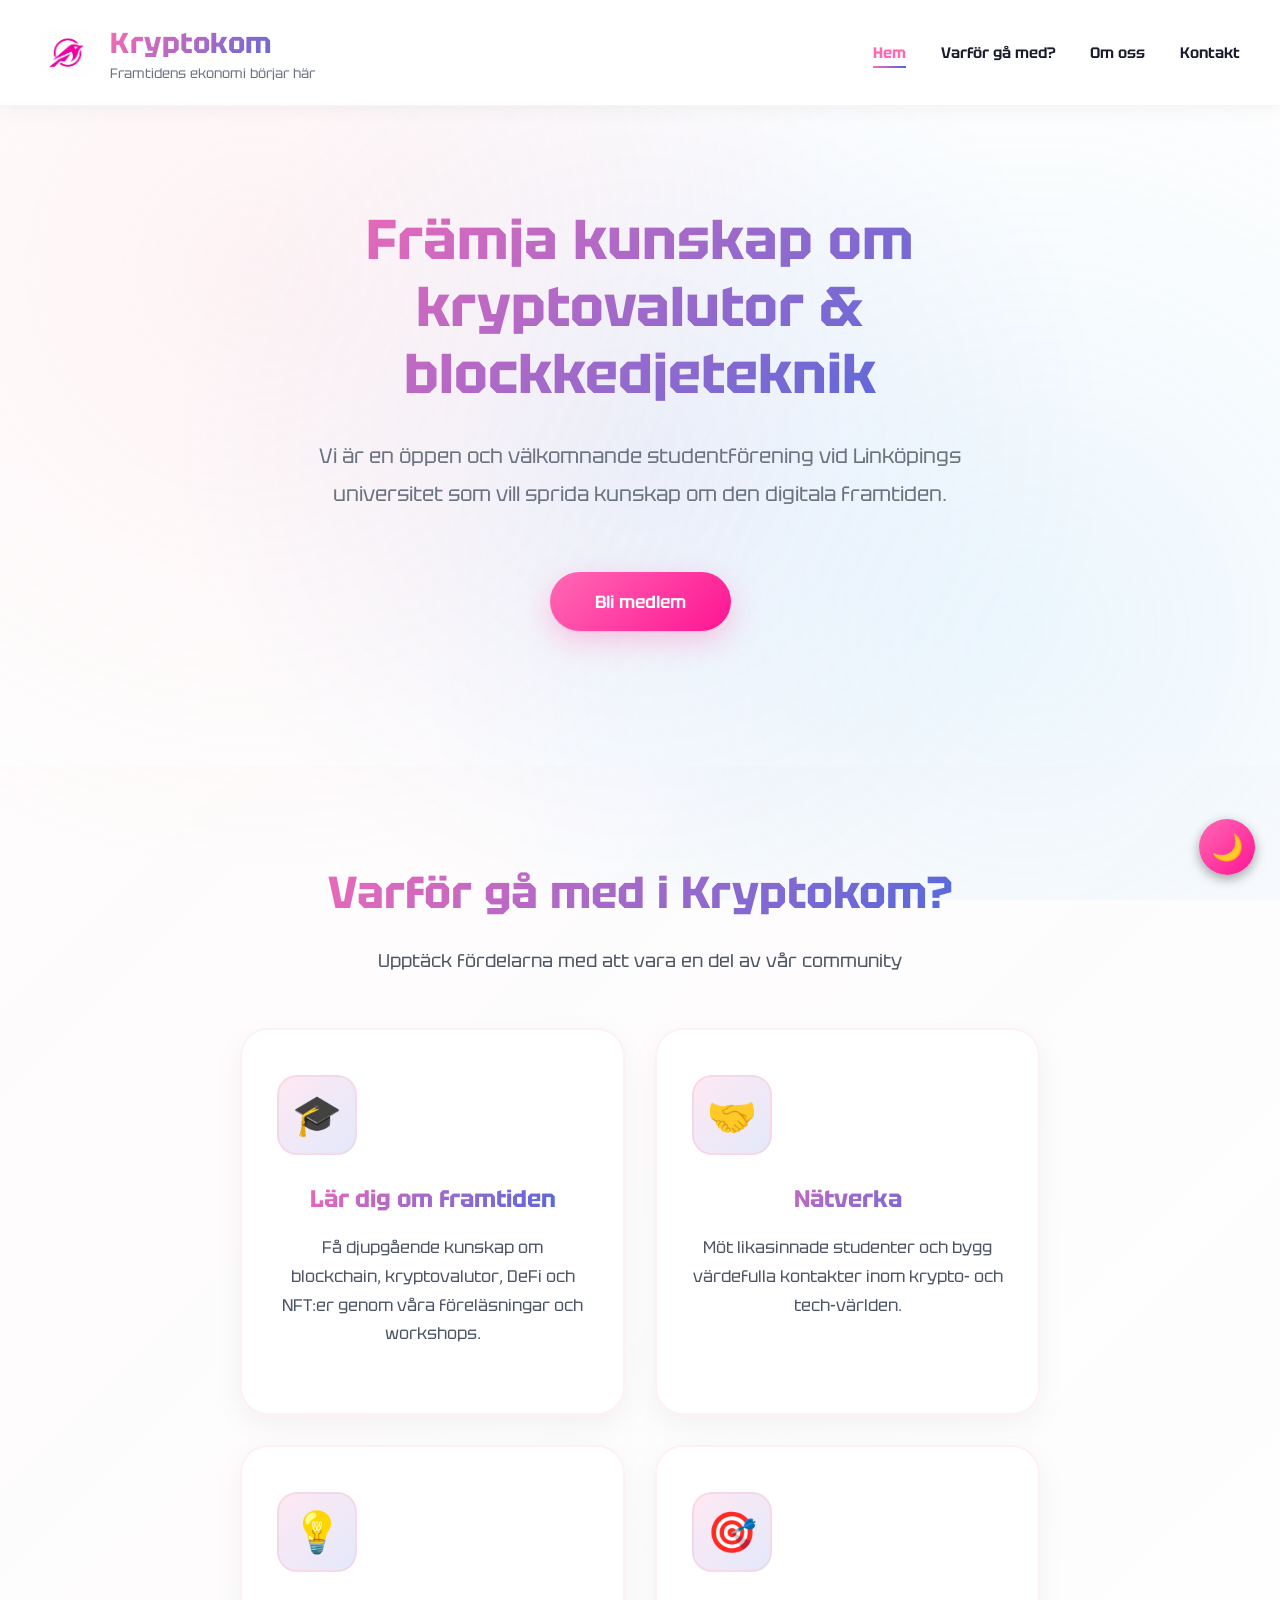
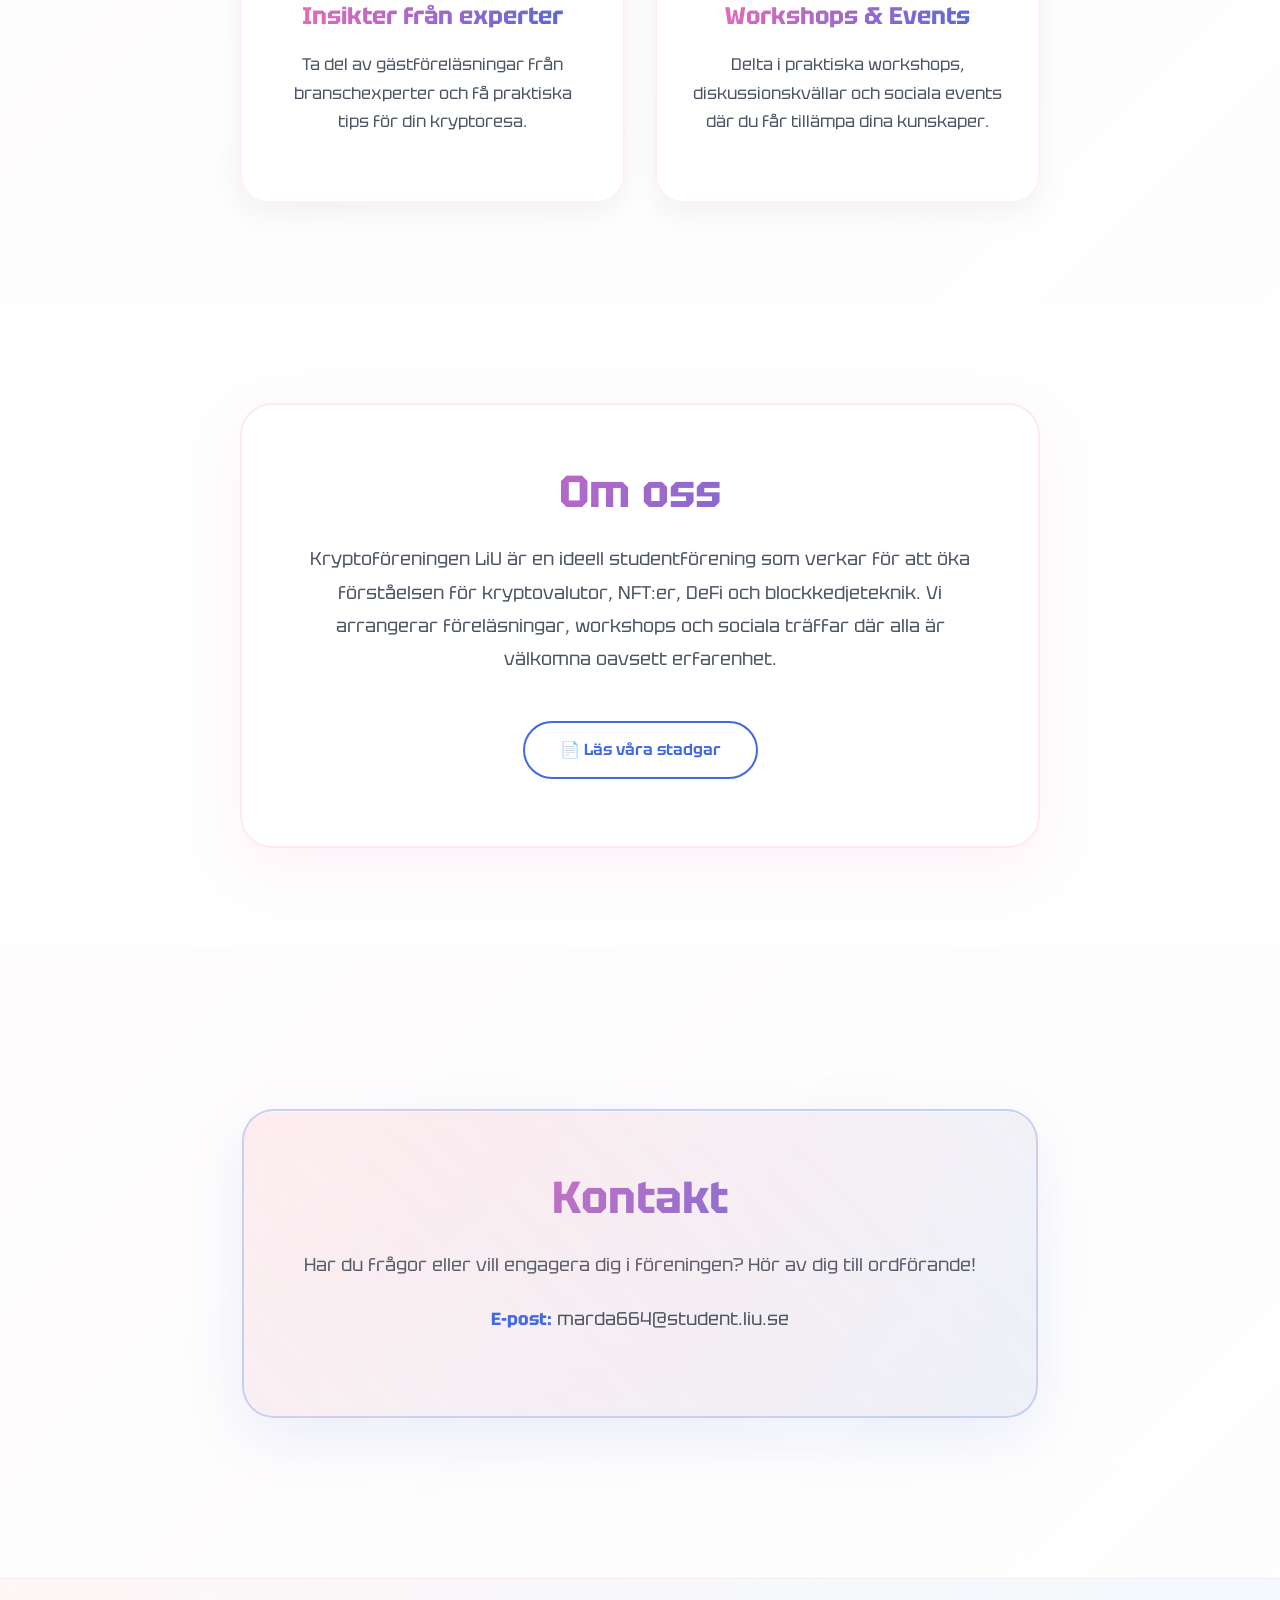
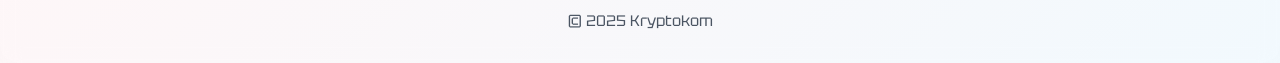
==== index.html @ 04659744 "ändrat text" ====
<!DOCTYPE html>
<html lang="sv">
<head>
    <meta charset="UTF-8">
    <meta name="viewport" content="width=device-width, initial-scale=1.0">
    <title>Kryptokom - Framtidens ekonomi börjar här</title>
    <link rel="icon" type="image/png" href="images/favicon.png">
    <link rel="stylesheet" href="style.css">
    <link rel="preconnect" href="https://fonts.googleapis.com">
    <link rel="preconnect" href="https://fonts.gstatic.com" crossorigin>
    <link href="https://fonts.googleapis.com/css2?family=Tektur:wght@400..900&display=swap" rel="stylesheet">
</head>
<body>
    <div id="scroll-progress"></div>

    <header class="site-header">
        <div class="logo-container">
            <img src="images/logotype.png" alt="Kryptokom logotyp" class="logo">
            <div class="logo-text">
                <h1>Kryptokom</h1>
                <p>Framtidens ekonomi börjar här</p>
            </div>
        </div>
        <nav id="nav-menu">
            <ul>
                <li><a href="#home">Hem</a></li>
                <li><a href="#features">Varför gå med?</a></li>
                <li><a href="#about">Om oss</a></li>
                <li><a href="#contact">Kontakt</a></li>
            </ul>
        </nav>
        <div id="menu-toggle" class="menu-icon">☰</div>
    </header>

    <section id="home" class="section">
        <div class="content">
            <h2>Främja kunskap om kryptovalutor & blockkedjeteknik</h2>
            <p>Vi är en öppen och välkomnande studentförening vid Linköpings universitet som vill sprida kunskap om den digitala framtiden.</p>
            <a href="https://forms.gle/2U91qRzJwNPku2dQ6" target="_blank">
                <button id="joinBtn">Bli medlem</button>
            </a>
            <p id="joinMsg"></p>
        </div>
    </section>

    <section id="features" class="section features-section">
        <div class="content">
            <h2>Varför gå med i Kryptokom?</h2>
            <p class="section-subtitle">Upptäck fördelarna med att vara en del av vår community</p>
            
            <div class="feature-cards">
                <div class="feature-card">
                    <div class="feature-icon">🎓</div>
                    <h3>Lär dig om framtiden</h3>
                    <p>Få djupgående kunskap om blockchain, kryptovalutor, DeFi och NFT:er genom våra föreläsningar och workshops.</p>
                </div>

                <div class="feature-card">
                    <div class="feature-icon">🤝</div>
                    <h3>Nätverka</h3>
                    <p>Möt likasinnade studenter och bygg värdefulla kontakter inom krypto- och tech-världen.</p>
                </div>

                <div class="feature-card">
                    <div class="feature-icon">💡</div>
                    <h3>Insikter från experter</h3>
                    <p>Ta del av gästföreläsningar från branschexperter och få praktiska tips för din kryptoresa.</p>
                </div>

                <div class="feature-card">
                    <div class="feature-icon">🎯</div>
                    <h3>Workshops & Events</h3>
                    <p>Delta i praktiska workshops, diskussionskvällar och sociala events där du får tillämpa dina kunskaper.</p>
                </div>
            </div>
        </div>
    </section>

    <section id="about" class="section">
        <div class="content">
            <h2>Om oss</h2>
            <p>Kryptoföreningen LiU är en ideell studentförening som verkar för att öka förståelsen för kryptovalutor, NFT:er, DeFi och blockkedjeteknik. 
            Vi arrangerar föreläsningar, workshops och sociala träffar där alla är välkomna oavsett erfarenhet.</p>
            <a href="documents/stadgar.pdf" target="_blank" class="secondary-button">
                📄 Läs våra stadgar
            </a>
        </div>
    </section>

    <section id="contact" class="section">
        <div class="content">
            <h2>Kontakt</h2>
            <p>Har du frågor eller vill engagera dig i föreningen? Hör av dig till ordförande!</p>
            <p><strong>E-post:</strong> marda664@student.liu.se</p>
        </div>
    </section>

    <footer>
        <p>© 2025 Kryptokom</p>
    </footer>

    <script src="script.js"></script>
</body>
</html>
---- style.css ----
/* ==========================
  GRUNDSTIL
========================== */
* {
margin: 0;
padding: 0;
box-sizing: border-box;
}

/* Scroll Progress Bar */
#scroll-progress {
position: fixed;
top: 0;
left: 0;
height: 3px;
background: linear-gradient(90deg, #FF69B4, #4169E1);
width: 0%;
z-index: 9999;
transition: width 0.1s ease;
box-shadow: 0 2px 10px rgba(255, 105, 180, 0.5);
}

body {
margin: 0;
font-family: 'Tektur', sans-serif;
background-color: #fefefe;
color: #1a1a2e;
line-height: 1.6;
}

/* Animated background gradients */
body::before {
content: '';
position: fixed;
top: 0;
left: 0;
width: 100%;
height: 100%;
background: 
radial-gradient(circle at 20% 30%, rgba(255, 182, 193, 0.15) 0%, transparent 50%),
radial-gradient(circle at 80% 70%, rgba(135, 206, 250, 0.15) 0%, transparent 50%),
radial-gradient(circle at 50% 50%, rgba(65, 105, 225, 0.08) 0%, transparent 60%);
z-index: -1;
animation: gradientShift 15s ease infinite;
}

@keyframes gradientShift {
0%, 100% { opacity: 1; }
50% { opacity: 0.8; }
}

/* ==========================
  HEADER & NAVIGATION
========================== */
header {
background: rgba(255, 255, 255, 0.95);
backdrop-filter: blur(20px);
color: #1a1a2e;
display: flex;
justify-content: space-between;
align-items: center;
padding: 20px 40px;
position: sticky;
top: 0;
z-index: 1000;
box-shadow: 0 2px 20px rgba(0, 0, 0, 0.05);
flex-wrap: wrap;
border-bottom: 1px solid rgba(255, 182, 193, 0.2);
transition: all 0.3s ease;
}

header:hover {
box-shadow: 0 4px 30px rgba(255, 182, 193, 0.15);
}

/* --- Logotyp och text --- */
.logo-container {
display: flex;
align-items: center;
gap: 15px;
}

.logo {
width: 55px;
height: auto;
border-radius: 12px;
transition: transform 0.3s ease;
}

.logo:hover {
transform: scale(1.05);
}

.logo-text h1 {
margin: 0;
font-size: 1.8rem;
letter-spacing: 0.5px;
background: linear-gradient(135deg, #FF69B4, #4169E1);
-webkit-background-clip: text;
-webkit-text-fill-color: transparent;
background-clip: text;
font-weight: 700;
}

.logo-text p {
margin: 0;
margin-top: -3px;
font-size: 0.85rem;
color: #6b7280;
font-weight: 400;
}

/* Navigation list */
nav ul {
list-style: none;
display: flex;
gap: 35px;
margin: 0;
padding: 0;
}

nav a {
color: #1a1a2e;
text-decoration: none;
font-weight: 600;
font-size: 0.95rem;
transition: all 0.3s ease;
position: relative;
padding: 5px 0;
}

nav a::after {
content: '';
position: absolute;
bottom: 0;
left: 0;
width: 0;
height: 2px;
background: linear-gradient(90deg, #FF69B4, #4169E1);
transition: width 0.3s ease;
}

nav a:hover {
color: #FF69B4;
}

nav a:hover::after {
width: 100%;
}

/* Focus states för tillgänglighet */
nav a:focus {
outline: 2px solid #FF69B4;
outline-offset: 4px;
border-radius: 4px;
}

nav a:focus:not(:focus-visible) {
outline: none;
}

nav a:focus-visible {
outline: 2px solid #FF69B4;
outline-offset: 4px;
border-radius: 4px;
}

nav a.active {
color: #FF69B4;
font-weight: 700;
}

nav a.active::after {
width: 100%;
}

/* Hamburgermeny */
.menu-icon {
display: none;
font-size: 28px;
cursor: pointer;
user-select: none;
color: #1a1a2e;
transition: color 0.3s ease;
}

.menu-icon:hover {
color: #FF69B4;
}

/* ==========================
  SEKTIONER
========================== */
.section {
padding: 100px 30px;
text-align: center;
min-height: 70vh;
display: flex;
align-items: center;
justify-content: center;
position: relative;
}

.section:nth-child(even) {
background: linear-gradient(135deg, rgba(255, 182, 193, 0.03) 0%, rgba(255, 255, 255, 0.05) 100%);
}

.content {
max-width: 800px;
margin: 0 auto;
animation: fadeInUp 0.8s ease;
}

@keyframes fadeInUp {
from {
opacity: 0;
transform: translateY(30px);
}
to {
opacity: 1;
transform: translateY(0);
}
}

/* Scroll animations */
.fade-in-element {
opacity: 0;
transform: translateY(40px);
transition: opacity 0.8s ease, transform 0.8s ease;
}

.fade-in-element.fade-in-visible {
opacity: 1;
transform: translateY(0);
}

/* Stagger animation för feature cards */
.feature-card.fade-in-element {
transition-delay: calc(var(--card-index, 0) * 0.1s);
}

.feature-card:nth-child(1) { --card-index: 0; }
.feature-card:nth-child(2) { --card-index: 1; }
.feature-card:nth-child(3) { --card-index: 2; }
.feature-card:nth-child(4) { --card-index: 3; }

h2 {
background: linear-gradient(135deg, #FF69B4 0%, #4169E1 100%);
-webkit-background-clip: text;
-webkit-text-fill-color: transparent;
background-clip: text;
margin-bottom: 25px;
font-size: 2.8rem;
font-weight: 700;
line-height: 1.2;
}

.section p {
color: #4b5563;
font-size: 1.15rem;
line-height: 1.8;
margin-bottom: 20px;
}

#home h2 {
font-size: 3.5rem;
margin-bottom: 30px;
}

#home p {
font-size: 1.3rem;
color: #6b7280;
max-width: 700px;
margin: 0 auto 35px;
}

/* ==========================
  KNAPP
========================== */
button {
background: linear-gradient(135deg, #FF69B4, #FF1493);
color: white;
border: none;
padding: 18px 45px;
font-size: 1.1rem;
border-radius: 50px;
cursor: pointer;
font-weight: 600;
transition: all 0.3s cubic-bezier(0.4, 0, 0.2, 1);
margin-top: 25px;
box-shadow: 
0 10px 30px rgba(255, 105, 180, 0.35),
0 1px 2px rgba(0, 0, 0, 0.1);
font-family: 'Tektur', sans-serif;
position: relative;
overflow: hidden;
}

button::before {
content: '';
position: absolute;
top: 50%;
left: 50%;
width: 0;
height: 0;
border-radius: 50%;
background: rgba(255, 255, 255, 0.3);
transform: translate(-50%, -50%);
transition: width 0.6s, height 0.6s;
}

button:hover::before {
width: 300px;
height: 300px;
}

button:hover {
background: linear-gradient(135deg, #FF1493, #FF69B4);
transform: translateY(-4px);
box-shadow: 
0 20px 40px rgba(255, 105, 180, 0.45),
0 2px 4px rgba(0, 0, 0, 0.1);
}

button:active {
transform: translateY(-2px);
}

/* Focus state för knapp */
button:focus {
outline: 3px solid #FF69B4;
outline-offset: 4px;
}

button:focus:not(:focus-visible) {
outline: none;
}

button:focus-visible {
outline: 3px solid #FF69B4;
outline-offset: 4px;
}

/* Sekundär knapp (för stadgar etc) */
.secondary-button {
display: inline-block;
padding: 14px 35px;
background: transparent;
color: #4169E1;
border: 2px solid #4169E1;
border-radius: 50px;
font-weight: 600;
font-size: 1rem;
text-decoration: none;
transition: all 0.3s cubic-bezier(0.4, 0, 0.2, 1);
margin-top: 25px;
font-family: 'Tektur', sans-serif;
position: relative;
overflow: hidden;
}

.secondary-button::before {
content: '';
position: absolute;
top: 0;
left: 0;
width: 0;
height: 100%;
background: linear-gradient(135deg, rgba(255, 105, 180, 0.1), rgba(65, 105, 225, 0.1));
transition: width 0.4s ease;
z-index: -1;
}

.secondary-button:hover::before {
width: 100%;
}

.secondary-button:hover {
border-color: #FF69B4;
color: #FF69B4;
transform: translateY(-2px);
box-shadow: 0 10px 25px rgba(65, 105, 225, 0.2);
}

.secondary-button:active {
transform: translateY(0);
}

.secondary-button:focus {
outline: 2px solid #4169E1;
outline-offset: 4px;
}

.secondary-button:focus:not(:focus-visible) {
outline: none;
}

.secondary-button:focus-visible {
outline: 2px solid #4169E1;
outline-offset: 4px;
}

a {
text-decoration: none;
}

#joinMsg {
margin-top: 20px;
font-size: 1.1rem;
font-weight: 600;
animation: fadeIn 0.5s ease;
background: linear-gradient(135deg, #FF69B4, #4169E1);
-webkit-background-clip: text;
-webkit-text-fill-color: transparent;
background-clip: text;
}

@keyframes fadeIn {
from { 
opacity: 0;
transform: translateY(-10px);
}
to { 
opacity: 1;
transform: translateY(0);
}
}

/* ==========================
  FEATURE CARDS SECTION
========================== */
.features-section {
background: linear-gradient(135deg, rgba(255, 182, 193, 0.05) 0%, rgba(135, 206, 250, 0.05) 100%);
}

.section-subtitle {
color: #6b7280;
font-size: 1.15rem;
margin-bottom: 50px;
font-weight: 400;
}

.feature-cards {
display: grid;
grid-template-columns: repeat(auto-fit, minmax(280px, 1fr));
gap: 30px;
margin-top: 50px;
max-width: 1100px;
margin-left: auto;
margin-right: auto;
}

.feature-card {
background: rgba(255, 255, 255, 0.8);
backdrop-filter: blur(20px);
padding: 45px 35px;
border-radius: 28px;
border: 2px solid rgba(255, 182, 193, 0.2);
transition: all 0.4s cubic-bezier(0.4, 0, 0.2, 1);
cursor: pointer;
position: relative;
overflow: hidden;
box-shadow: 
0 10px 30px rgba(0, 0, 0, 0.05),
inset 0 1px 0 rgba(255, 255, 255, 0.9);
}

.feature-card::before {
content: '';
position: absolute;
top: 0;
left: 0;
right: 0;
height: 4px;
background: linear-gradient(90deg, #FF69B4, #4169E1);
transform: scaleX(0);
transition: transform 0.4s ease;
}

.feature-card:hover::before {
transform: scaleX(1);
}

.feature-card:hover {
transform: translateY(-10px);
border-color: rgba(255, 105, 180, 0.4);
box-shadow: 
0 20px 50px rgba(255, 105, 180, 0.15),
inset 0 1px 0 rgba(255, 255, 255, 0.9);
}

.feature-icon {
width: 80px;
height: 80px;
background: linear-gradient(135deg, rgba(255, 105, 180, 0.15), rgba(65, 105, 225, 0.15));
border-radius: 20px;
display: flex;
align-items: center;
justify-content: center;
font-size: 2.5rem;
margin-bottom: 25px;
transition: all 0.4s ease;
border: 2px solid rgba(255, 182, 193, 0.3);
}

.feature-card:hover .feature-icon {
transform: scale(1.1) rotate(5deg);
background: linear-gradient(135deg, rgba(255, 105, 180, 0.25), rgba(65, 105, 225, 0.25));
border-color: rgba(255, 105, 180, 0.5);
}

.feature-card h3 {
font-size: 1.5rem;
margin-bottom: 15px;
color: #1a1a2e;
font-weight: 700;
background: linear-gradient(135deg, #FF69B4, #4169E1);
-webkit-background-clip: text;
-webkit-text-fill-color: transparent;
background-clip: text;
}

.feature-card p {
color: #4b5563;
line-height: 1.7;
font-size: 1.05rem;
}

/* ==========================
  ABOUT & CONTACT SECTIONS
========================== */
#about .content {
background: rgba(255, 255, 255, 0.8);
backdrop-filter: blur(20px);
padding: 60px;
border-radius: 32px;
border: 2px solid rgba(255, 182, 193, 0.3);
box-shadow: 
0 20px 60px rgba(255, 105, 180, 0.08),
inset 0 1px 0 rgba(255, 255, 255, 0.9);
transition: all 0.4s ease;
}

#about .content:hover {
transform: translateY(-5px);
box-shadow: 
0 30px 80px rgba(255, 105, 180, 0.12),
inset 0 1px 0 rgba(255, 255, 255, 0.9);
border-color: rgba(255, 105, 180, 0.4);
}

#contact .content {
background: linear-gradient(135deg, rgba(255, 182, 193, 0.15) 0%, rgba(135, 206, 250, 0.15) 100%);
backdrop-filter: blur(20px);
padding: 60px;
border-radius: 32px;
border: 2px solid rgba(65, 105, 225, 0.25);
box-shadow: 
0 20px 60px rgba(65, 105, 225, 0.1),
inset 0 1px 0 rgba(255, 255, 255, 0.6);
transition: all 0.4s ease;
position: relative;
overflow: hidden;
}

#contact .content::before {
content: '';
position: absolute;
top: -50%;
left: -50%;
width: 200%;
height: 200%;
background: linear-gradient(45deg, transparent, rgba(255, 182, 193, 0.1), transparent);
animation: shimmer 3s infinite;
}

@keyframes shimmer {
0% { transform: translateX(-100%) translateY(-100%) rotate(45deg); }
100% { transform: translateX(100%) translateY(100%) rotate(45deg); }
}

#contact .content:hover {
transform: translateY(-5px);
box-shadow: 
0 30px 80px rgba(65, 105, 225, 0.15),
inset 0 1px 0 rgba(255, 255, 255, 0.6);
border-color: rgba(65, 105, 225, 0.4);
}

/* Focus states för kort */
.feature-card:focus {
outline: 2px solid #FF69B4;
outline-offset: 4px;
}

.feature-card:focus:not(:focus-visible) {
outline: none;
}

#contact strong {
color: #4169E1;
font-size: 1.1rem;
}

#contact p:last-of-type {
position: relative;
z-index: 1;
}

/* ==========================
  FOOTER
========================== */
footer {
background: linear-gradient(135deg, rgba(255, 182, 193, 0.1) 0%, rgba(135, 206, 250, 0.1) 100%);
color: #4b5563;
text-align: center;
padding: 30px 20px;
font-size: 0.95rem;
border-top: 1px solid rgba(255, 182, 193, 0.2);
backdrop-filter: blur(10px);
}

/* ==========================
  RESPONSIV DESIGN
========================== */
@media (max-width: 768px) {
header {
padding: 15px 20px;
}

.logo-container {
width: auto;
justify-content: flex-start;
flex: 1;
}

.logo {
width: 45px;
}

.logo-text h1 {
font-size: 1.3rem;
}

.logo-text p {
font-size: 0.75rem;
}

nav ul {
display: none;
flex-direction: column;
position: absolute;
top: 75px;
left: 0;
right: 0;
background: rgba(255, 255, 255, 0.98);
backdrop-filter: blur(20px);
width: 100%;
text-align: center;
padding: 20px 0;
border-top: 1px solid rgba(255, 182, 193, 0.3);
box-shadow: 0 10px 30px rgba(0, 0, 0, 0.1);
gap: 0;
}

nav ul.show {
display: flex;
}

.menu-icon {
display: block;
position: relative;
right: 0;
}

nav a {
display: block;
padding: 15px 20px;
}

nav a::after {
display: none;
}

/* Hero section mobil - CENTRERAD */
#home {
padding: 100px 25px 60px;
}

#home .content {
text-align: center;
max-width: 100%;
padding: 0 10px;
}

h2 {
font-size: 1.8rem;
text-align: center;
padding: 0 10px;
}

#home h2 {
font-size: 2rem;
line-height: 1.3;
}

#home p {
font-size: 1.05rem;
text-align: center;
padding: 0 5px;
}

.section {
padding: 60px 15px;
min-height: auto;
}

.section .content {
max-width: 100%;
padding: 0 10px;
}

.section p {
text-align: center;
padding: 0 5px;
}

/* FEATURE CARDS - BÄTTRE CENTRERING */
.features-section {
padding: 60px 0;
}

.features-section .content {
padding: 0;
}

.section-subtitle {
padding: 0 25px;
text-align: center;
}

.feature-cards {
display: flex;
overflow-x: auto;
scroll-snap-type: x mandatory;
gap: 15px;
padding: 20px 0;
margin: 30px 0;
padding-left: max(20px, calc((100vw - 280px) / 2));
padding-right: max(20px, calc((100vw - 280px) / 2));
-webkit-overflow-scrolling: touch;
scrollbar-width: none;
}

.feature-cards::-webkit-scrollbar {
display: none;
}

.feature-card {
flex: 0 0 280px;
width: 280px;
scroll-snap-align: center;
margin: 0;
padding: 30px 25px;
}

/* Scroll indicator dots - CENTRERAD */
.features-section::after {
content: '';
display: block;
width: 100%;
height: 8px;
background: linear-gradient(90deg, 
rgba(255, 105, 180, 0.3) 0%, 
rgba(255, 105, 180, 0.3) 25%, 
rgba(65, 105, 225, 0.3) 25%, 
rgba(65, 105, 225, 0.3) 50%,
rgba(255, 105, 180, 0.3) 50%,
rgba(255, 105, 180, 0.3) 75%,
rgba(65, 105, 225, 0.3) 75%);
border-radius: 10px;
margin: 20px auto 0;
max-width: 120px;
}

#about .content,
#contact .content {
padding: 40px 25px;
text-align: center;
margin: 0 10px;
}

#about .content p,
#contact .content p {
text-align: center;
}

button {
padding: 16px 40px;
font-size: 1.05rem;
width: auto;
min-width: 250px;
max-width: 90%;
margin: 20px auto;
display: block;
}

.secondary-button {
padding: 14px 35px;
font-size: 1rem;
width: auto;
min-width: 220px;
max-width: 90%;
margin: 25px auto 0;
display: block;
text-align: center;
}

.feature-icon {
width: 60px;
height: 60px;
font-size: 2rem;
margin-left: auto;
margin-right: auto;
margin-bottom: 20px;
}

.feature-card h3 {
font-size: 1.25rem;
text-align: center;
margin-bottom: 12px;
}

.feature-card p {
font-size: 0.95rem;
text-align: center;
line-height: 1.6;
}

/* NEWS SECTION - MOBILE */
.news-section {
padding: 60px 0;
}

.news-section .content {
padding: 0;
}

.news-cards {
display: flex;
overflow-x: auto;
scroll-snap-type: x mandatory;
gap: 15px;
padding: 20px 0;
margin: 30px 0;
padding-left: max(20px, calc((100vw - 300px) / 2));
padding-right: max(20px, calc((100vw - 300px) / 2));
-webkit-overflow-scrolling: touch;
scrollbar-width: none;
}

.news-cards::-webkit-scrollbar {
display: none;
}

.news-card {
flex: 0 0 300px;
width: 300px;
scroll-snap-align: center;
margin: 0;
}

.news-loading {
flex: 0 0 300px;
width: 300px;
}

.news-attribution {
padding: 0 25px;
}

/* Footer centrerad */
footer {
text-align: center;
padding: 25px 20px;
}
}

/* Extra small devices - iPhone SE, etc */
@media (max-width: 380px) {
.logo-text h1 {
font-size: 1.1rem;
}

.logo-text p {
font-size: 0.7rem;
}

.logo {
width: 40px;
}

#home h2 {
font-size: 1.75rem;
}

#home p {
font-size: 1rem;
}

.feature-card {
flex: 0 0 260px;
width: 260px;
padding: 25px 20px;
}

.feature-cards {
padding-left: max(15px, calc((100vw - 260px) / 2));
padding-right: max(15px, calc((100vw - 260px) / 2));
gap: 12px;
}

.feature-icon {
width: 55px;
height: 55px;
font-size: 1.8rem;
}

.feature-card h3 {
font-size: 1.15rem;
}

.feature-card p {
font-size: 0.9rem;
}

.news-card {
flex: 0 0 280px;
width: 280px;
padding: 25px 20px;
}

.news-cards {
padding-left: max(15px, calc((100vw - 280px) / 2));
padding-right: max(15px, calc((100vw - 280px) / 2));
}

.news-loading {
flex: 0 0 280px;
width: 280px;
}

button {
min-width: 220px;
padding: 14px 30px;
}

.secondary-button {
min-width: 200px;
padding: 12px 28px;
font-size: 0.95rem;
}
}

/* iPhone 14 Pro Max och liknande (428px) */
@media (min-width: 390px) and (max-width: 430px) {
.feature-card {
flex: 0 0 300px;
width: 300px;
}

.feature-cards {
padding-left: max(20px, calc((100vw - 300px) / 2));
padding-right: max(20px, calc((100vw - 300px) / 2));
}
}
/* ========== 🌙 Dark Mode-knapp — Grundstil ========== */
#themeToggle {
  position: fixed;
  bottom: 25px;
  right: 25px;
  width: 56px;
  height: 56px;
  padding: 0;
  margin: 0;
  min-width: 56px;
  line-height: 1;
  background: linear-gradient(135deg, #FF69B4, #FF1493);
  color: #fff;
  font-size: 26px;
  display: flex;
  align-items: center;
  justify-content: center;
  box-sizing: border-box;
  border: none;
  border-radius: 50%;
  cursor: pointer;
  box-shadow: 0 4px 12px rgba(0, 0, 0, 0.35);
  transition: transform 0.25s ease, background 0.3s ease, box-shadow 0.3s ease;
  z-index: 1000;
}

#themeToggle::before {
  display: none;
}

/* 💫 Hover-effekt (desktop) */
#themeToggle:hover {
  transform: scale(1.15) rotate(10deg);
  background: linear-gradient(135deg, #FF1493, #FF69B4);
  box-shadow: 0 8px 20px rgba(0, 0, 0, 0.4);
}

/* 📱 Mobilanpassning (max 768px) */
@media (max-width: 768px) {
  #themeToggle {
    width: 44px !important;
    height: 44px !important;
    min-width: 44px !important;
    font-size: 20px !important;
    padding: 0 !important;
    margin: 0 !important;
    line-height: 1 !important;
    bottom: 20px;
    right: 20px;
    box-shadow: 0 3px 10px rgba(0, 0, 0, 0.3);
  }

  #themeToggle:hover {
    transform: scale(1.08);
  }

  #themeToggle::before {
    display: none !important;
  }
}

/* 📱 Extra liten mobil (max 430px) */
@media (max-width: 430px) {
  #themeToggle {
    width: 40px !important;
    height: 40px !important;
    min-width: 40px !important;
    font-size: 18px !important;
    padding: 0 !important;
    margin: 0 !important;
    bottom: 15px;
    right: 15px;
    box-shadow: 0 2px 8px rgba(0, 0, 0, 0.25);
  }

  #themeToggle:hover {
    transform: scale(1.05);
  }
}
/* 🌑 Dark Mode aktiv */
body.dark-mode {
  background-color: #121212;
  color: #f1f1f1;
}

body.dark-mode header,
body.dark-mode .section,
body.dark-mode footer,
body.dark-mode .feature-card,
body.dark-mode #about .content,
body.dark-mode #contact .content {
  background: rgba(30, 30, 30, 0.9);
  color: #f1f1f1;
  border-color: rgba(255, 105, 180, 0.3);
}

body.dark-mode a {
  color: #FF69B4;
}

body.dark-mode button,
body.dark-mode .secondary-button {
  color: #fff;
}
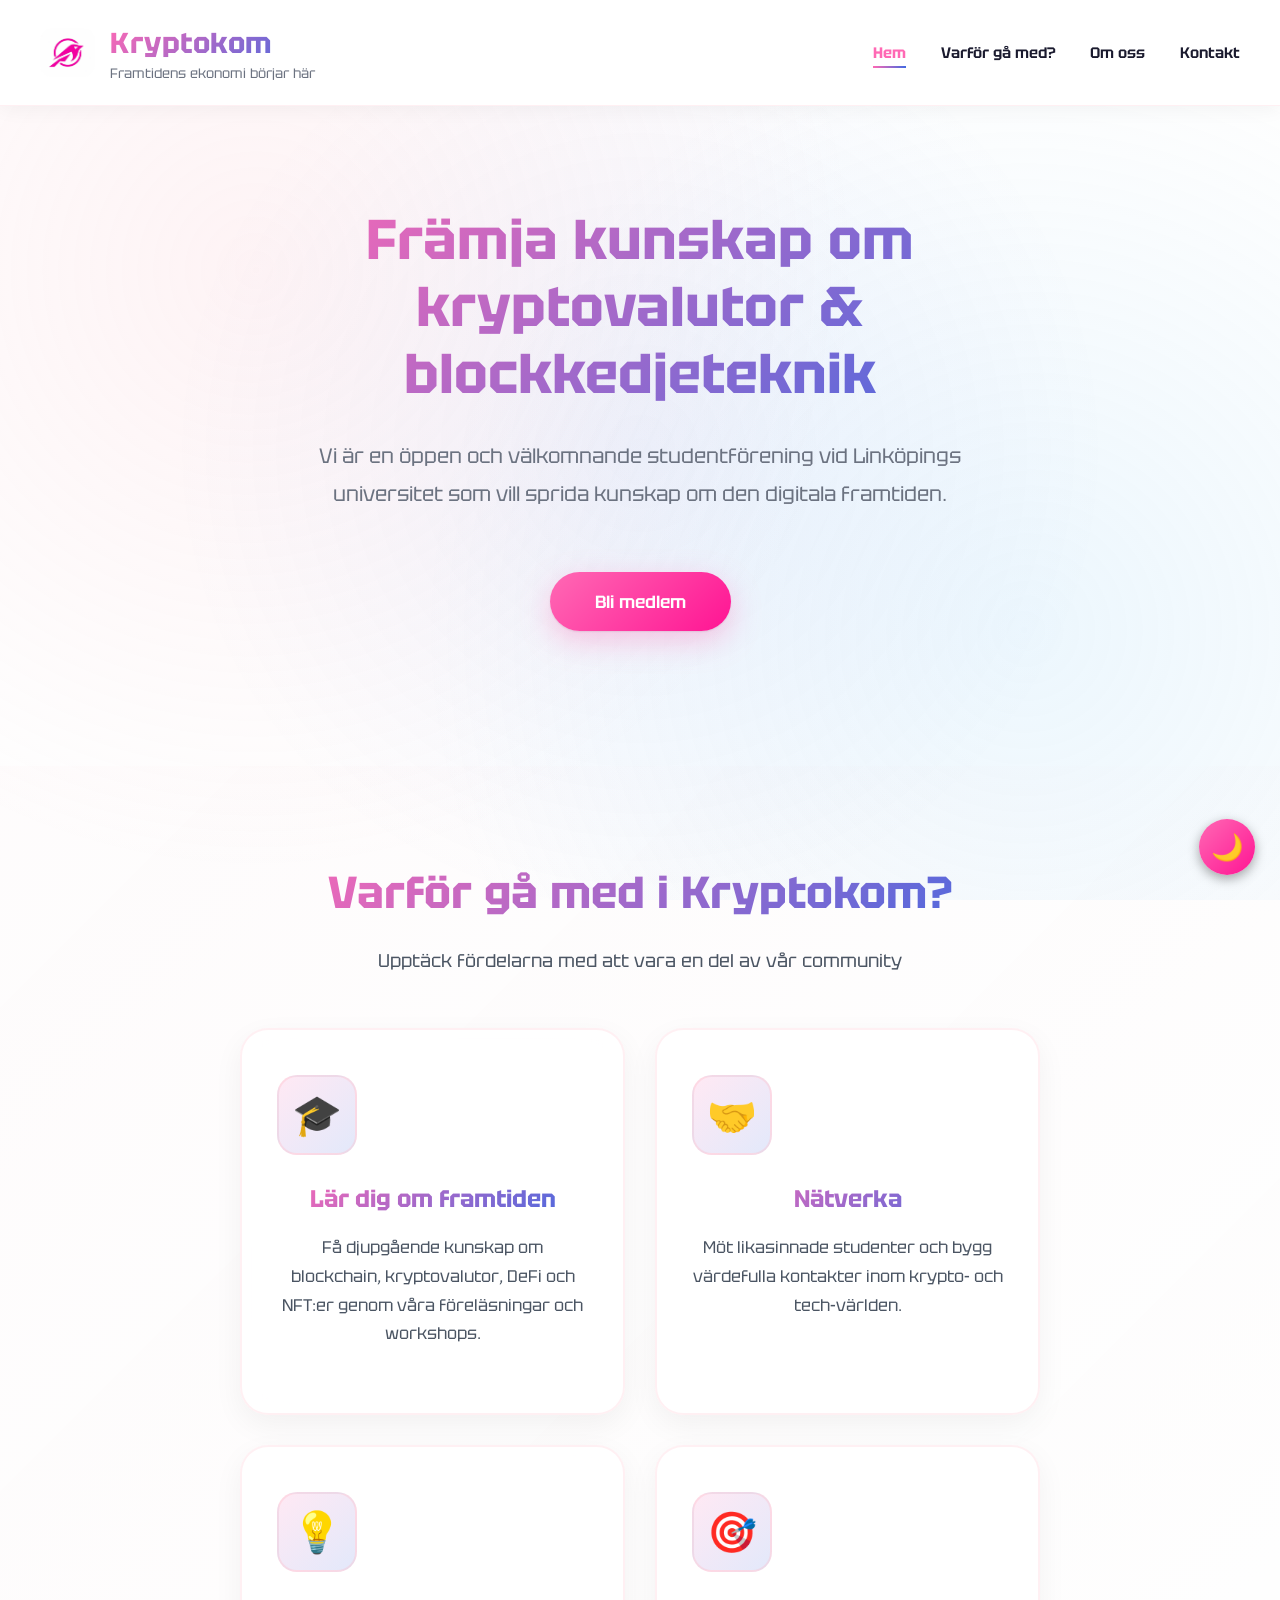
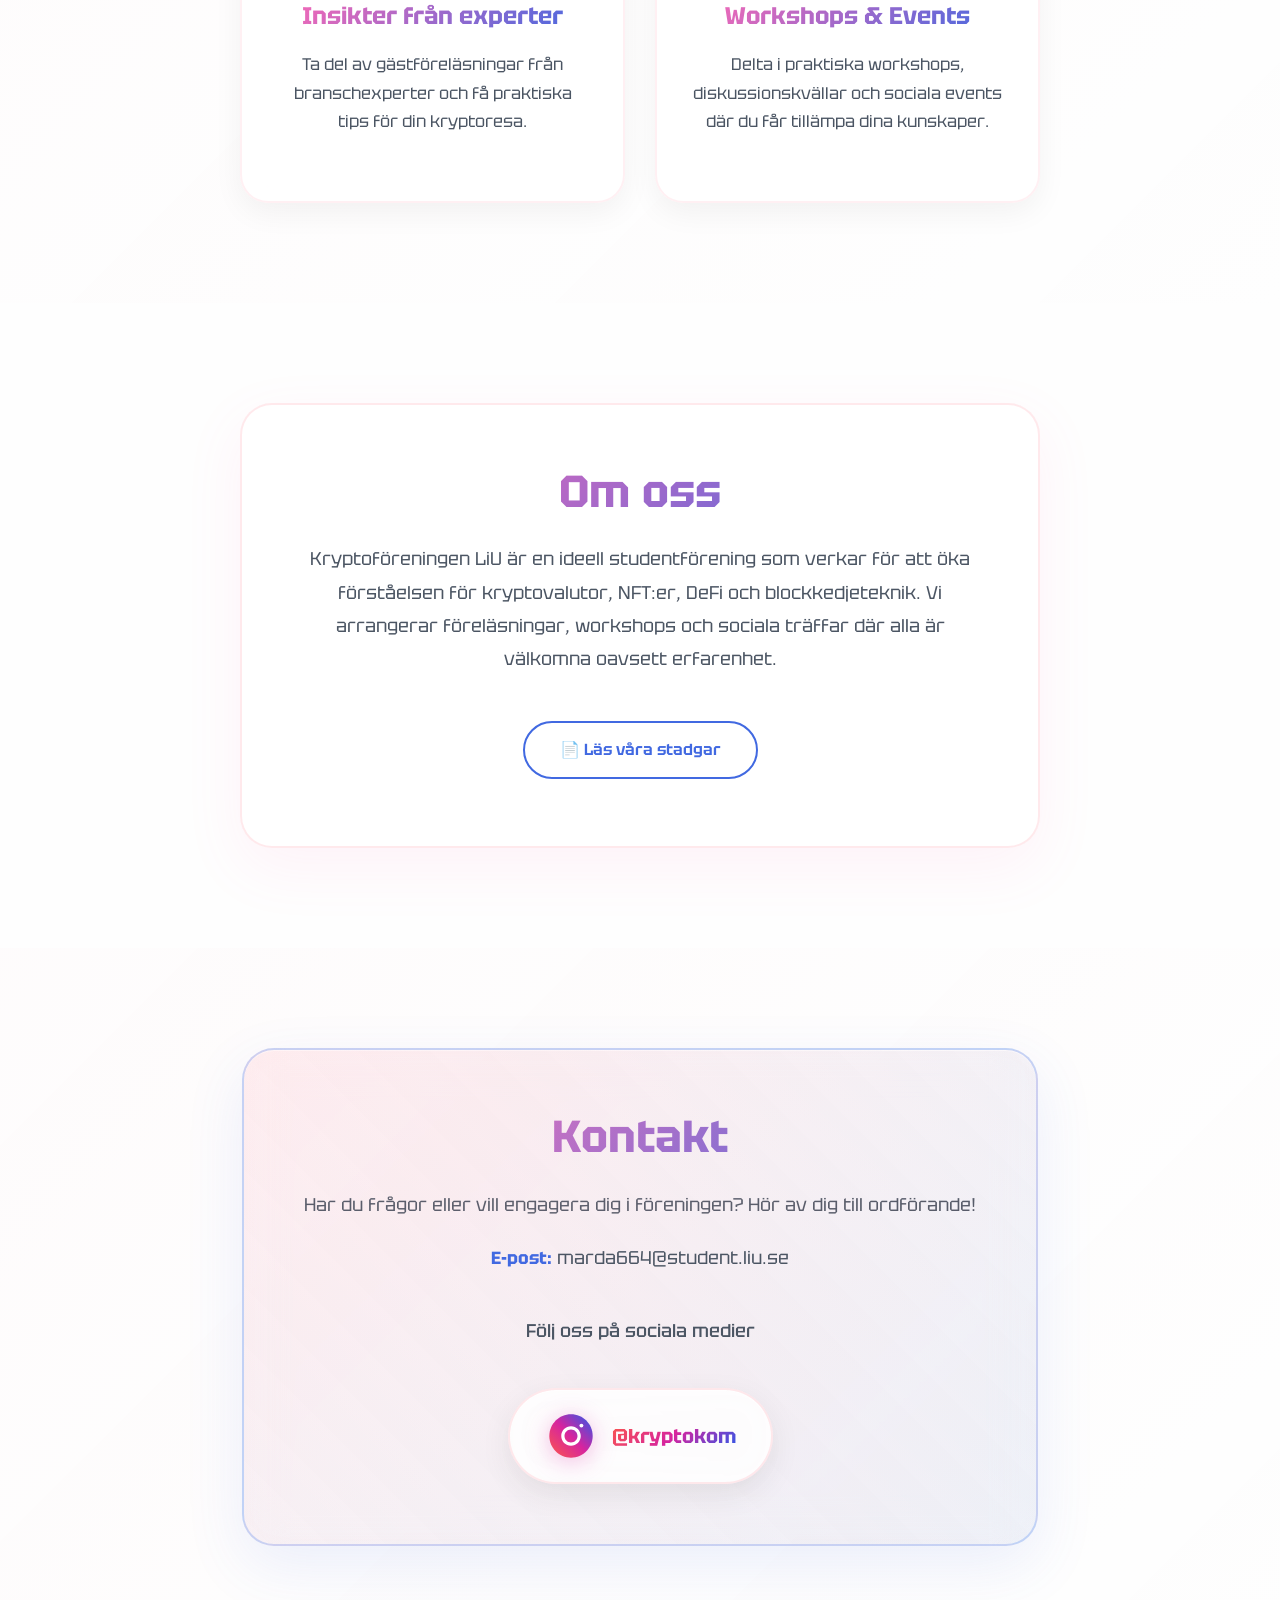
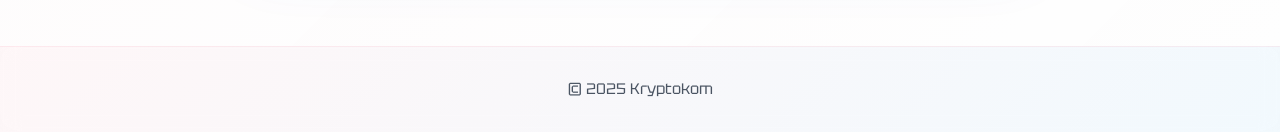
==== commit 3d92119d: "lagt till instagram" ====
--- a/index.html
+++ b/index.html
@@ -87,13 +87,37 @@
         </div>
     </section>
 
-    <section id="contact" class="section">
-        <div class="content">
-            <h2>Kontakt</h2>
-            <p>Har du frågor eller vill engagera dig i föreningen? Hör av dig till ordförande!</p>
-            <p><strong>E-post:</strong> marda664@student.liu.se</p>
+    <!-- Uppdatera din #contact sektion till detta: -->
+
+<section id="contact" class="section">
+    <div class="content">
+        <h2>Kontakt</h2>
+        <p>Har du frågor eller vill engagera dig i föreningen? Hör av dig till ordförande!</p>
+        <p><strong>E-post:</strong> marda664@student.liu.se</p>
+        
+        <!-- Instagram sektion -->
+        <div class="social-media">
+            <p class="social-text">Följ oss på sociala medier</p>
+            <a href="https://www.instagram.com/kryptokom/" target="_blank" rel="noopener noreferrer" class="instagram-link" aria-label="Följ oss på Instagram">
+                <div class="instagram-icon">
+                    <svg viewBox="0 0 24 24" fill="none" xmlns="http://www.w3.org/2000/svg">
+                        <path d="M12 2C6.477 2 2 6.477 2 12C2 17.523 6.477 22 12 22C17.523 22 22 17.523 22 12C22 6.477 17.523 2 12 2Z" fill="url(#instagram-gradient)"/>
+                        <path d="M12 7.5C9.51 7.5 7.5 9.51 7.5 12C7.5 14.49 9.51 16.5 12 16.5C14.49 16.5 16.5 14.49 16.5 12C16.5 9.51 14.49 7.5 12 7.5ZM12 15C10.343 15 9 13.657 9 12C9 10.343 10.343 9 12 9C13.657 9 15 10.343 15 12C15 13.657 13.657 15 12 15Z" fill="white"/>
+                        <circle cx="16.8" cy="7.2" r="0.9" fill="white"/>
+                        <defs>
+                            <linearGradient id="instagram-gradient" x1="2" y1="22" x2="22" y2="2" gradientUnits="userSpaceOnUse">
+                                <stop offset="0%" stop-color="#FD5949"/>
+                                <stop offset="50%" stop-color="#D6249F"/>
+                                <stop offset="100%" stop-color="#285AEB"/>
+                            </linearGradient>
+                        </defs>
+                    </svg>
+                </div>
+                <span class="instagram-text">@kryptokom</span>
+            </a>
         </div>
-    </section>
+    </div>
+</section>
 
     <footer>
         <p>© 2025 Kryptokom</p>
--- a/style.css
+++ b/style.css
@@ -973,6 +973,185 @@
 padding-left: max(20px, calc((100vw - 300px) / 2));
 padding-right: max(20px, calc((100vw - 300px) / 2));
 }
+}
+/* ========== 🌙 Dark Mode-knapp — Grundstil ========== */
+#themeToggle {
+  position: fixed;
+  bottom: 25px;
+  right: 25px;
+}
+/* ==========================
+  SOCIAL MEDIA / INSTAGRAM
+========================== */
+.social-media {
+    margin-top: 40px;
+    display: flex;
+    flex-direction: column;
+    align-items: center;
+    gap: 20px;
+    position: relative;
+    z-index: 1;
+}
+
+.social-text {
+    font-size: 1.1rem;
+    color: #6b7280;
+    font-weight: 500;
+    margin-bottom: 5px;
+}
+
+.instagram-link {
+    display: flex;
+    align-items: center;
+    gap: 15px;
+    text-decoration: none;
+    padding: 20px 35px;
+    background: rgba(255, 255, 255, 0.9);
+    backdrop-filter: blur(20px);
+    border-radius: 60px;
+    border: 2px solid rgba(255, 182, 193, 0.3);
+    transition: all 0.4s cubic-bezier(0.4, 0, 0.2, 1);
+    box-shadow: 
+        0 10px 30px rgba(0, 0, 0, 0.08),
+        inset 0 1px 0 rgba(255, 255, 255, 0.9);
+    position: relative;
+    overflow: hidden;
+}
+
+.instagram-link::before {
+    content: '';
+    position: absolute;
+    top: 0;
+    left: -100%;
+    width: 100%;
+    height: 100%;
+    background: linear-gradient(90deg, 
+        transparent, 
+        rgba(253, 89, 73, 0.1), 
+        rgba(214, 36, 159, 0.1),
+        rgba(40, 90, 235, 0.1),
+        transparent
+    );
+    transition: left 0.6s ease;
+}
+
+.instagram-link:hover::before {
+    left: 100%;
+}
+
+.instagram-link:hover {
+    transform: translateY(-5px);
+    border-color: rgba(214, 36, 159, 0.5);
+    box-shadow: 
+        0 20px 50px rgba(214, 36, 159, 0.25),
+        inset 0 1px 0 rgba(255, 255, 255, 0.9);
+}
+
+.instagram-icon {
+    width: 52px;
+    height: 52px;
+    display: flex;
+    align-items: center;
+    justify-content: center;
+    transition: all 0.4s cubic-bezier(0.4, 0, 0.2, 1);
+    filter: drop-shadow(0 4px 12px rgba(214, 36, 159, 0.3));
+}
+
+.instagram-link:hover .instagram-icon {
+    transform: scale(1.15) rotate(-8deg);
+    filter: drop-shadow(0 8px 20px rgba(214, 36, 159, 0.5));
+}
+
+.instagram-icon svg {
+    width: 100%;
+    height: 100%;
+}
+
+.instagram-text {
+    font-size: 1.25rem;
+    font-weight: 700;
+    background: linear-gradient(135deg, #FD5949 0%, #D6249F 50%, #285AEB 100%);
+    -webkit-background-clip: text;
+    -webkit-text-fill-color: transparent;
+    background-clip: text;
+    transition: all 0.3s ease;
+}
+
+.instagram-link:hover .instagram-text {
+    transform: translateX(3px);
+}
+
+/* Focus state för tillgänglighet */
+.instagram-link:focus {
+    outline: 3px solid #D6249F;
+    outline-offset: 4px;
+}
+
+.instagram-link:focus:not(:focus-visible) {
+    outline: none;
+}
+
+.instagram-link:focus-visible {
+    outline: 3px solid #D6249F;
+    outline-offset: 4px;
+}
+
+/* Dark mode support */
+body.dark-mode .instagram-link {
+    background: rgba(40, 40, 40, 0.95);
+    border-color: rgba(214, 36, 159, 0.4);
+}
+
+body.dark-mode .instagram-link:hover {
+    border-color: rgba(214, 36, 159, 0.6);
+}
+
+body.dark-mode .social-text {
+    color: #9ca3af;
+}
+
+/* ==========================
+  RESPONSIV DESIGN - INSTAGRAM
+========================== */
+@media (max-width: 768px) {
+    .social-media {
+        margin-top: 35px;
+        gap: 15px;
+    }
+
+    .social-text {
+        font-size: 1rem;
+    }
+
+    .instagram-link {
+        padding: 16px 28px;
+        gap: 12px;
+    }
+
+    .instagram-icon {
+        width: 44px;
+        height: 44px;
+    }
+
+    .instagram-text {
+        font-size: 1.1rem;
+    }
+}
+
+@media (max-width: 430px) {
+    .instagram-link {
+        padding: 14px 24px;
+        gap: 10px;
+    }
+
+    .instagram-icon {
+        width: 40px;
+        height: 40px;
+    }
+
+    .instagram-text {
+        font-size: 1rem;
+    }
 }
 /* ========== 🌙 Dark Mode-knapp — Grundstil ========== */
 #themeToggle {
@@ -1078,3 +1257,6 @@
 body.dark-mode .secondary-button {
   color: #fff;
 }
+
+
+
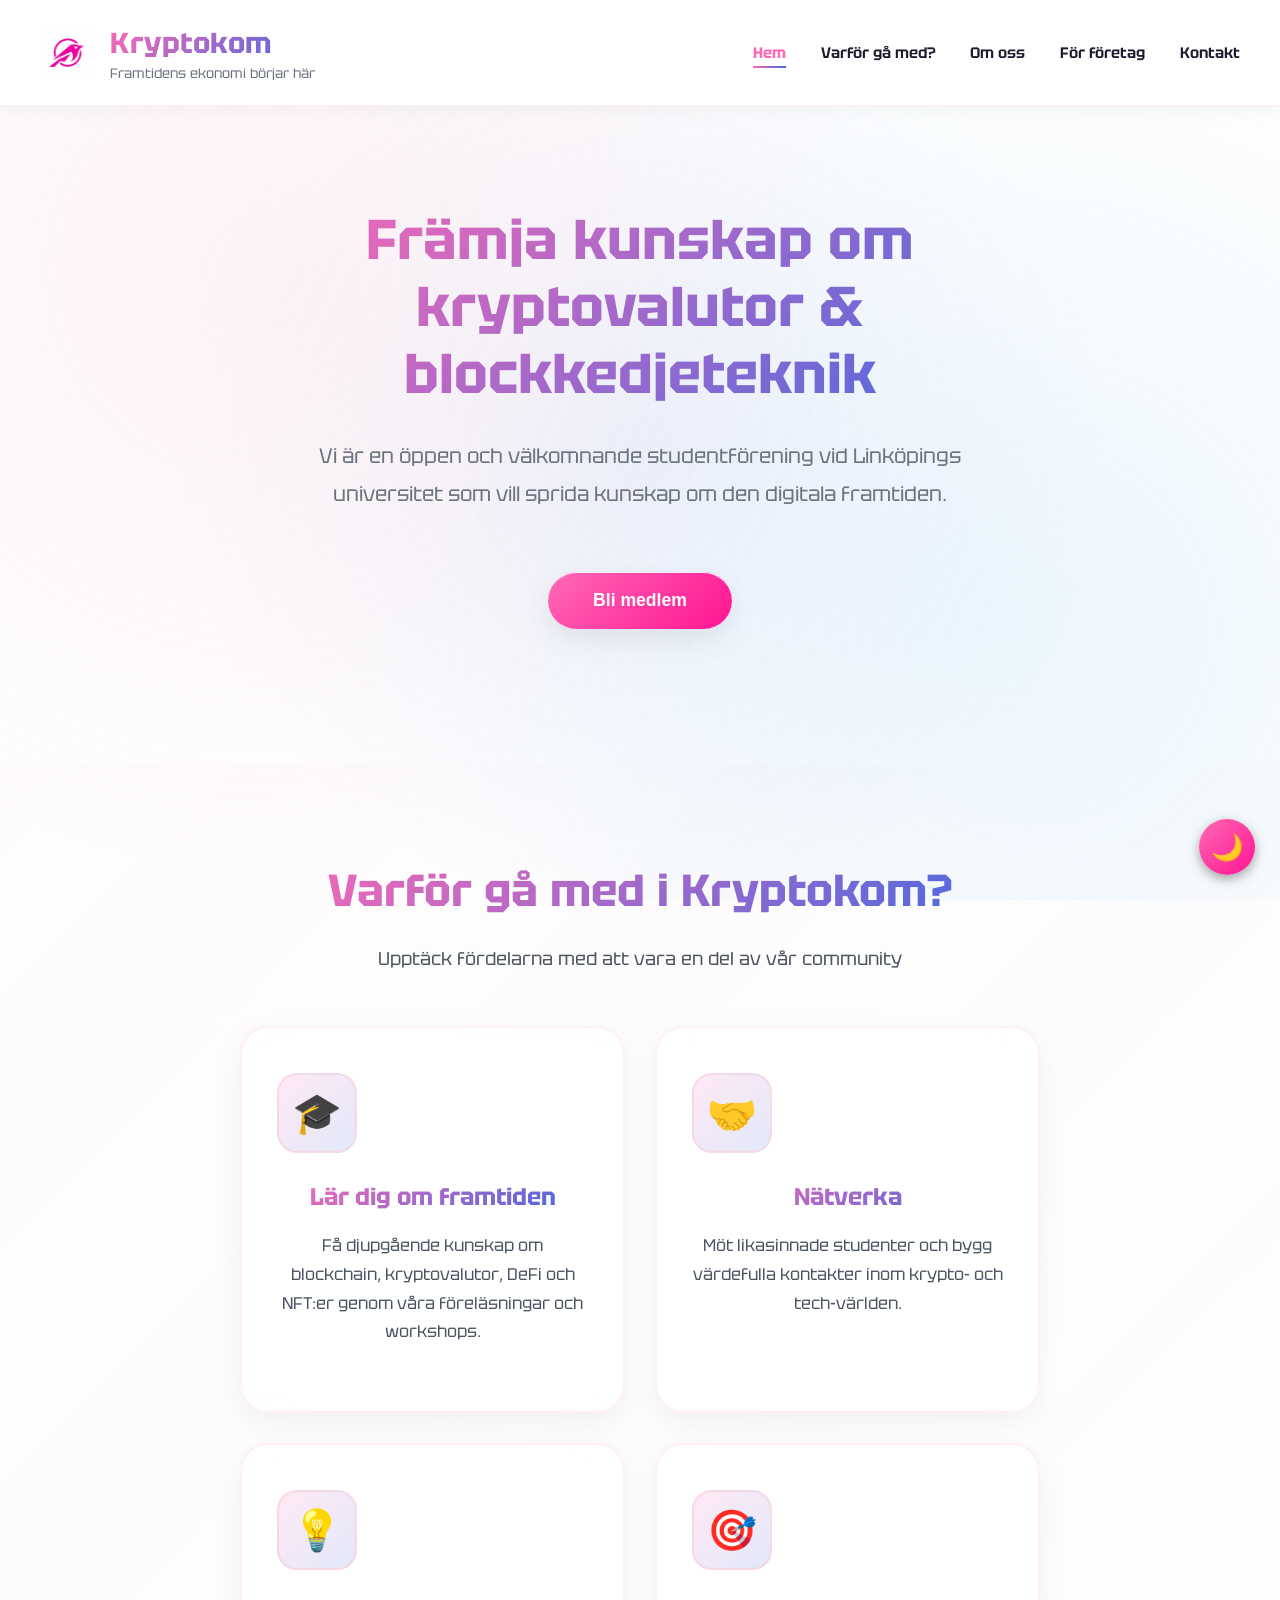
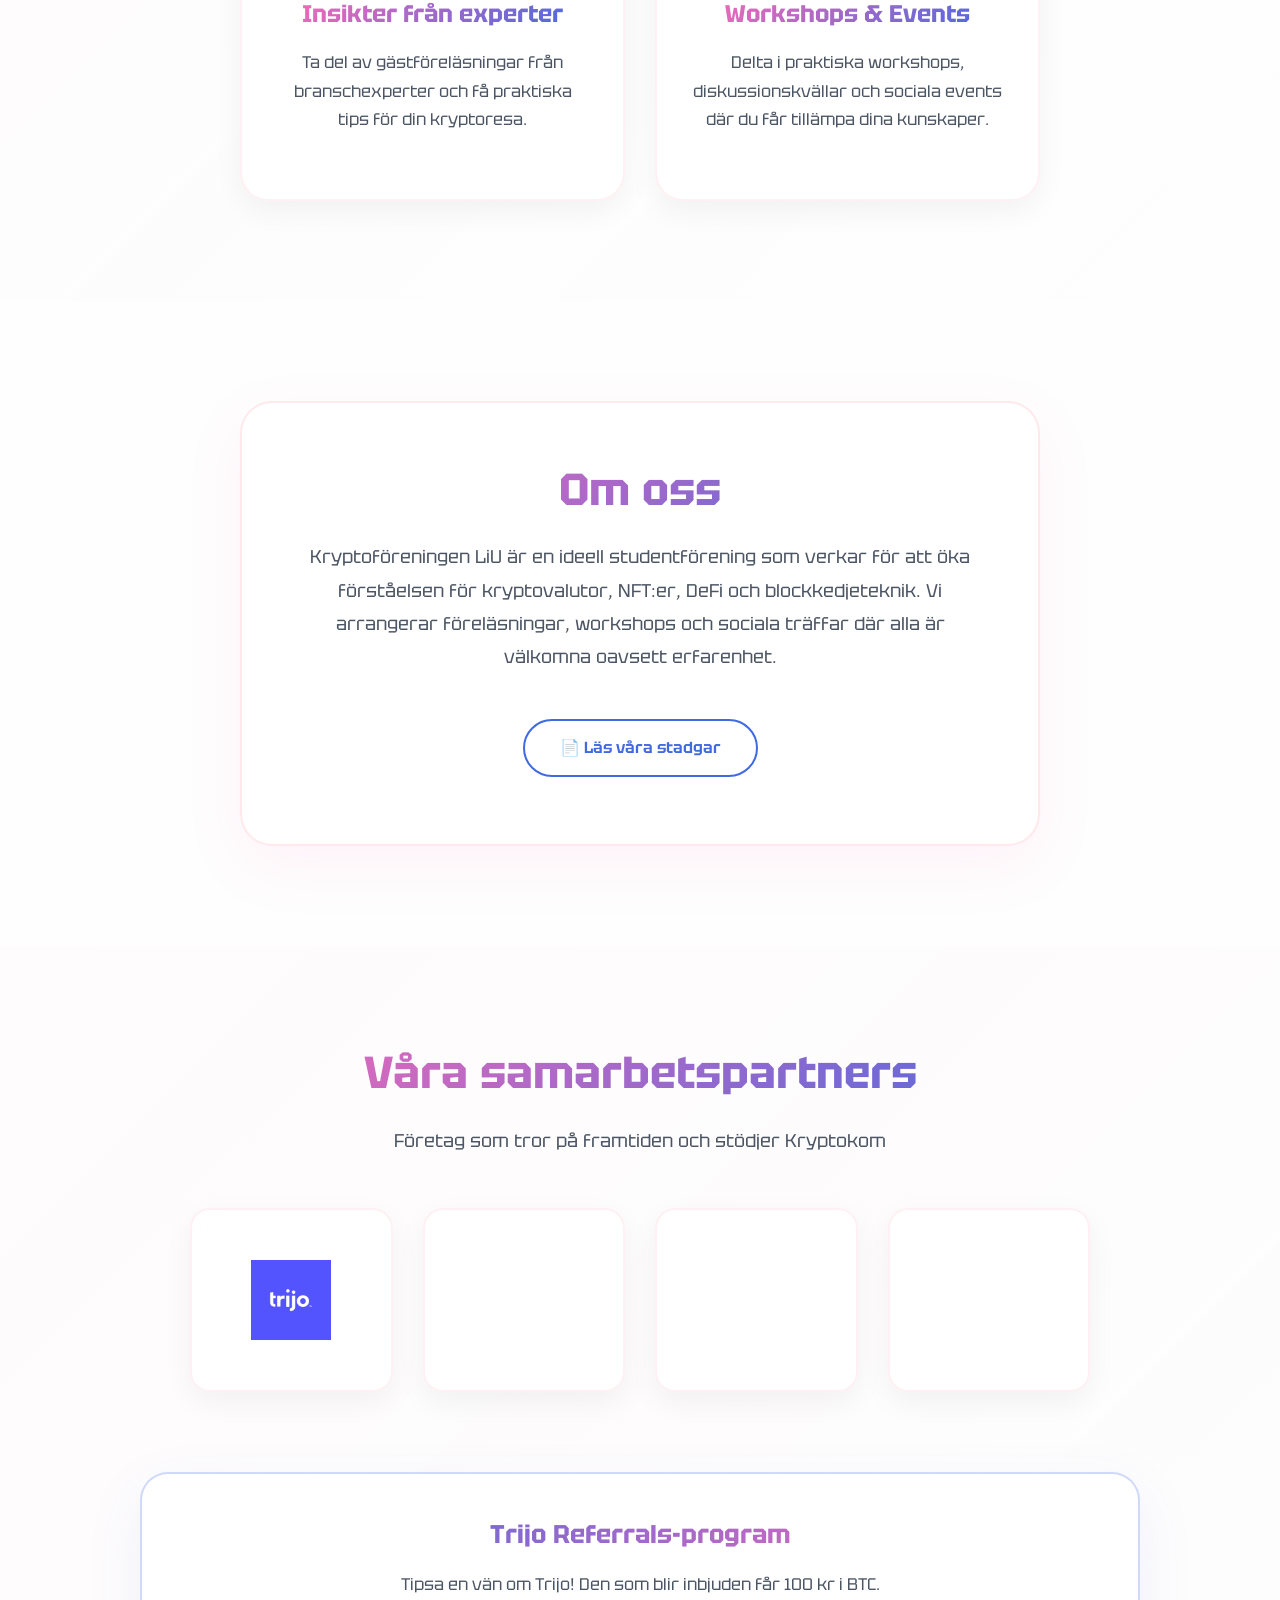
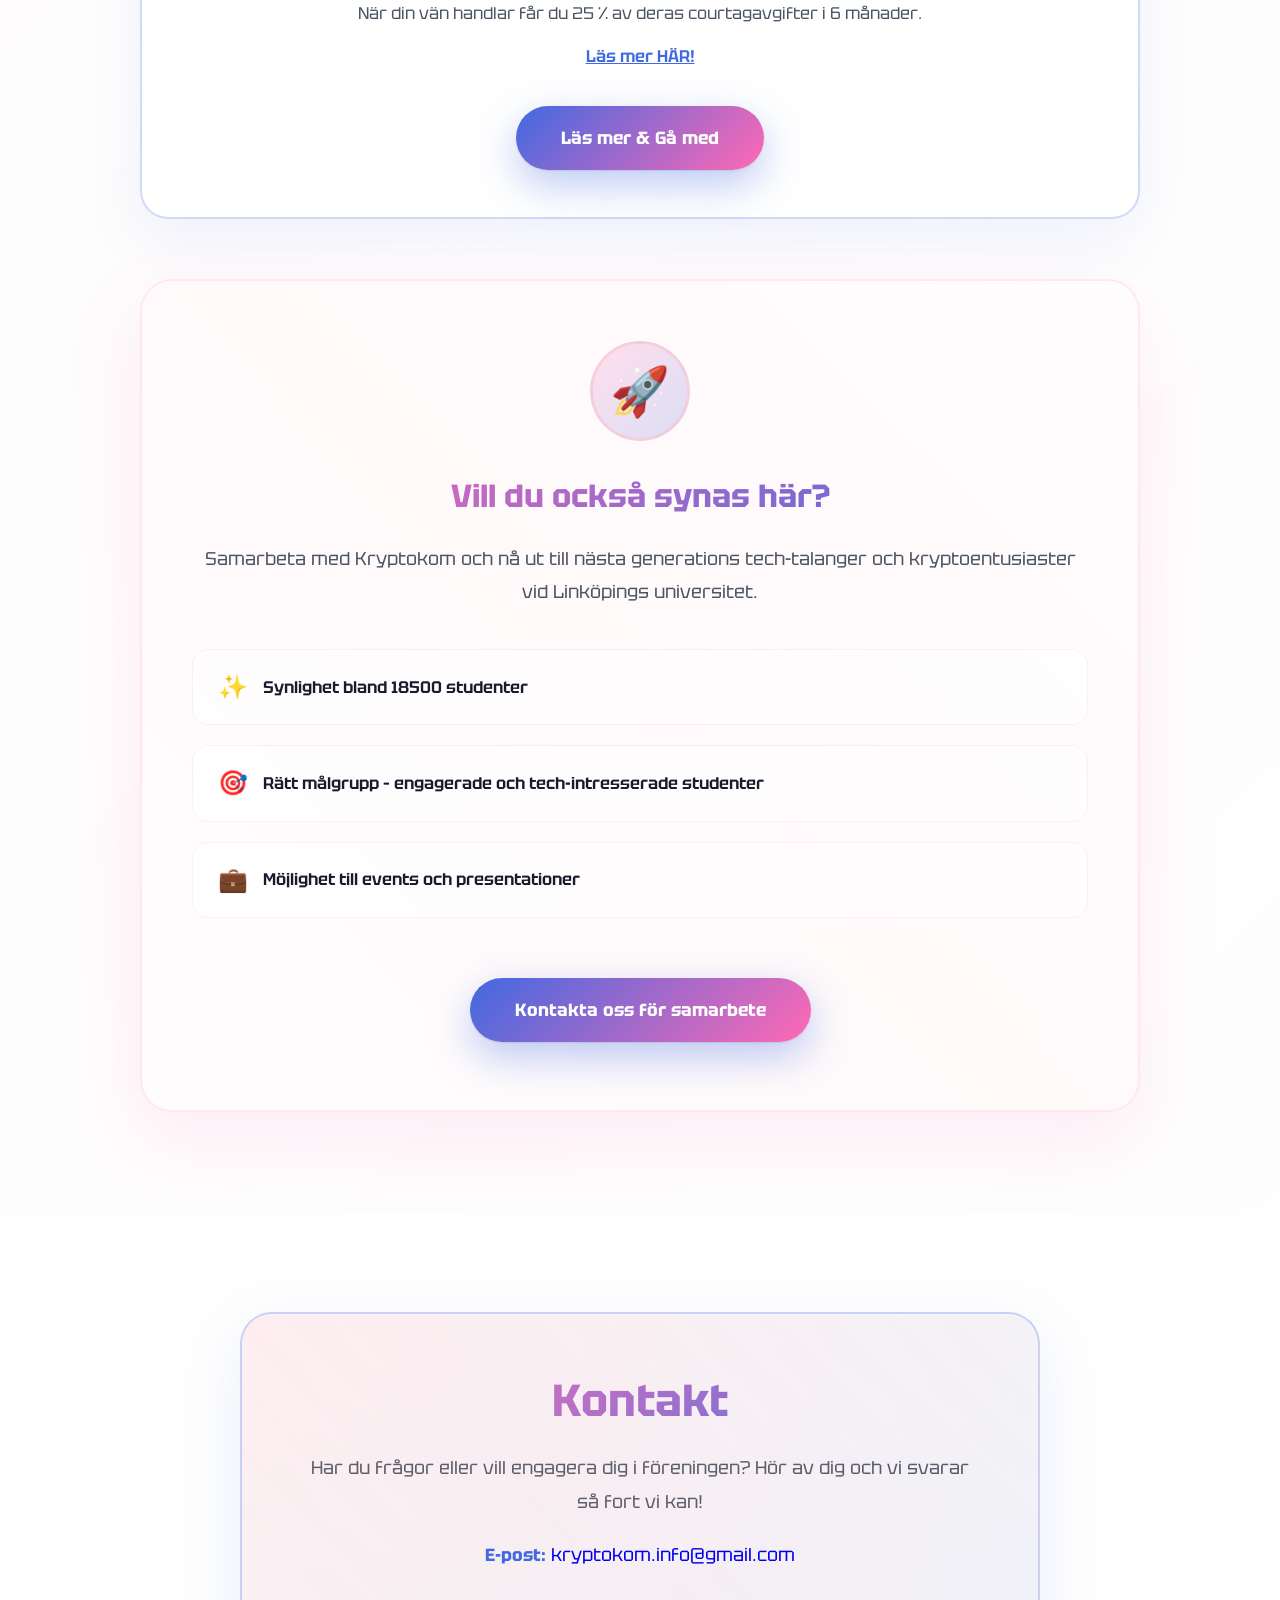
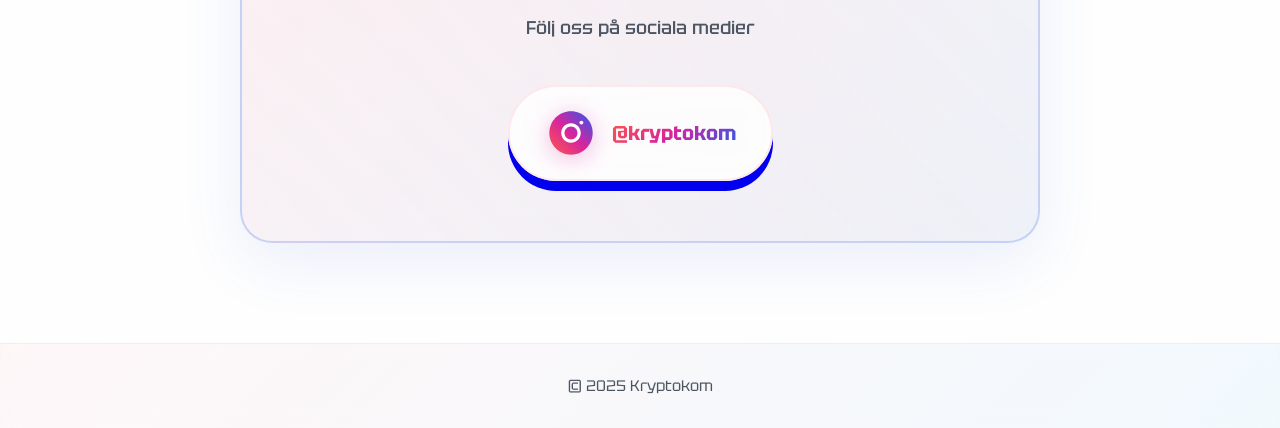
==== commit b7a83fda: "för företag tillagt" ====
--- a/index.html
+++ b/index.html
@@ -1,6 +1,7 @@
 <!DOCTYPE html>
 <html lang="sv">
 <head>
+    
     <meta charset="UTF-8">
     <meta name="viewport" content="width=device-width, initial-scale=1.0">
     <title>Kryptokom - Framtidens ekonomi börjar här</title>
@@ -9,6 +10,7 @@
     <link rel="preconnect" href="https://fonts.googleapis.com">
     <link rel="preconnect" href="https://fonts.gstatic.com" crossorigin>
     <link href="https://fonts.googleapis.com/css2?family=Tektur:wght@400..900&display=swap" rel="stylesheet">
+    <script></script>
 </head>
 <body>
     <div id="scroll-progress"></div>
@@ -26,6 +28,7 @@
                 <li><a href="#home">Hem</a></li>
                 <li><a href="#features">Varför gå med?</a></li>
                 <li><a href="#about">Om oss</a></li>
+                <li><a href="#partners">För företag</a></li>
                 <li><a href="#contact">Kontakt</a></li>
             </ul>
         </nav>
@@ -81,43 +84,107 @@
             <h2>Om oss</h2>
             <p>Kryptoföreningen LiU är en ideell studentförening som verkar för att öka förståelsen för kryptovalutor, NFT:er, DeFi och blockkedjeteknik. 
             Vi arrangerar föreläsningar, workshops och sociala träffar där alla är välkomna oavsett erfarenhet.</p>
-            <a href="documents/stadgar.pdf" target="_blank" class="secondary-button">
+            <a href="documents/reviderade_stadgar.pdf" target="_blank" class="secondary-button">
                 📄 Läs våra stadgar
             </a>
         </div>
     </section>
 
-    <!-- Uppdatera din #contact sektion till detta: -->
+    <section id="partners" class="section partners-section">
+        <div class="content">
+            <h2>Våra samarbetspartners</h2>
+            <p class="section-subtitle">Företag som tror på framtiden och stödjer Kryptokom</p>
+            
+            <!-- Logotyper från samarbetspartners -->
+            <div class="partner-logos">
+                <div class="partner-logo-placeholder">
+                    <a href="https://trijo.co" target="_blank" rel="noopener noreferrer">
+                    <img src="images/trijo_loga.png" alt="Trijo logotyp" class="partner-logo">
+                    <span> </span>
+                    </a>
+                </div>
+                <div class="partner-logo-placeholder">
+                    <span> </span>
+                </div>
+                <div class="partner-logo-placeholder">
+                    <span> </span>
+                </div>
+                <div class="partner-logo-placeholder">
+                    <span> </span>
+                </div>
+            </div>
 
-<section id="contact" class="section">
-    <div class="content">
-        <h2>Kontakt</h2>
-        <p>Har du frågor eller vill engagera dig i föreningen? Hör av dig till ordförande!</p>
-        <p><strong>E-post:</strong> marda664@student.liu.se</p>
-        
-        <!-- Instagram sektion -->
-        <div class="social-media">
-            <p class="social-text">Följ oss på sociala medier</p>
-            <a href="https://www.instagram.com/kryptokom/" target="_blank" rel="noopener noreferrer" class="instagram-link" aria-label="Följ oss på Instagram">
-                <div class="instagram-icon">
-                    <svg viewBox="0 0 24 24" fill="none" xmlns="http://www.w3.org/2000/svg">
-                        <path d="M12 2C6.477 2 2 6.477 2 12C2 17.523 6.477 22 12 22C17.523 22 22 17.523 22 12C22 6.477 17.523 2 12 2Z" fill="url(#instagram-gradient)"/>
-                        <path d="M12 7.5C9.51 7.5 7.5 9.51 7.5 12C7.5 14.49 9.51 16.5 12 16.5C14.49 16.5 16.5 14.49 16.5 12C16.5 9.51 14.49 7.5 12 7.5ZM12 15C10.343 15 9 13.657 9 12C9 10.343 10.343 9 12 9C13.657 9 15 10.343 15 12C15 13.657 13.657 15 12 15Z" fill="white"/>
-                        <circle cx="16.8" cy="7.2" r="0.9" fill="white"/>
-                        <defs>
-                            <linearGradient id="instagram-gradient" x1="2" y1="22" x2="22" y2="2" gradientUnits="userSpaceOnUse">
-                                <stop offset="0%" stop-color="#FD5949"/>
-                                <stop offset="50%" stop-color="#D6249F"/>
-                                <stop offset="100%" stop-color="#285AEB"/>
-                            </linearGradient>
-                        </defs>
-                    </svg>
+
+            <!-- Referrals info -->
+            <div class="partner-referral-info">
+                <h4>Trijo Referrals-program</h4>
+                <p>Tipsa en vän om Trijo! Den som blir inbjuden får 100 kr i BTC.
+                <br>När din vän handlar får du 25 % av deras courtagavgifter i 6 månader.
+                </p>
+                <p>
+                <a href="https://trijo.co/referrals/" target="_blank" rel="noopener noreferrer">Läs mer HÄR!</a>
+                </p>
+                <a href="https://trijo.co" target="_blank" rel="noopener noreferrer" class="partner-cta-button">Läs mer & Gå med</a>
+            </div>
+
+
+            <!-- CTA för företag -->
+            <div class="partner-cta">
+                <div class="partner-cta-icon">🚀</div>
+                <h3>Vill du också synas här?</h3>
+                <p>Samarbeta med Kryptokom och nå ut till nästa generations tech-talanger och kryptoentusiaster vid Linköpings universitet.</p>
+                
+                <div class="partner-benefits">
+                    <div class="partner-benefit">
+                        <span class="benefit-icon">✨</span>
+                        <span>Synlighet bland 18500 studenter</span>
+                    </div>
+                    <div class="partner-benefit">
+                        <span class="benefit-icon">🎯</span>
+                        <span>Rätt målgrupp – engagerade och tech-intresserade studenter</span>
+                    </div>
+                    <div class="partner-benefit">
+                        <span class="benefit-icon">💼</span>
+                        <span>Möjlighet till events och presentationer</span>
+                    </div>
                 </div>
-                <span class="instagram-text">@kryptokom</span>
-            </a>
+
+                <a href="mailto:kryptokom.event@gmail.com?subject=Samarbete%20med%20Kryptokom" class="partner-cta-button">
+                    Kontakta oss för samarbete
+                </a>
+            </div>
         </div>
-    </div>
-</section>
+    </section>
+
+    <section id="contact" class="section">
+        <div class="content">
+            <h2>Kontakt</h2>
+            <p>Har du frågor eller vill engagera dig i föreningen? Hör av dig och vi svarar så fort vi kan!</p>
+            <p><strong>E-post:</strong> <a href="mailto:kryptokom.info@gmail.com">kryptokom.info@gmail.com</a> </p>
+            
+            <!-- Instagram sektion -->
+            <div class="social-media">
+                <p class="social-text">Följ oss på sociala medier</p>
+                <a href="https://www.instagram.com/kryptokom/" target="_blank" rel="noopener noreferrer" class="instagram-link" aria-label="Följ oss på Instagram">
+                    <div class="instagram-icon">
+                        <svg viewBox="0 0 24 24" fill="none" xmlns="http://www.w3.org/2000/svg">
+                            <path d="M12 2C6.477 2 2 6.477 2 12C2 17.523 6.477 22 12 22C17.523 22 22 17.523 22 12C22 6.477 17.523 2 12 2Z" fill="url(#instagram-gradient)"/>
+                            <path d="M12 7.5C9.51 7.5 7.5 9.51 7.5 12C7.5 14.49 9.51 16.5 12 16.5C14.49 16.5 16.5 14.49 16.5 12C16.5 9.51 14.49 7.5 12 7.5ZM12 15C10.343 15 9 13.657 9 12C9 10.343 10.343 9 12 9C13.657 9 15 10.343 15 12C15 13.657 13.657 15 12 15Z" fill="white"/>
+                            <circle cx="16.8" cy="7.2" r="0.9" fill="white"/>
+                            <defs>
+                                <linearGradient id="instagram-gradient" x1="2" y1="22" x2="22" y2="2" gradientUnits="userSpaceOnUse">
+                                    <stop offset="0%" stop-color="#FD5949"/>
+                                    <stop offset="50%" stop-color="#D6249F"/>
+                                    <stop offset="100%" stop-color="#285AEB"/>
+                                </linearGradient>
+                            </defs>
+                        </svg>
+                    </div>
+                    <span class="instagram-text">@kryptokom</span>
+                </a>
+            </div>
+        </div>
+    </section>
 
     <footer>
         <p>© 2025 Kryptokom</p>
@@ -125,4 +192,4 @@
 
     <script src="script.js"></script>
 </body>
-</html>
+</html>
--- a/style.css
+++ b/style.css
@@ -2,1158 +2,385 @@
   GRUNDSTIL
 ========================== */
 * {
-margin: 0;
-padding: 0;
-box-sizing: border-box;
-}
-
-/* Scroll Progress Bar */
-#scroll-progress {
-position: fixed;
-top: 0;
-left: 0;
-height: 3px;
-background: linear-gradient(90deg, #FF69B4, #4169E1);
-width: 0%;
-z-index: 9999;
-transition: width 0.1s ease;
-box-shadow: 0 2px 10px rgba(255, 105, 180, 0.5);
+  margin: 0;
+  padding: 0;
+  box-sizing: border-box;
 }
 
 body {
-margin: 0;
-font-family: 'Tektur', sans-serif;
-background-color: #fefefe;
-color: #1a1a2e;
-line-height: 1.6;
+  margin: 0;
+  font-family: 'Tektur', sans-serif;
+  background-color: #fefefe;
+  color: #1a1a2e;
+  line-height: 1.6;
 }
 
 /* Animated background gradients */
 body::before {
-content: '';
-position: fixed;
-top: 0;
-left: 0;
-width: 100%;
-height: 100%;
-background: 
-radial-gradient(circle at 20% 30%, rgba(255, 182, 193, 0.15) 0%, transparent 50%),
-radial-gradient(circle at 80% 70%, rgba(135, 206, 250, 0.15) 0%, transparent 50%),
-radial-gradient(circle at 50% 50%, rgba(65, 105, 225, 0.08) 0%, transparent 60%);
-z-index: -1;
-animation: gradientShift 15s ease infinite;
+  content: '';
+  position: fixed;
+  top: 0;
+  left: 0;
+  width: 100%;
+  height: 100%;
+  background: 
+    radial-gradient(circle at 20% 30%, rgba(255, 182, 193, 0.15) 0%, transparent 50%),
+    radial-gradient(circle at 80% 70%, rgba(135, 206, 250, 0.15) 0%, transparent 50%),
+    radial-gradient(circle at 50% 50%, rgba(65, 105, 225, 0.08) 0%, transparent 60%);
+  z-index: -1;
+  animation: gradientShift 15s ease infinite;
 }
 
 @keyframes gradientShift {
-0%, 100% { opacity: 1; }
-50% { opacity: 0.8; }
+  0%, 100% { opacity: 1; }
+  50% { opacity: 0.8; }
+}
+
+@keyframes fadeInUp {
+  from {
+    opacity: 0;
+    transform: translateY(30px);
+  }
+  to {
+    opacity: 1;
+    transform: translateY(0);
+  }
+}
+
+@keyframes fadeIn {
+  from { 
+    opacity: 0;
+    transform: translateY(-10px);
+  }
+  to { 
+    opacity: 1;
+    transform: translateY(0);
+  }
+}
+
+@keyframes shimmer {
+  0% { transform: translateX(-100%) translateY(-100%) rotate(45deg); }
+  100% { transform: translateX(100%) translateY(100%) rotate(45deg); }
+}
+
+a {
+  text-decoration: none;
+}
+
+/* ==========================
+  SCROLL PROGRESS BAR
+========================== */
+#scroll-progress {
+  position: fixed;
+  top: 0;
+  left: 0;
+  height: 3px;
+  background: linear-gradient(90deg, #FF69B4, #4169E1);
+  width: 0%;
+  z-index: 9999;
+  transition: width 0.1s ease;
+  box-shadow: 0 2px 10px rgba(255, 105, 180, 0.5);
 }
 
 /* ==========================
   HEADER & NAVIGATION
 ========================== */
 header {
-background: rgba(255, 255, 255, 0.95);
-backdrop-filter: blur(20px);
-color: #1a1a2e;
-display: flex;
-justify-content: space-between;
-align-items: center;
-padding: 20px 40px;
-position: sticky;
-top: 0;
-z-index: 1000;
-box-shadow: 0 2px 20px rgba(0, 0, 0, 0.05);
-flex-wrap: wrap;
-border-bottom: 1px solid rgba(255, 182, 193, 0.2);
-transition: all 0.3s ease;
+  background: rgba(255, 255, 255, 0.95);
+  backdrop-filter: blur(20px);
+  color: #1a1a2e;
+  display: flex;
+  justify-content: space-between;
+  align-items: center;
+  padding: 20px 40px;
+  position: sticky;
+  top: 0;
+  z-index: 1000;
+  box-shadow: 0 2px 20px rgba(0, 0, 0, 0.05);
+  flex-wrap: wrap;
+  border-bottom: 1px solid rgba(255, 182, 193, 0.2);
+  transition: all 0.3s ease;
 }
 
 header:hover {
-box-shadow: 0 4px 30px rgba(255, 182, 193, 0.15);
-}
-
-/* --- Logotyp och text --- */
+  box-shadow: 0 4px 30px rgba(255, 182, 193, 0.15);
+}
+
 .logo-container {
-display: flex;
-align-items: center;
-gap: 15px;
+  display: flex;
+  align-items: center;
+  gap: 15px;
 }
 
 .logo {
-width: 55px;
-height: auto;
-border-radius: 12px;
-transition: transform 0.3s ease;
+  width: 55px;
+  height: auto;
+  border-radius: 12px;
+  transition: transform 0.3s ease;
 }
 
 .logo:hover {
-transform: scale(1.05);
+  transform: scale(1.05);
 }
 
 .logo-text h1 {
-margin: 0;
-font-size: 1.8rem;
-letter-spacing: 0.5px;
-background: linear-gradient(135deg, #FF69B4, #4169E1);
--webkit-background-clip: text;
--webkit-text-fill-color: transparent;
-background-clip: text;
-font-weight: 700;
+  margin: 0;
+  font-size: 1.8rem;
+  letter-spacing: 0.5px;
+  background: linear-gradient(135deg, #FF69B4, #4169E1);
+  -webkit-background-clip: text;
+  -webkit-text-fill-color: transparent;
+  background-clip: text;
+  font-weight: 700;
 }
 
 .logo-text p {
-margin: 0;
-margin-top: -3px;
-font-size: 0.85rem;
-color: #6b7280;
-font-weight: 400;
-}
-
-/* Navigation list */
+  margin: 0;
+  margin-top: -3px;
+  font-size: 0.85rem;
+  color: #6b7280;
+  font-weight: 400;
+}
+
 nav ul {
-list-style: none;
-display: flex;
-gap: 35px;
-margin: 0;
-padding: 0;
+  list-style: none;
+  display: flex;
+  gap: 35px;
+  margin: 0;
+  padding: 0;
 }
 
 nav a {
-color: #1a1a2e;
-text-decoration: none;
-font-weight: 600;
-font-size: 0.95rem;
-transition: all 0.3s ease;
-position: relative;
-padding: 5px 0;
+  color: #1a1a2e;
+  text-decoration: none;
+  font-weight: 600;
+  font-size: 0.95rem;
+  transition: all 0.3s ease;
+  position: relative;
+  padding: 5px 0;
 }
 
 nav a::after {
-content: '';
-position: absolute;
-bottom: 0;
-left: 0;
-width: 0;
-height: 2px;
-background: linear-gradient(90deg, #FF69B4, #4169E1);
-transition: width 0.3s ease;
+  content: '';
+  position: absolute;
+  bottom: 0;
+  left: 0;
+  width: 0;
+  height: 2px;
+  background: linear-gradient(90deg, #FF69B4, #4169E1);
+  transition: width 0.3s ease;
 }
 
 nav a:hover {
-color: #FF69B4;
+  color: #FF69B4;
 }
 
 nav a:hover::after {
-width: 100%;
-}
-
-/* Focus states för tillgänglighet */
-nav a:focus {
-outline: 2px solid #FF69B4;
-outline-offset: 4px;
-border-radius: 4px;
-}
-
-nav a:focus:not(:focus-visible) {
-outline: none;
+  width: 100%;
 }
 
 nav a:focus-visible {
-outline: 2px solid #FF69B4;
-outline-offset: 4px;
-border-radius: 4px;
+  outline: 2px solid #FF69B4;
+  outline-offset: 4px;
+  border-radius: 4px;
 }
 
 nav a.active {
-color: #FF69B4;
-font-weight: 700;
+  color: #FF69B4;
+  font-weight: 700;
 }
 
 nav a.active::after {
-width: 100%;
-}
-
-/* Hamburgermeny */
+  width: 100%;
+}
+
 .menu-icon {
-display: none;
-font-size: 28px;
-cursor: pointer;
-user-select: none;
-color: #1a1a2e;
-transition: color 0.3s ease;
+  display: none;
+  font-size: 28px;
+  cursor: pointer;
+  user-select: none;
+  color: #1a1a2e;
+  transition: color 0.3s ease;
 }
 
 .menu-icon:hover {
-color: #FF69B4;
+  color: #FF69B4;
 }
 
 /* ==========================
-  SEKTIONER
+  SECTIONS (GENERAL)
 ========================== */
 .section {
-padding: 100px 30px;
-text-align: center;
-min-height: 70vh;
-display: flex;
-align-items: center;
-justify-content: center;
-position: relative;
+  padding: 100px 30px;
+  text-align: center;
+  min-height: 70vh;
+  display: flex;
+  align-items: center;
+  justify-content: center;
+  position: relative;
 }
 
 .section:nth-child(even) {
-background: linear-gradient(135deg, rgba(255, 182, 193, 0.03) 0%, rgba(255, 255, 255, 0.05) 100%);
+  background: linear-gradient(135deg, rgba(255, 182, 193, 0.03) 0%, rgba(255, 255, 255, 0.05) 100%);
 }
 
 .content {
-max-width: 800px;
-margin: 0 auto;
-animation: fadeInUp 0.8s ease;
-}
-
-@keyframes fadeInUp {
-from {
-opacity: 0;
-transform: translateY(30px);
-}
-to {
-opacity: 1;
-transform: translateY(0);
-}
+  max-width: 800px;
+  margin: 0 auto;
+  animation: fadeInUp 0.8s ease;
+}
+
+h2 {
+  background: linear-gradient(135deg, #FF69B4 0%, #4169E1 100%);
+  -webkit-background-clip: text;
+  -webkit-text-fill-color: transparent;
+  background-clip: text;
+  margin-bottom: 25px;
+  font-size: 2.8rem;
+  font-weight: 700;
+  line-height: 1.2;
+}
+
+.section p {
+  color: #4b5563;
+  font-size: 1.15rem;
+  line-height: 1.8;
+  margin-bottom: 20px;
+}
+
+.section-subtitle {
+  color: #6b7280;
+  font-size: 1.15rem;
+  margin-bottom: 50px;
+  font-weight: 400;
 }
 
 /* Scroll animations */
 .fade-in-element {
-opacity: 0;
-transform: translateY(40px);
-transition: opacity 0.8s ease, transform 0.8s ease;
+  opacity: 0;
+  transform: translateY(40px);
+  transition: opacity 0.8s ease, transform 0.8s ease;
 }
 
 .fade-in-element.fade-in-visible {
-opacity: 1;
-transform: translateY(0);
-}
-
-/* Stagger animation för feature cards */
-.feature-card.fade-in-element {
-transition-delay: calc(var(--card-index, 0) * 0.1s);
-}
-
-.feature-card:nth-child(1) { --card-index: 0; }
-.feature-card:nth-child(2) { --card-index: 1; }
-.feature-card:nth-child(3) { --card-index: 2; }
-.feature-card:nth-child(4) { --card-index: 3; }
-
-h2 {
-background: linear-gradient(135deg, #FF69B4 0%, #4169E1 100%);
--webkit-background-clip: text;
--webkit-text-fill-color: transparent;
-background-clip: text;
-margin-bottom: 25px;
-font-size: 2.8rem;
-font-weight: 700;
-line-height: 1.2;
-}
-
-.section p {
-color: #4b5563;
-font-size: 1.15rem;
-line-height: 1.8;
-margin-bottom: 20px;
-}
-
+  opacity: 1;
+  transform: translateY(0);
+}
+
+/* ==========================
+  HOME SECTION
+========================== */
 #home h2 {
-font-size: 3.5rem;
-margin-bottom: 30px;
+  font-size: 3.5rem;
+  margin-bottom: 30px;
 }
 
 #home p {
-font-size: 1.3rem;
-color: #6b7280;
-max-width: 700px;
-margin: 0 auto 35px;
+  font-size: 1.3rem;
+  color: #6b7280;
+  max-width: 700px;
+  margin: 0 auto 35px;
+}
+
+#joinMsg {
+  margin-top: 20px;
+  font-size: 1.1rem;
+  font-weight: 600;
+  animation: fadeIn 0.5s ease;
+  background: linear-gradient(135deg, #FF69B4, #4169E1);
+  -webkit-background-clip: text;
+  -webkit-text-fill-color: transparent;
+  background-clip: text;
 }
 
 /* ==========================
-  KNAPP
+  BUTTONS
 ========================== */
 button {
-background: linear-gradient(135deg, #FF69B4, #FF1493);
-color: white;
-border: none;
-padding: 18px 45px;
-font-size: 1.1rem;
-border-radius: 50px;
-cursor: pointer;
-font-weight: 600;
-transition: all 0.3s cubic-bezier(0.4, 0, 0.2, 1);
-margin-top: 25px;
-box-shadow: 
-0 10px 30px rgba(255, 105, 180, 0.35),
-0 1px 2px rgba(0, 0, 0, 0.1);
-font-family: 'Tektur', sans-serif;
-position: relative;
-overflow: hidden;
-}
-
-button::before {
-content: '';
-position: absolute;
-top: 50%;
-left: 50%;
-width: 0;
-height: 0;
-border-radius: 50%;
-background: rgba(255, 255, 255, 0.3);
-transform: translate(-50%, -50%);
-transition: width 0.6s, height 0.6s;
-}
-
-button:hover::before {
-width: 300px;
-height: 300px;
-}
-
-button:hover {
-background: linear-gradient(135deg, #FF1493, #FF69B4);
-transform: translateY(-4px);
-box-shadow: 
-0 20px 40px rgba(255, 105, 180, 0.45),
-0 2px 4px rgba(0, 0, 0, 0.1);
-}
-
-button:active {
-transform: translateY(-2px);
-}
-
-/* Focus state för knapp */
-button:focus {
-outline: 3px solid #FF69B4;
-outline-offset: 4px;
-}
-
-button:focus:not(:focus-visible) {
-outline: none;
-}
-
-button:focus-visible {
-outline: 3px solid #FF69B4;
-outline-offset: 4px;
-}
-
-/* Sekundär knapp (för stadgar etc) */
-.secondary-button {
-display: inline-block;
-padding: 14px 35px;
-background: transparent;
-color: #4169E1;
-border: 2px solid #4169E1;
-border-radius: 50px;
-font-weight: 600;
-font-size: 1rem;
-text-decoration: none;
-transition: all 0.3s cubic-bezier(0.4, 0, 0.2, 1);
-margin-top: 25px;
-font-family: 'Tektur', sans-serif;
-position: relative;
-overflow: hidden;
-}
-
-.secondary-button::before {
-content: '';
-position: absolute;
-top: 0;
-left: 0;
-width: 0;
-height: 100%;
-background: linear-gradient(135deg, rgba(255, 105, 180, 0.1), rgba(65, 105, 225, 0.1));
-transition: width 0.4s ease;
-z-index: -1;
-}
-
-.secondary-button:hover::before {
-width: 100%;
-}
-
-.secondary-button:hover {
-border-color: #FF69B4;
-color: #FF69B4;
-transform: translateY(-2px);
-box-shadow: 0 10px 25px rgba(65, 105, 225, 0.2);
-}
-
-.secondary-button:active {
-transform: translateY(0);
-}
-
-.secondary-button:focus {
-outline: 2px solid #4169E1;
-outline-offset: 4px;
-}
-
-.secondary-button:focus:not(:focus-visible) {
-outline: none;
-}
-
-.secondary-button:focus-visible {
-outline: 2px solid #4169E1;
-outline-offset: 4px;
-}
-
-a {
-text-decoration: none;
-}
-
-#joinMsg {
-margin-top: 20px;
-font-size: 1.1rem;
-font-weight: 600;
-animation: fadeIn 0.5s ease;
-background: linear-gradient(135deg, #FF69B4, #4169E1);
--webkit-background-clip: text;
--webkit-text-fill-color: transparent;
-background-clip: text;
-}
-
-@keyframes fadeIn {
-from { 
-opacity: 0;
-transform: translateY(-10px);
-}
-to { 
-opacity: 1;
-transform: translateY(0);
-}
-}
-
-/* ==========================
-  FEATURE CARDS SECTION
-========================== */
-.features-section {
-background: linear-gradient(135deg, rgba(255, 182, 193, 0.05) 0%, rgba(135, 206, 250, 0.05) 100%);
-}
-
-.section-subtitle {
-color: #6b7280;
-font-size: 1.15rem;
-margin-bottom: 50px;
-font-weight: 400;
-}
-
-.feature-cards {
-display: grid;
-grid-template-columns: repeat(auto-fit, minmax(280px, 1fr));
-gap: 30px;
-margin-top: 50px;
-max-width: 1100px;
-margin-left: auto;
-margin-right: auto;
-}
-
-.feature-card {
-background: rgba(255, 255, 255, 0.8);
-backdrop-filter: blur(20px);
-padding: 45px 35px;
-border-radius: 28px;
-border: 2px solid rgba(255, 182, 193, 0.2);
-transition: all 0.4s cubic-bezier(0.4, 0, 0.2, 1);
-cursor: pointer;
-position: relative;
-overflow: hidden;
-box-shadow: 
-0 10px 30px rgba(0, 0, 0, 0.05),
-inset 0 1px 0 rgba(255, 255, 255, 0.9);
-}
-
-.feature-card::before {
-content: '';
-position: absolute;
-top: 0;
-left: 0;
-right: 0;
-height: 4px;
-background: linear-gradient(90deg, #FF69B4, #4169E1);
-transform: scaleX(0);
-transition: transform 0.4s ease;
-}
-
-.feature-card:hover::before {
-transform: scaleX(1);
-}
-
-.feature-card:hover {
-transform: translateY(-10px);
-border-color: rgba(255, 105, 180, 0.4);
-box-shadow: 
-0 20px 50px rgba(255, 105, 180, 0.15),
-inset 0 1px 0 rgba(255, 255, 255, 0.9);
-}
-
-.feature-icon {
-width: 80px;
-height: 80px;
-background: linear-gradient(135deg, rgba(255, 105, 180, 0.15), rgba(65, 105, 225, 0.15));
-border-radius: 20px;
-display: flex;
-align-items: center;
-justify-content: center;
-font-size: 2.5rem;
-margin-bottom: 25px;
-transition: all 0.4s ease;
-border: 2px solid rgba(255, 182, 193, 0.3);
-}
-
-.feature-card:hover .feature-icon {
-transform: scale(1.1) rotate(5deg);
-background: linear-gradient(135deg, rgba(255, 105, 180, 0.25), rgba(65, 105, 225, 0.25));
-border-color: rgba(255, 105, 180, 0.5);
-}
-
-.feature-card h3 {
-font-size: 1.5rem;
-margin-bottom: 15px;
-color: #1a1a2e;
-font-weight: 700;
-background: linear-gradient(135deg, #FF69B4, #4169E1);
--webkit-background-clip: text;
--webkit-text-fill-color: transparent;
-background-clip: text;
-}
-
-.feature-card p {
-color: #4b5563;
-line-height: 1.7;
-font-size: 1.05rem;
-}
-
-/* ==========================
-  ABOUT & CONTACT SECTIONS
-========================== */
-#about .content {
-background: rgba(255, 255, 255, 0.8);
-backdrop-filter: blur(20px);
-padding: 60px;
-border-radius: 32px;
-border: 2px solid rgba(255, 182, 193, 0.3);
-box-shadow: 
-0 20px 60px rgba(255, 105, 180, 0.08),
-inset 0 1px 0 rgba(255, 255, 255, 0.9);
-transition: all 0.4s ease;
-}
-
-#about .content:hover {
-transform: translateY(-5px);
-box-shadow: 
-0 30px 80px rgba(255, 105, 180, 0.12),
-inset 0 1px 0 rgba(255, 255, 255, 0.9);
-border-color: rgba(255, 105, 180, 0.4);
-}
-
-#contact .content {
-background: linear-gradient(135deg, rgba(255, 182, 193, 0.15) 0%, rgba(135, 206, 250, 0.15) 100%);
-backdrop-filter: blur(20px);
-padding: 60px;
-border-radius: 32px;
-border: 2px solid rgba(65, 105, 225, 0.25);
-box-shadow: 
-0 20px 60px rgba(65, 105, 225, 0.1),
-inset 0 1px 0 rgba(255, 255, 255, 0.6);
-transition: all 0.4s ease;
-position: relative;
-overflow: hidden;
-}
-
-#contact .content::before {
-content: '';
-position: absolute;
-top: -50%;
-left: -50%;
-width: 200%;
-height: 200%;
-background: linear-gradient(45deg, transparent, rgba(255, 182, 193, 0.1), transparent);
-animation: shimmer 3s infinite;
-}
-
-@keyframes shimmer {
-0% { transform: translateX(-100%) translateY(-100%) rotate(45deg); }
-100% { transform: translateX(100%) translateY(100%) rotate(45deg); }
-}
-
-#contact .content:hover {
-transform: translateY(-5px);
-box-shadow: 
-0 30px 80px rgba(65, 105, 225, 0.15),
-inset 0 1px 0 rgba(255, 255, 255, 0.6);
-border-color: rgba(65, 105, 225, 0.4);
-}
-
-/* Focus states för kort */
-.feature-card:focus {
-outline: 2px solid #FF69B4;
-outline-offset: 4px;
-}
-
-.feature-card:focus:not(:focus-visible) {
-outline: none;
-}
-
-#contact strong {
-color: #4169E1;
-font-size: 1.1rem;
-}
-
-#contact p:last-of-type {
-position: relative;
-z-index: 1;
+  background: linear-gradient(135deg, #FF69B4, #FF1493);
+  color: white;
+  border: none;
+  padding: 18px 45px;
+  font-size: 1.1rem;
+  border-radius: 50px;
+  cursor: pointer;
+  font-weight: 600;
+  transition: all 0.3s cubic-bezier(0.4, 0, 0.2, 1);
+  margin-top: 25px;
+  box-shadow: 
+    0 10px 30px rgba(0, 0, 0, 0.08),
+    inset 0 1px 0 rgba(255, 255, 255, 0.9);
+  position: relative;
+  overflow: hidden;
+}
+
+.instagram-link:hover::before {
+  left: 100%;
+}
+
+.instagram-link:hover {
+  transform: translateY(-5px);
+  border-color: rgba(214, 36, 159, 0.5);
+  box-shadow: 
+    0 20px 50px rgba(214, 36, 159, 0.25),
+    inset 0 1px 0 rgba(255, 255, 255, 0.9);
+}
+
+.instagram-icon {
+  width: 52px;
+  height: 52px;
+  display: flex;
+  align-items: center;
+  justify-content: center;
+  transition: all 0.4s cubic-bezier(0.4, 0, 0.2, 1);
+  filter: drop-shadow(0 4px 12px rgba(214, 36, 159, 0.3));
+}
+
+.instagram-link:hover .instagram-icon {
+  transform: scale(1.15) rotate(-8deg);
+  filter: drop-shadow(0 8px 20px rgba(214, 36, 159, 0.5));
+}
+
+.instagram-icon svg {
+  width: 100%;
+  height: 100%;
+}
+
+.instagram-text {
+  font-size: 1.25rem;
+  font-weight: 700;
+  background: linear-gradient(135deg, #FD5949 0%, #D6249F 50%, #285AEB 100%);
+  -webkit-background-clip: text;
+  -webkit-text-fill-color: transparent;
+  background-clip: text;
+  transition: all 0.3s ease;
+}
+
+.instagram-link:hover .instagram-text {
+  transform: translateX(3px);
+}
+
+.instagram-link:focus-visible {
+  outline: 3px solid #D6249F;
+  outline-offset: 4px;
 }
 
 /* ==========================
   FOOTER
 ========================== */
 footer {
-background: linear-gradient(135deg, rgba(255, 182, 193, 0.1) 0%, rgba(135, 206, 250, 0.1) 100%);
-color: #4b5563;
-text-align: center;
-padding: 30px 20px;
-font-size: 0.95rem;
-border-top: 1px solid rgba(255, 182, 193, 0.2);
-backdrop-filter: blur(10px);
+  background: linear-gradient(135deg, rgba(255, 182, 193, 0.1) 0%, rgba(135, 206, 250, 0.1) 100%);
+  color: #4b5563;
+  text-align: center;
+  padding: 30px 20px;
+  font-size: 0.95rem;
+  border-top: 1px solid rgba(255, 182, 193, 0.2);
+  backdrop-filter: blur(10px);
 }
 
 /* ==========================
-  RESPONSIV DESIGN
+  THEME TOGGLE BUTTON
 ========================== */
-@media (max-width: 768px) {
-header {
-padding: 15px 20px;
-}
-
-.logo-container {
-width: auto;
-justify-content: flex-start;
-flex: 1;
-}
-
-.logo {
-width: 45px;
-}
-
-.logo-text h1 {
-font-size: 1.3rem;
-}
-
-.logo-text p {
-font-size: 0.75rem;
-}
-
-nav ul {
-display: none;
-flex-direction: column;
-position: absolute;
-top: 75px;
-left: 0;
-right: 0;
-background: rgba(255, 255, 255, 0.98);
-backdrop-filter: blur(20px);
-width: 100%;
-text-align: center;
-padding: 20px 0;
-border-top: 1px solid rgba(255, 182, 193, 0.3);
-box-shadow: 0 10px 30px rgba(0, 0, 0, 0.1);
-gap: 0;
-}
-
-nav ul.show {
-display: flex;
-}
-
-.menu-icon {
-display: block;
-position: relative;
-right: 0;
-}
-
-nav a {
-display: block;
-padding: 15px 20px;
-}
-
-nav a::after {
-display: none;
-}
-
-/* Hero section mobil - CENTRERAD */
-#home {
-padding: 100px 25px 60px;
-}
-
-#home .content {
-text-align: center;
-max-width: 100%;
-padding: 0 10px;
-}
-
-h2 {
-font-size: 1.8rem;
-text-align: center;
-padding: 0 10px;
-}
-
-#home h2 {
-font-size: 2rem;
-line-height: 1.3;
-}
-
-#home p {
-font-size: 1.05rem;
-text-align: center;
-padding: 0 5px;
-}
-
-.section {
-padding: 60px 15px;
-min-height: auto;
-}
-
-.section .content {
-max-width: 100%;
-padding: 0 10px;
-}
-
-.section p {
-text-align: center;
-padding: 0 5px;
-}
-
-/* FEATURE CARDS - BÄTTRE CENTRERING */
-.features-section {
-padding: 60px 0;
-}
-
-.features-section .content {
-padding: 0;
-}
-
-.section-subtitle {
-padding: 0 25px;
-text-align: center;
-}
-
-.feature-cards {
-display: flex;
-overflow-x: auto;
-scroll-snap-type: x mandatory;
-gap: 15px;
-padding: 20px 0;
-margin: 30px 0;
-padding-left: max(20px, calc((100vw - 280px) / 2));
-padding-right: max(20px, calc((100vw - 280px) / 2));
--webkit-overflow-scrolling: touch;
-scrollbar-width: none;
-}
-
-.feature-cards::-webkit-scrollbar {
-display: none;
-}
-
-.feature-card {
-flex: 0 0 280px;
-width: 280px;
-scroll-snap-align: center;
-margin: 0;
-padding: 30px 25px;
-}
-
-/* Scroll indicator dots - CENTRERAD */
-.features-section::after {
-content: '';
-display: block;
-width: 100%;
-height: 8px;
-background: linear-gradient(90deg, 
-rgba(255, 105, 180, 0.3) 0%, 
-rgba(255, 105, 180, 0.3) 25%, 
-rgba(65, 105, 225, 0.3) 25%, 
-rgba(65, 105, 225, 0.3) 50%,
-rgba(255, 105, 180, 0.3) 50%,
-rgba(255, 105, 180, 0.3) 75%,
-rgba(65, 105, 225, 0.3) 75%);
-border-radius: 10px;
-margin: 20px auto 0;
-max-width: 120px;
-}
-
-#about .content,
-#contact .content {
-padding: 40px 25px;
-text-align: center;
-margin: 0 10px;
-}
-
-#about .content p,
-#contact .content p {
-text-align: center;
-}
-
-button {
-padding: 16px 40px;
-font-size: 1.05rem;
-width: auto;
-min-width: 250px;
-max-width: 90%;
-margin: 20px auto;
-display: block;
-}
-
-.secondary-button {
-padding: 14px 35px;
-font-size: 1rem;
-width: auto;
-min-width: 220px;
-max-width: 90%;
-margin: 25px auto 0;
-display: block;
-text-align: center;
-}
-
-.feature-icon {
-width: 60px;
-height: 60px;
-font-size: 2rem;
-margin-left: auto;
-margin-right: auto;
-margin-bottom: 20px;
-}
-
-.feature-card h3 {
-font-size: 1.25rem;
-text-align: center;
-margin-bottom: 12px;
-}
-
-.feature-card p {
-font-size: 0.95rem;
-text-align: center;
-line-height: 1.6;
-}
-
-/* NEWS SECTION - MOBILE */
-.news-section {
-padding: 60px 0;
-}
-
-.news-section .content {
-padding: 0;
-}
-
-.news-cards {
-display: flex;
-overflow-x: auto;
-scroll-snap-type: x mandatory;
-gap: 15px;
-padding: 20px 0;
-margin: 30px 0;
-padding-left: max(20px, calc((100vw - 300px) / 2));
-padding-right: max(20px, calc((100vw - 300px) / 2));
--webkit-overflow-scrolling: touch;
-scrollbar-width: none;
-}
-
-.news-cards::-webkit-scrollbar {
-display: none;
-}
-
-.news-card {
-flex: 0 0 300px;
-width: 300px;
-scroll-snap-align: center;
-margin: 0;
-}
-
-.news-loading {
-flex: 0 0 300px;
-width: 300px;
-}
-
-.news-attribution {
-padding: 0 25px;
-}
-
-/* Footer centrerad */
-footer {
-text-align: center;
-padding: 25px 20px;
-}
-}
-
-/* Extra small devices - iPhone SE, etc */
-@media (max-width: 380px) {
-.logo-text h1 {
-font-size: 1.1rem;
-}
-
-.logo-text p {
-font-size: 0.7rem;
-}
-
-.logo {
-width: 40px;
-}
-
-#home h2 {
-font-size: 1.75rem;
-}
-
-#home p {
-font-size: 1rem;
-}
-
-.feature-card {
-flex: 0 0 260px;
-width: 260px;
-padding: 25px 20px;
-}
-
-.feature-cards {
-padding-left: max(15px, calc((100vw - 260px) / 2));
-padding-right: max(15px, calc((100vw - 260px) / 2));
-gap: 12px;
-}
-
-.feature-icon {
-width: 55px;
-height: 55px;
-font-size: 1.8rem;
-}
-
-.feature-card h3 {
-font-size: 1.15rem;
-}
-
-.feature-card p {
-font-size: 0.9rem;
-}
-
-.news-card {
-flex: 0 0 280px;
-width: 280px;
-padding: 25px 20px;
-}
-
-.news-cards {
-padding-left: max(15px, calc((100vw - 280px) / 2));
-padding-right: max(15px, calc((100vw - 280px) / 2));
-}
-
-.news-loading {
-flex: 0 0 280px;
-width: 280px;
-}
-
-button {
-min-width: 220px;
-padding: 14px 30px;
-}
-
-.secondary-button {
-min-width: 200px;
-padding: 12px 28px;
-font-size: 0.95rem;
-}
-}
-
-/* iPhone 14 Pro Max och liknande (428px) */
-@media (min-width: 390px) and (max-width: 430px) {
-.feature-card {
-flex: 0 0 300px;
-width: 300px;
-}
-
-.feature-cards {
-padding-left: max(20px, calc((100vw - 300px) / 2));
-padding-right: max(20px, calc((100vw - 300px) / 2));
-}
-}
-/* ========== 🌙 Dark Mode-knapp — Grundstil ========== */
-#themeToggle {
-  position: fixed;
-  bottom: 25px;
-  right: 25px;
-}
-/* ==========================
-  SOCIAL MEDIA / INSTAGRAM
-========================== */
-.social-media {
-    margin-top: 40px;
-    display: flex;
-    flex-direction: column;
-    align-items: center;
-    gap: 20px;
-    position: relative;
-    z-index: 1;
-}
-
-.social-text {
-    font-size: 1.1rem;
-    color: #6b7280;
-    font-weight: 500;
-    margin-bottom: 5px;
-}
-
-.instagram-link {
-    display: flex;
-    align-items: center;
-    gap: 15px;
-    text-decoration: none;
-    padding: 20px 35px;
-    background: rgba(255, 255, 255, 0.9);
-    backdrop-filter: blur(20px);
-    border-radius: 60px;
-    border: 2px solid rgba(255, 182, 193, 0.3);
-    transition: all 0.4s cubic-bezier(0.4, 0, 0.2, 1);
-    box-shadow: 
-        0 10px 30px rgba(0, 0, 0, 0.08),
-        inset 0 1px 0 rgba(255, 255, 255, 0.9);
-    position: relative;
-    overflow: hidden;
-}
-
-.instagram-link::before {
-    content: '';
-    position: absolute;
-    top: 0;
-    left: -100%;
-    width: 100%;
-    height: 100%;
-    background: linear-gradient(90deg, 
-        transparent, 
-        rgba(253, 89, 73, 0.1), 
-        rgba(214, 36, 159, 0.1),
-        rgba(40, 90, 235, 0.1),
-        transparent
-    );
-    transition: left 0.6s ease;
-}
-
-.instagram-link:hover::before {
-    left: 100%;
-}
-
-.instagram-link:hover {
-    transform: translateY(-5px);
-    border-color: rgba(214, 36, 159, 0.5);
-    box-shadow: 
-        0 20px 50px rgba(214, 36, 159, 0.25),
-        inset 0 1px 0 rgba(255, 255, 255, 0.9);
-}
-
-.instagram-icon {
-    width: 52px;
-    height: 52px;
-    display: flex;
-    align-items: center;
-    justify-content: center;
-    transition: all 0.4s cubic-bezier(0.4, 0, 0.2, 1);
-    filter: drop-shadow(0 4px 12px rgba(214, 36, 159, 0.3));
-}
-
-.instagram-link:hover .instagram-icon {
-    transform: scale(1.15) rotate(-8deg);
-    filter: drop-shadow(0 8px 20px rgba(214, 36, 159, 0.5));
-}
-
-.instagram-icon svg {
-    width: 100%;
-    height: 100%;
-}
-
-.instagram-text {
-    font-size: 1.25rem;
-    font-weight: 700;
-    background: linear-gradient(135deg, #FD5949 0%, #D6249F 50%, #285AEB 100%);
-    -webkit-background-clip: text;
-    -webkit-text-fill-color: transparent;
-    background-clip: text;
-    transition: all 0.3s ease;
-}
-
-.instagram-link:hover .instagram-text {
-    transform: translateX(3px);
-}
-
-/* Focus state för tillgänglighet */
-.instagram-link:focus {
-    outline: 3px solid #D6249F;
-    outline-offset: 4px;
-}
-
-.instagram-link:focus:not(:focus-visible) {
-    outline: none;
-}
-
-.instagram-link:focus-visible {
-    outline: 3px solid #D6249F;
-    outline-offset: 4px;
-}
-
-/* Dark mode support */
-body.dark-mode .instagram-link {
-    background: rgba(40, 40, 40, 0.95);
-    border-color: rgba(214, 36, 159, 0.4);
-}
-
-body.dark-mode .instagram-link:hover {
-    border-color: rgba(214, 36, 159, 0.6);
-}
-
-body.dark-mode .social-text {
-    color: #9ca3af;
-}
-
-/* ==========================
-  RESPONSIV DESIGN - INSTAGRAM
-========================== */
-@media (max-width: 768px) {
-    .social-media {
-        margin-top: 35px;
-        gap: 15px;
-    }
-
-    .social-text {
-        font-size: 1rem;
-    }
-
-    .instagram-link {
-        padding: 16px 28px;
-        gap: 12px;
-    }
-
-    .instagram-icon {
-        width: 44px;
-        height: 44px;
-    }
-
-    .instagram-text {
-        font-size: 1.1rem;
-    }
-}
-
-@media (max-width: 430px) {
-    .instagram-link {
-        padding: 14px 24px;
-        gap: 10px;
-    }
-
-    .instagram-icon {
-        width: 40px;
-        height: 40px;
-    }
-
-    .instagram-text {
-        font-size: 1rem;
-    }
-}
-/* ========== 🌙 Dark Mode-knapp — Grundstil ========== */
 #themeToggle {
   position: fixed;
   bottom: 25px;
@@ -1183,15 +410,445 @@
   display: none;
 }
 
-/* 💫 Hover-effekt (desktop) */
 #themeToggle:hover {
   transform: scale(1.15) rotate(10deg);
   background: linear-gradient(135deg, #FF1493, #FF69B4);
   box-shadow: 0 8px 20px rgba(0, 0, 0, 0.4);
 }
 
-/* 📱 Mobilanpassning (max 768px) */
+/* ==========================
+  DARK MODE
+========================== */
+body.dark-mode {
+  background-color: #121212;
+  color: #f1f1f1;
+}
+
+body.dark-mode header,
+body.dark-mode .section,
+body.dark-mode footer,
+body.dark-mode .feature-card,
+body.dark-mode #about .content,
+body.dark-mode #contact .content {
+  background: rgba(30, 30, 30, 0.9);
+  color: #f1f1f1;
+  border-color: rgba(255, 105, 180, 0.3);
+}
+
+body.dark-mode a {
+  color: #FF69B4;
+}
+
+body.dark-mode button,
+body.dark-mode .secondary-button {
+  color: #fff;
+}
+
+body.dark-mode .instagram-link {
+  background: rgba(40, 40, 40, 0.95);
+  border-color: rgba(214, 36, 159, 0.4);
+}
+
+body.dark-mode .instagram-link:hover {
+  border-color: rgba(214, 36, 159, 0.6);
+}
+
+body.dark-mode .social-text {
+  color: #9ca3af;
+}
+
+body.dark-mode .partners-section {
+  background: linear-gradient(135deg, rgba(30, 30, 50, 0.9) 0%, rgba(50, 20, 60, 0.9) 100%);
+}
+
+body.dark-mode .partner-logo-placeholder {
+  background: rgba(255, 255, 255, 0.05);
+  border-color: rgba(255, 182, 193, 0.1);
+  box-shadow: 0 10px 25px rgba(0, 0, 0, 0.4);
+}
+
+body.dark-mode .partner-logo-placeholder:hover {
+  border-color: rgba(255, 105, 180, 0.3);
+  box-shadow: 0 20px 40px rgba(255, 105, 180, 0.15);
+  background: rgba(255, 255, 255, 0.08);
+}
+
+body.dark-mode .partner-logo-placeholder span {
+  color: #d1d5db;
+}
+
+body.dark-mode .partner-referral-info {
+  background: linear-gradient(135deg, rgba(40, 40, 60, 0.9), rgba(60, 40, 80, 0.85));
+  border-color: rgba(255, 182, 193, 0.15);
+}
+
+body.dark-mode .partner-referral-info h4 {
+  background: linear-gradient(135deg, #ff80bf, #7aa2ff);
+  -webkit-background-clip: text;
+  -webkit-text-fill-color: transparent;
+}
+
+body.dark-mode .partner-referral-info p {
+  color: #e5e7eb;
+}
+
+body.dark-mode .partner-cta {
+  background: linear-gradient(135deg, rgba(40, 40, 60, 0.9), rgba(60, 40, 80, 0.85));
+  border-color: rgba(255, 182, 193, 0.15);
+  box-shadow:
+    0 30px 80px rgba(255, 105, 180, 0.08),
+    inset 0 1px 0 rgba(255, 255, 255, 0.05);
+}
+
+body.dark-mode .partner-cta h3 {
+  background: linear-gradient(135deg, #ff80bf, #7aa2ff);
+  -webkit-background-clip: text;
+  -webkit-text-fill-color: transparent;
+}
+
+body.dark-mode .partner-cta > p,
+body.dark-mode .partner-benefit span:last-child {
+  color: #e5e7eb;
+}
+
+body.dark-mode .partner-benefit {
+  background: rgba(255, 255, 255, 0.05);
+  border-color: rgba(255, 182, 193, 0.1);
+}
+
+body.dark-mode .partner-benefit:hover {
+  background: rgba(255, 255, 255, 0.1);
+  border-color: rgba(255, 105, 180, 0.3);
+}
+
+/* ==========================
+  RESPONSIVE DESIGN
+========================== */
 @media (max-width: 768px) {
+  header {
+    padding: 15px 20px;
+  }
+
+  .logo-container {
+    width: auto;
+    justify-content: flex-start;
+    flex: 1;
+  }
+
+  .logo {
+    width: 45px;
+  }
+
+  .logo-text h1 {
+    font-size: 1.3rem;
+  }
+
+  .logo-text p {
+    font-size: 0.75rem;
+  }
+
+  nav ul {
+    display: none;
+    flex-direction: column;
+    position: absolute;
+    top: 75px;
+    left: 0;
+    right: 0;
+    background: rgba(255, 255, 255, 0.98);
+    backdrop-filter: blur(20px);
+    width: 100%;
+    text-align: center;
+    padding: 20px 0;
+    border-top: 1px solid rgba(255, 182, 193, 0.3);
+    box-shadow: 0 10px 30px rgba(0, 0, 0, 0.1);
+    gap: 0;
+  }
+
+  nav ul.show {
+    display: flex;
+  }
+
+  .menu-icon {
+    display: block;
+    position: relative;
+    right: 0;
+  }
+
+  nav a {
+    display: block;
+    padding: 15px 20px;
+  }
+
+  nav a::after {
+    display: none;
+  }
+
+  #home {
+    padding: 100px 25px 60px;
+  }
+
+  #home .content {
+    text-align: center;
+    max-width: 100%;
+    padding: 0 10px;
+  }
+
+  h2 {
+    font-size: 1.8rem;
+    text-align: center;
+    padding: 0 10px;
+  }
+
+  #home h2 {
+    font-size: 2rem;
+    line-height: 1.3;
+  }
+
+  #home p {
+    font-size: 1.05rem;
+    text-align: center;
+    padding: 0 5px;
+  }
+
+  .section {
+    padding: 60px 15px;
+    min-height: auto;
+  }
+
+  .section .content {
+    max-width: 100%;
+    padding: 0 10px;
+  }
+
+  .section p {
+    text-align: center;
+    padding: 0 5px;
+  }
+
+  .features-section {
+    padding: 60px 0;
+  }
+
+  .features-section .content {
+    padding: 0;
+  }
+
+  .section-subtitle {
+    padding: 0 25px;
+    text-align: center;
+  }
+
+  .feature-cards {
+    display: flex;
+    overflow-x: auto;
+    scroll-snap-type: x mandatory;
+    gap: 15px;
+    padding: 20px 0;
+    margin: 30px 0;
+    padding-left: max(20px, calc((100vw - 280px) / 2));
+    padding-right: max(20px, calc((100vw - 280px) / 2));
+    -webkit-overflow-scrolling: touch;
+    scrollbar-width: none;
+  }
+
+  .feature-cards::-webkit-scrollbar {
+    display: none;
+  }
+
+  .feature-card {
+    flex: 0 0 280px;
+    width: 280px;
+    scroll-snap-align: center;
+    margin: 0;
+    padding: 30px 25px;
+  }
+
+  .features-section::after {
+    content: '';
+    display: block;
+    width: 100%;
+    height: 8px;
+    background: linear-gradient(90deg, 
+      rgba(255, 105, 180, 0.3) 0%, 
+      rgba(255, 105, 180, 0.3) 25%, 
+      rgba(65, 105, 225, 0.3) 25%, 
+      rgba(65, 105, 225, 0.3) 50%,
+      rgba(255, 105, 180, 0.3) 50%,
+      rgba(255, 105, 180, 0.3) 75%,
+      rgba(65, 105, 225, 0.3) 75%);
+    border-radius: 10px;
+    margin: 20px auto 0;
+    max-width: 120px;
+  }
+
+  .partners-section {
+    padding: 60px 0;
+  }
+
+  .partners-section .content {
+    padding: 0 10px;
+  }
+
+  .partner-logos {
+    display: flex;
+    flex-direction: column;
+  }
+
+  .partner-logos::-webkit-scrollbar {
+    display: none;
+  }
+
+  .partner-logo-placeholder {
+    flex: 0 0 250px;
+    width: 250px;
+    scroll-snap-align: center;
+    min-height: 120px;
+    padding: 35px 20px;
+  }
+
+  .partner-referral-info {
+    padding: 35px 25px;
+    margin: 0 10px 50px;
+  }
+
+  .partner-referral-info h4 {
+    font-size: 1.4rem;
+  }
+
+  .partner-referral-info p {
+    font-size: 1rem;
+  }
+
+  .partner-cta {
+    padding: 40px 25px;
+    margin: 0 10px;
+  }
+
+  .partner-cta-icon {
+    width: 80px;
+    height: 80px;
+    font-size: 2.5rem;
+    margin-bottom: 25px;
+  }
+
+  .partner-cta h3 {
+    font-size: 1.6rem;
+    margin-bottom: 18px;
+  }
+
+  .partner-cta > p {
+    font-size: 1.05rem;
+    margin-bottom: 30px;
+  }
+
+  .partner-benefits {
+    gap: 15px;
+    margin: 30px 0;
+  }
+
+  .partner-benefit {
+    padding: 15px 20px;
+    gap: 12px;
+  }
+
+  .benefit-icon {
+    font-size: 1.3rem;
+    min-width: 25px;
+  }
+
+  .partner-benefit span:last-child {
+    font-size: 0.95rem;
+  }
+
+  .partner-cta-button {
+    padding: 16px 35px;
+    font-size: 1.05rem;
+    width: 100%;
+    max-width: 100%;
+  }
+
+  #about .content,
+  #contact .content {
+    padding: 40px 25px;
+    text-align: center;
+    margin: 0 10px;
+  }
+
+  #about .content p,
+  #contact .content p {
+    text-align: center;
+  }
+
+  button {
+    padding: 16px 40px;
+    font-size: 1.05rem;
+    width: auto;
+    min-width: 250px;
+    max-width: 90%;
+    margin: 20px auto;
+    display: block;
+  }
+
+  .secondary-button {
+    padding: 14px 35px;
+    font-size: 1rem;
+    width: auto;
+    min-width: 220px;
+    max-width: 90%;
+    margin: 25px auto 0;
+    display: block;
+    text-align: center;
+  }
+
+  .feature-icon {
+    width: 60px;
+    height: 60px;
+    font-size: 2rem;
+    margin-left: auto;
+    margin-right: auto;
+    margin-bottom: 20px;
+  }
+
+  .feature-card h3 {
+    font-size: 1.25rem;
+    text-align: center;
+    margin-bottom: 12px;
+  }
+
+  .feature-card p {
+    font-size: 0.95rem;
+    text-align: center;
+    line-height: 1.6;
+  }
+
+  .social-media {
+    margin-top: 35px;
+    gap: 15px;
+  }
+
+  .social-text {
+    font-size: 1rem;
+  }
+
+  .instagram-link {
+    padding: 16px 28px;
+    gap: 12px;
+  }
+
+  .instagram-icon {
+    width: 44px;
+    height: 44px;
+  }
+
+  .instagram-text {
+    font-size: 1.1rem;
+  }
+
+  footer {
+    text-align: center;
+    padding: 25px 20px;
+  }
+
   #themeToggle {
     width: 44px !important;
     height: 44px !important;
@@ -1214,8 +871,21 @@
   }
 }
 
-/* 📱 Extra liten mobil (max 430px) */
 @media (max-width: 430px) {
+  .instagram-link {
+    padding: 14px 24px;
+    gap: 10px;
+  }
+
+  .instagram-icon {
+    width: 40px;
+    height: 40px;
+  }
+
+  .instagram-text {
+    font-size: 1rem;
+  }
+
   #themeToggle {
     width: 40px !important;
     height: 40px !important;
@@ -1232,31 +902,710 @@
     transform: scale(1.05);
   }
 }
-/* 🌑 Dark Mode aktiv */
-body.dark-mode {
-  background-color: #121212;
-  color: #f1f1f1;
-}
-
-body.dark-mode header,
-body.dark-mode .section,
-body.dark-mode footer,
-body.dark-mode .feature-card,
-body.dark-mode #about .content,
-body.dark-mode #contact .content {
-  background: rgba(30, 30, 30, 0.9);
-  color: #f1f1f1;
-  border-color: rgba(255, 105, 180, 0.3);
-}
-
-body.dark-mode a {
+
+@media (max-width: 380px) {
+  .logo-text h1 {
+    font-size: 1.1rem;
+  }
+
+  .logo-text p {
+    font-size: 0.7rem;
+  }
+
+  .logo {
+    width: 40px;
+  }
+
+  #home h2 {
+    font-size: 1.75rem;
+  }
+
+  #home p {
+    font-size: 1rem;
+  }
+
+  .feature-card {
+    flex: 0 0 260px;
+    width: 260px;
+    padding: 25px 20px;
+  }
+
+  .feature-cards {
+    padding-left: max(15px, calc((100vw - 260px) / 2));
+    padding-right: max(15px, calc((100vw - 260px) / 2));
+    gap: 12px;
+  }
+
+  .feature-icon {
+    width: 55px;
+    height: 55px;
+    font-size: 1.8rem;
+  }
+
+  .feature-card h3 {
+    font-size: 1.15rem;
+  }
+
+  .feature-card p {
+    font-size: 0.9rem;
+  }
+
+  .partner-logo-placeholder {
+    flex: 0 0 230px;
+    width: 230px;
+    min-height: 110px;
+    padding: 30px 18px;
+  }
+
+  .partner-logos {
+    padding-left: max(15px, calc((100vw - 230px) / 2));
+    padding-right: max(15px, calc((100vw - 230px) / 2));
+  }
+
+  .partner-referral-info {
+    padding: 30px 20px;
+  }
+
+  .partner-referral-info h4 {
+    font-size: 1.3rem;
+  }
+
+  .partner-referral-info p {
+    font-size: 0.95rem;
+  }
+
+  .partner-cta {
+    padding: 35px 20px;
+  }
+
+  .partner-cta-icon {
+    width: 70px;
+    height: 70px;
+    font-size: 2.2rem;
+  }
+
+  .partner-cta h3 {
+    font-size: 1.4rem;
+  }
+
+  .partner-cta > p {
+    font-size: 1rem;
+  }
+
+  .partner-benefit span:last-child {
+    font-size: 0.9rem;
+  }
+
+  .partner-cta-button {
+    padding: 14px 30px;
+    font-size: 1rem;
+  }
+
+  button {
+    min-width: 220px;
+    padding: 14px 30px;
+  }
+
+  .secondary-button {
+    min-width: 200px;
+    padding: 12px 28px;
+    font-size: 0.95rem;
+  }
+}
+
+@media (min-width: 390px) and (max-width: 430px) {
+  .feature-card {
+    flex: 0 0 300px;
+    width: 300px;
+  }
+
+  .feature-cards {
+    padding-left: max(20px, calc((100vw - 300px) / 2));
+    padding-right: max(20px, calc((100vw - 300px) / 2));
+  }
+
+  .partner-logo-placeholder {
+    flex: 0 0 270px;
+    width: 270px;
+  }
+
+  .partner-logos {
+    padding-left: max(20px, calc((100vw - 270px) / 2));
+    padding-right: max(20px, calc((100vw - 270px) / 2));
+  }
+} 
+
+button::before {
+  content: '';
+  position: absolute;
+  top: 50%;
+  left: 50%;
+  width: 0;
+  height: 0;
+  border-radius: 50%;
+  background: rgba(255, 255, 255, 0.3);
+  transform: translate(-50%, -50%);
+  transition: width 0.6s, height 0.6s;
+}
+
+button:hover::before {
+  width: 300px;
+  height: 300px;
+}
+
+button:hover {
+  background: linear-gradient(135deg, #FF1493, #FF69B4);
+  transform: translateY(-4px);
+  box-shadow: 
+    0 20px 40px rgba(255, 105, 180, 0.45),
+    0 2px 4px rgba(0, 0, 0, 0.1);
+}
+
+button:active {
+  transform: translateY(-2px);
+}
+
+button:focus-visible {
+  outline: 3px solid #FF69B4;
+  outline-offset: 4px;
+}
+
+.secondary-button {
+  display: inline-block;
+  padding: 14px 35px;
+  background: transparent;
+  color: #4169E1;
+  border: 2px solid #4169E1;
+  border-radius: 50px;
+  font-weight: 600;
+  font-size: 1rem;
+  text-decoration: none;
+  transition: all 0.3s cubic-bezier(0.4, 0, 0.2, 1);
+  margin-top: 25px;
+  font-family: 'Tektur', sans-serif;
+  position: relative;
+  overflow: hidden;
+}
+
+.secondary-button::before {
+  content: '';
+  position: absolute;
+  top: 0;
+  left: 0;
+  width: 0;
+  height: 100%;
+  background: linear-gradient(135deg, rgba(255, 105, 180, 0.1), rgba(65, 105, 225, 0.1));
+  transition: width 0.4s ease;
+  z-index: -1;
+}
+
+.secondary-button:hover::before {
+  width: 100%;
+}
+
+.secondary-button:hover {
+  border-color: #FF69B4;
   color: #FF69B4;
-}
-
-body.dark-mode button,
-body.dark-mode .secondary-button {
-  color: #fff;
-}
-
-
-
+  transform: translateY(-2px);
+  box-shadow: 0 10px 25px rgba(65, 105, 225, 0.2);
+}
+
+.secondary-button:active {
+  transform: translateY(0);
+}
+
+.secondary-button:focus-visible {
+  outline: 2px solid #4169E1;
+  outline-offset: 4px;
+}
+
+/* ==========================
+  FEATURE CARDS SECTION
+========================== */
+.features-section {
+  background: linear-gradient(135deg, rgba(255, 182, 193, 0.05) 0%, rgba(135, 206, 250, 0.05) 100%);
+}
+
+.feature-cards {
+  display: grid;
+  grid-template-columns: repeat(auto-fit, minmax(280px, 1fr));
+  gap: 30px;
+  margin-top: 50px;
+  max-width: 1100px;
+  margin-left: auto;
+  margin-right: auto;
+}
+
+.feature-card {
+  background: rgba(255, 255, 255, 0.8);
+  backdrop-filter: blur(20px);
+  padding: 45px 35px;
+  border-radius: 28px;
+  border: 2px solid rgba(255, 182, 193, 0.2);
+  transition: all 0.4s cubic-bezier(0.4, 0, 0.2, 1);
+  cursor: pointer;
+  position: relative;
+  overflow: hidden;
+  box-shadow: 
+    0 10px 30px rgba(0, 0, 0, 0.05),
+    inset 0 1px 0 rgba(255, 255, 255, 0.9);
+}
+
+.feature-card::before {
+  content: '';
+  position: absolute;
+  top: 0;
+  left: 0;
+  right: 0;
+  height: 4px;
+  background: linear-gradient(90deg, #FF69B4, #4169E1);
+  transform: scaleX(0);
+  transition: transform 0.4s ease;
+}
+
+.feature-card:hover::before {
+  transform: scaleX(1);
+}
+
+.feature-card:hover {
+  transform: translateY(-10px);
+  border-color: rgba(255, 105, 180, 0.4);
+  box-shadow: 
+    0 20px 50px rgba(255, 105, 180, 0.15),
+    inset 0 1px 0 rgba(255, 255, 255, 0.9);
+}
+
+.feature-card.fade-in-element {
+  transition-delay: calc(var(--card-index, 0) * 0.1s);
+}
+
+.feature-card:nth-child(1) { --card-index: 0; }
+.feature-card:nth-child(2) { --card-index: 1; }
+.feature-card:nth-child(3) { --card-index: 2; }
+.feature-card:nth-child(4) { --card-index: 3; }
+
+.feature-icon {
+  width: 80px;
+  height: 80px;
+  background: linear-gradient(135deg, rgba(255, 105, 180, 0.15), rgba(65, 105, 225, 0.15));
+  border-radius: 20px;
+  display: flex;
+  align-items: center;
+  justify-content: center;
+  font-size: 2.5rem;
+  margin-bottom: 25px;
+  transition: all 0.4s ease;
+  border: 2px solid rgba(255, 182, 193, 0.3);
+}
+
+.feature-card:hover .feature-icon {
+  transform: scale(1.1) rotate(5deg);
+  background: linear-gradient(135deg, rgba(255, 105, 180, 0.25), rgba(65, 105, 225, 0.25));
+  border-color: rgba(255, 105, 180, 0.5);
+}
+
+.feature-card h3 {
+  font-size: 1.5rem;
+  margin-bottom: 15px;
+  color: #1a1a2e;
+  font-weight: 700;
+  background: linear-gradient(135deg, #FF69B4, #4169E1);
+  -webkit-background-clip: text;
+  -webkit-text-fill-color: transparent;
+  background-clip: text;
+}
+
+.feature-card p {
+  color: #4b5563;
+  line-height: 1.7;
+  font-size: 1.05rem;
+}
+
+.feature-card:focus-visible {
+  outline: 2px solid #FF69B4;
+  outline-offset: 4px;
+}
+
+/* ==========================
+  ABOUT SECTION
+========================== */
+#about .content {
+  background: rgba(255, 255, 255, 0.8);
+  backdrop-filter: blur(20px);
+  padding: 60px;
+  border-radius: 32px;
+  border: 2px solid rgba(255, 182, 193, 0.3);
+  box-shadow: 
+    0 20px 60px rgba(255, 105, 180, 0.08),
+    inset 0 1px 0 rgba(255, 255, 255, 0.9);
+  transition: all 0.4s ease;
+}
+
+#about .content:hover {
+  transform: translateY(-5px);
+  box-shadow: 
+    0 30px 80px rgba(255, 105, 180, 0.12),
+    inset 0 1px 0 rgba(255, 255, 255, 0.9);
+  border-color: rgba(255, 105, 180, 0.4);
+}
+
+/* ==========================
+  PARTNERS SECTION
+========================== */
+.partners-section {
+  background: linear-gradient(135deg, rgba(135, 206, 250, 0.05) 0%, rgba(255, 182, 193, 0.05) 100%);
+  padding: 100px 30px;
+}
+
+.partners-section .content {
+  max-width: 1000px;
+}
+
+.partner-logos {
+  display: grid;
+  grid-template-columns: repeat(auto-fit, minmax(200px, 1fr));
+  gap: 30px;
+  margin: 50px 0 80px;
+  max-width: 900px;
+  margin-left: auto;
+  margin-right: auto;
+}
+
+.partner-logo-placeholder {
+  background: rgba(255, 255, 255, 0.8);
+  backdrop-filter: blur(20px);
+  padding: 50px 30px;
+  border-radius: 20px;
+  border: 2px solid rgba(255, 182, 193, 0.2);
+  display: flex;
+  align-items: center;
+  justify-content: center;
+  transition: all 0.4s cubic-bezier(0.4, 0, 0.2, 1);
+  min-height: 150px;
+  box-shadow: 0 10px 30px rgba(0, 0, 0, 0.05);
+}
+
+.partner-logo-placeholder span {
+  color: #9ca3af;
+  font-weight: 600;
+  font-size: 1.1rem;
+}
+
+.partner-logo-placeholder:hover {
+  transform: translateY(-8px);
+  border-color: rgba(255, 105, 180, 0.4);
+  box-shadow: 0 20px 50px rgba(255, 105, 180, 0.12);
+}
+
+.partner-logo-placeholder img.partner-logo {
+  max-width: 140px;
+  max-height: 80px;
+  width: auto;
+  height: auto;
+  object-fit: contain;
+  display: block;
+  margin: 0 auto;
+  transition: transform 0.3s ease, opacity 0.3s ease;
+}
+
+.partner-logo-placeholder:hover img.partner-logo {
+  transform: scale(1.05);
+  opacity: 0.95;
+}
+
+/* Partner Referral Info Box */
+.partner-referral-info {
+  background: linear-gradient(135deg, rgba(255, 255, 255, 0.9) 0%, rgba(255, 255, 255, 0.8) 100%);
+  backdrop-filter: blur(20px);
+  padding: 40px 45px;
+  border-radius: 28px;
+  border: 2px solid rgba(65, 105, 225, 0.25);
+  box-shadow: 
+    0 20px 60px rgba(65, 105, 225, 0.08),
+    inset 0 1px 0 rgba(255, 255, 255, 0.9);
+  margin-bottom: 60px;
+  transition: all 0.4s ease;
+}
+
+.partner-referral-info:hover {
+  transform: translateY(-5px);
+  box-shadow: 
+    0 30px 80px rgba(65, 105, 225, 0.12),
+    inset 0 1px 0 rgba(255, 255, 255, 0.9);
+  border-color: rgba(65, 105, 225, 0.4);
+}
+
+.partner-referral-info h4 {
+  font-size: 1.6rem;
+  margin-bottom: 15px;
+  background: linear-gradient(135deg, #4169E1, #FF69B4);
+  -webkit-background-clip: text;
+  -webkit-text-fill-color: transparent;
+  background-clip: text;
+  font-weight: 700;
+}
+
+.partner-referral-info p {
+  color: #4b5563;
+  font-size: 1.05rem;
+  line-height: 1.7;
+  margin-bottom: 15px;
+}
+
+.partner-referral-info a:not(.partner-cta-button) {
+  color: #4169E1;
+  font-weight: 600;
+  text-decoration: underline;
+  transition: color 0.3s ease;
+}
+
+.partner-referral-info a:not(.partner-cta-button):hover {
+  color: #FF69B4;
+}
+
+/* Partner CTA Box */
+.partner-cta {
+  background: rgba(255, 255, 255, 0.9);
+  backdrop-filter: blur(30px);
+  padding: 60px 50px;
+  border-radius: 32px;
+  border: 2px solid rgba(255, 182, 193, 0.3);
+  box-shadow: 
+    0 30px 80px rgba(255, 105, 180, 0.12),
+    inset 0 1px 0 rgba(255, 255, 255, 0.9);
+  position: relative;
+  overflow: hidden;
+  transition: all 0.4s ease;
+}
+
+.partner-cta::before {
+  content: '';
+  position: absolute;
+  top: -50%;
+  left: -50%;
+  width: 200%;
+  height: 200%;
+  background: linear-gradient(45deg, transparent, rgba(255, 182, 193, 0.08), transparent);
+  animation: shimmer 4s infinite;
+}
+
+.partner-cta:hover {
+  transform: translateY(-5px);
+  box-shadow: 
+    0 40px 100px rgba(255, 105, 180, 0.18),
+    inset 0 1px 0 rgba(255, 255, 255, 0.9);
+  border-color: rgba(255, 105, 180, 0.5);
+}
+
+.partner-cta-icon {
+  width: 100px;
+  height: 100px;
+  background: linear-gradient(135deg, rgba(255, 105, 180, 0.2), rgba(65, 105, 225, 0.2));
+  border-radius: 50%;
+  display: flex;
+  align-items: center;
+  justify-content: center;
+  font-size: 3rem;
+  margin: 0 auto 30px;
+  border: 3px solid rgba(255, 182, 193, 0.4);
+  transition: all 0.4s ease;
+}
+
+.partner-cta:hover .partner-cta-icon {
+  transform: scale(1.1) rotate(10deg);
+  background: linear-gradient(135deg, rgba(255, 105, 180, 0.3), rgba(65, 105, 225, 0.3));
+  border-color: rgba(255, 105, 180, 0.6);
+}
+
+.partner-cta h3 {
+  font-size: 2rem;
+  margin-bottom: 20px;
+  background: linear-gradient(135deg, #FF69B4, #4169E1);
+  -webkit-background-clip: text;
+  -webkit-text-fill-color: transparent;
+  background-clip: text;
+  font-weight: 700;
+  position: relative;
+  z-index: 1;
+}
+
+.partner-cta > p {
+  color: #4b5563;
+  font-size: 1.15rem;
+  line-height: 1.8;
+  margin-bottom: 35px;
+  position: relative;
+  z-index: 1;
+}
+
+.partner-benefits {
+  display: flex;
+  flex-direction: column;
+  gap: 20px;
+  margin: 40px 0;
+  position: relative;
+  z-index: 1;
+}
+
+.partner-benefit {
+  display: flex;
+  align-items: center;
+  gap: 15px;
+  padding: 18px 25px;
+  background: rgba(255, 255, 255, 0.6);
+  border-radius: 16px;
+  border: 1px solid rgba(255, 182, 193, 0.2);
+  transition: all 0.3s ease;
+}
+
+.partner-benefit:hover {
+  transform: translateX(8px);
+  border-color: rgba(255, 105, 180, 0.4);
+  background: rgba(255, 255, 255, 0.8);
+}
+
+.benefit-icon {
+  font-size: 1.5rem;
+  min-width: 30px;
+  text-align: center;
+}
+
+.partner-benefit span:last-child {
+  color: #1a1a2e;
+  font-weight: 600;
+  font-size: 1.05rem;
+}
+
+.partner-cta-button {
+  display: inline-block;
+  padding: 18px 45px;
+  background: linear-gradient(135deg, #4169E1, #FF69B4);
+  color: white;
+  border-radius: 50px;
+  font-weight: 700;
+  font-size: 1.1rem;
+  text-decoration: none;
+  transition: all 0.3s cubic-bezier(0.4, 0, 0.2, 1);
+  margin-top: 20px;
+  box-shadow: 
+    0 15px 40px rgba(65, 105, 225, 0.35),
+    0 1px 2px rgba(0, 0, 0, 0.1);
+  font-family: 'Tektur', sans-serif;
+  position: relative;
+  z-index: 1;
+  overflow: hidden;
+}
+
+.partner-cta-button::before {
+  content: '';
+  position: absolute;
+  top: 50%;
+  left: 50%;
+  width: 0;
+  height: 0;
+  border-radius: 50%;
+  background: rgba(255, 255, 255, 0.3);
+  transform: translate(-50%, -50%);
+  transition: width 0.6s, height 0.6s;
+}
+
+.partner-cta-button:hover::before {
+  width: 300px;
+  height: 300px;
+}
+
+.partner-cta-button:hover {
+  background: linear-gradient(135deg, #FF69B4, #4169E1);
+  transform: translateY(-4px);
+  box-shadow: 
+    0 25px 50px rgba(65, 105, 225, 0.45),
+    0 2px 4px rgba(0, 0, 0, 0.1);
+}
+
+.partner-cta-button:active {
+  transform: translateY(-2px);
+}
+
+.partner-cta-button:focus-visible {
+  outline: 3px solid #4169E1;
+  outline-offset: 4px;
+}
+
+/* ==========================
+  CONTACT SECTION
+========================== */
+#contact .content {
+  background: linear-gradient(135deg, rgba(255, 182, 193, 0.15) 0%, rgba(135, 206, 250, 0.15) 100%);
+  backdrop-filter: blur(20px);
+  padding: 60px;
+  border-radius: 32px;
+  border: 2px solid rgba(65, 105, 225, 0.25);
+  box-shadow: 
+    0 20px 60px rgba(65, 105, 225, 0.1),
+    inset 0 1px 0 rgba(255, 255, 255, 0.6);
+  transition: all 0.4s ease;
+  position: relative;
+  overflow: hidden;
+}
+
+#contact .content::before {
+  content: '';
+  position: absolute;
+  top: -50%;
+  left: -50%;
+  width: 200%;
+  height: 200%;
+  background: linear-gradient(45deg, transparent, rgba(255, 182, 193, 0.1), transparent);
+  animation: shimmer 3s infinite;
+}
+
+#contact .content:hover {
+  transform: translateY(-5px);
+  box-shadow: 
+    0 30px 80px rgba(65, 105, 225, 0.15),
+    inset 0 1px 0 rgba(255, 255, 255, 0.6);
+  border-color: rgba(65, 105, 225, 0.4);
+}
+
+#contact strong {
+  color: #4169E1;
+  font-size: 1.1rem;
+}
+
+#contact p:last-of-type {
+  position: relative;
+  z-index: 1;
+}
+
+/* Instagram Section */
+.social-media {
+  margin-top: 40px;
+  display: flex;
+  flex-direction: column;
+  align-items: center;
+  gap: 20px;
+  position: relative;
+  z-index: 1;
+}
+
+.social-text {
+  font-size: 1.1rem;
+  color: #6b7280;
+  font-weight: 500;
+  margin-bottom: 5px;
+}
+
+.instagram-link {
+  display: flex;
+  align-items: center;
+  gap: 15px;
+  text-decoration: none;
+  padding: 20px 35px;
+  background: rgba(255, 255, 255, 0.9);
+  backdrop-filter: blur(20px);
+  border-radius: 60px;
+  border: 2px solid rgba(255, 182, 193, 0.3);
+  transition: all 0.4s cubic-bezier(0.4, 0, 0.2, 1);
+  box-shadow: 0px 10px;
+
+}
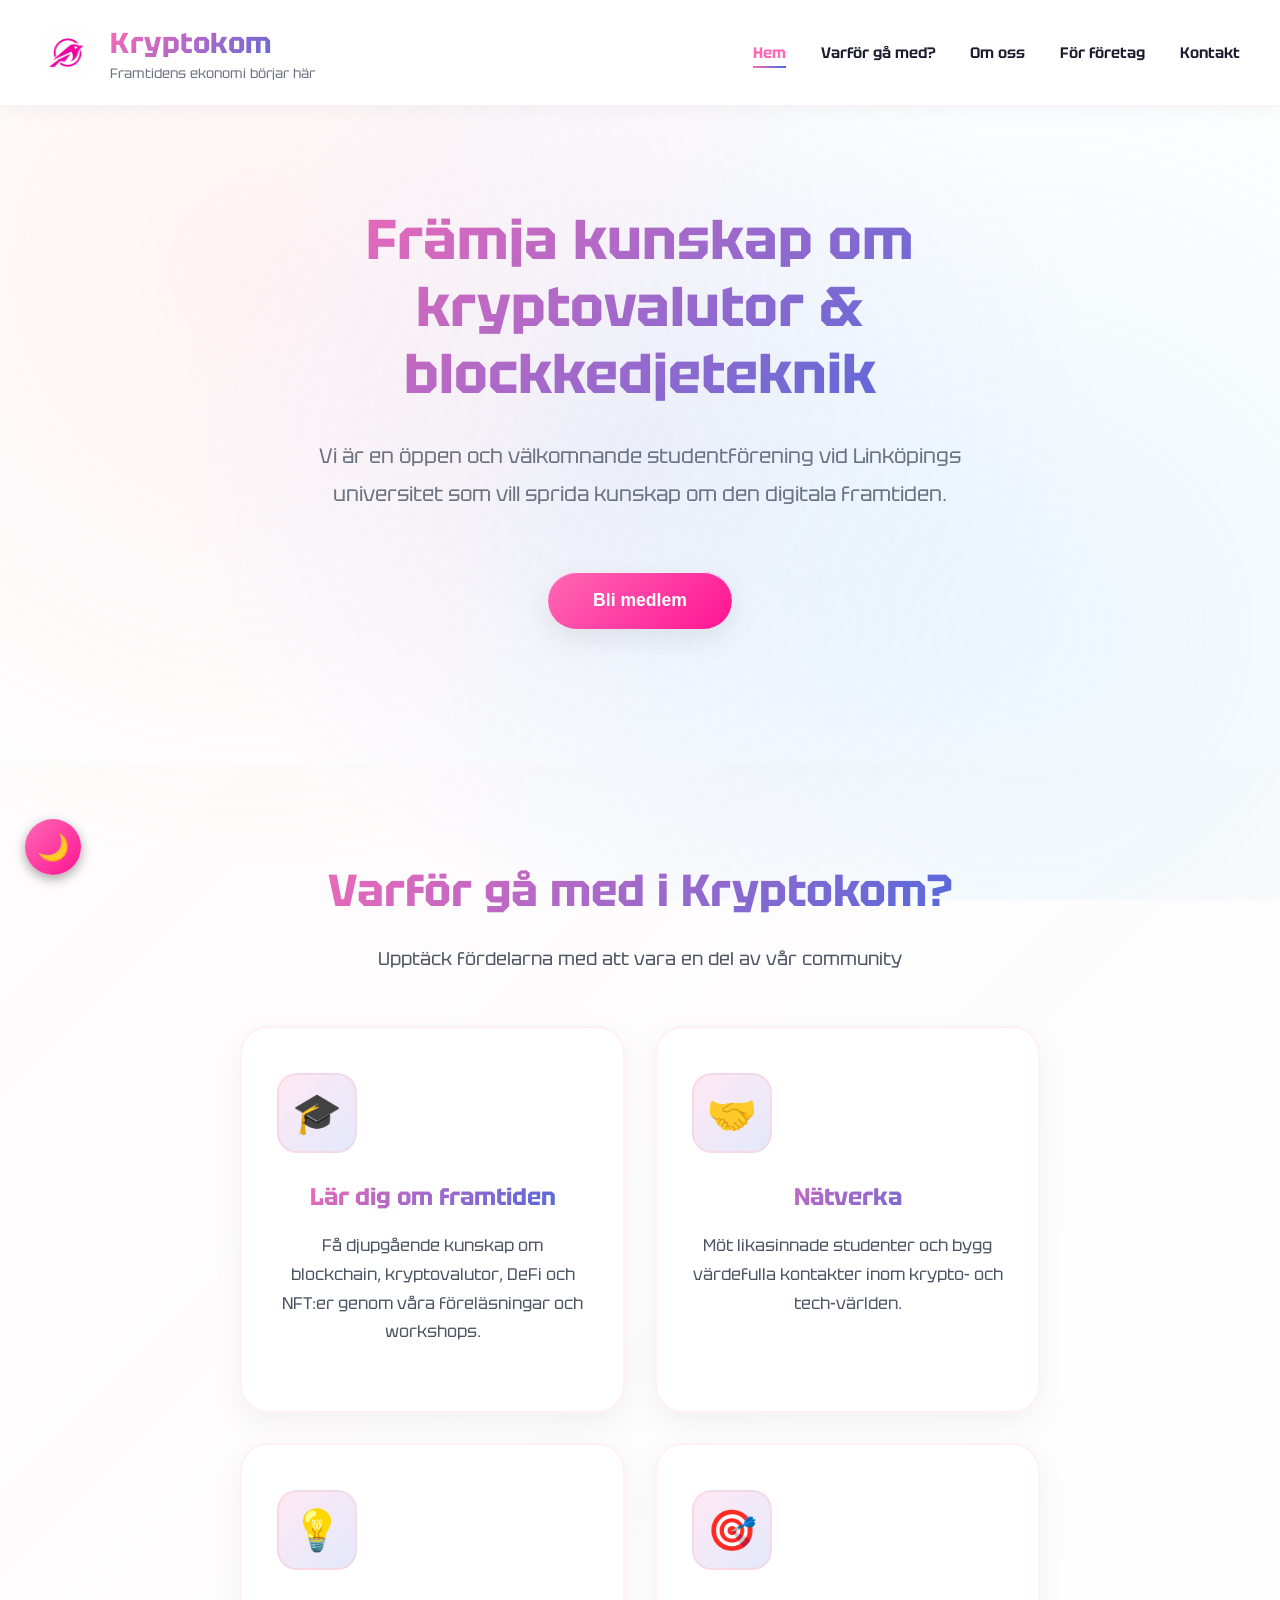
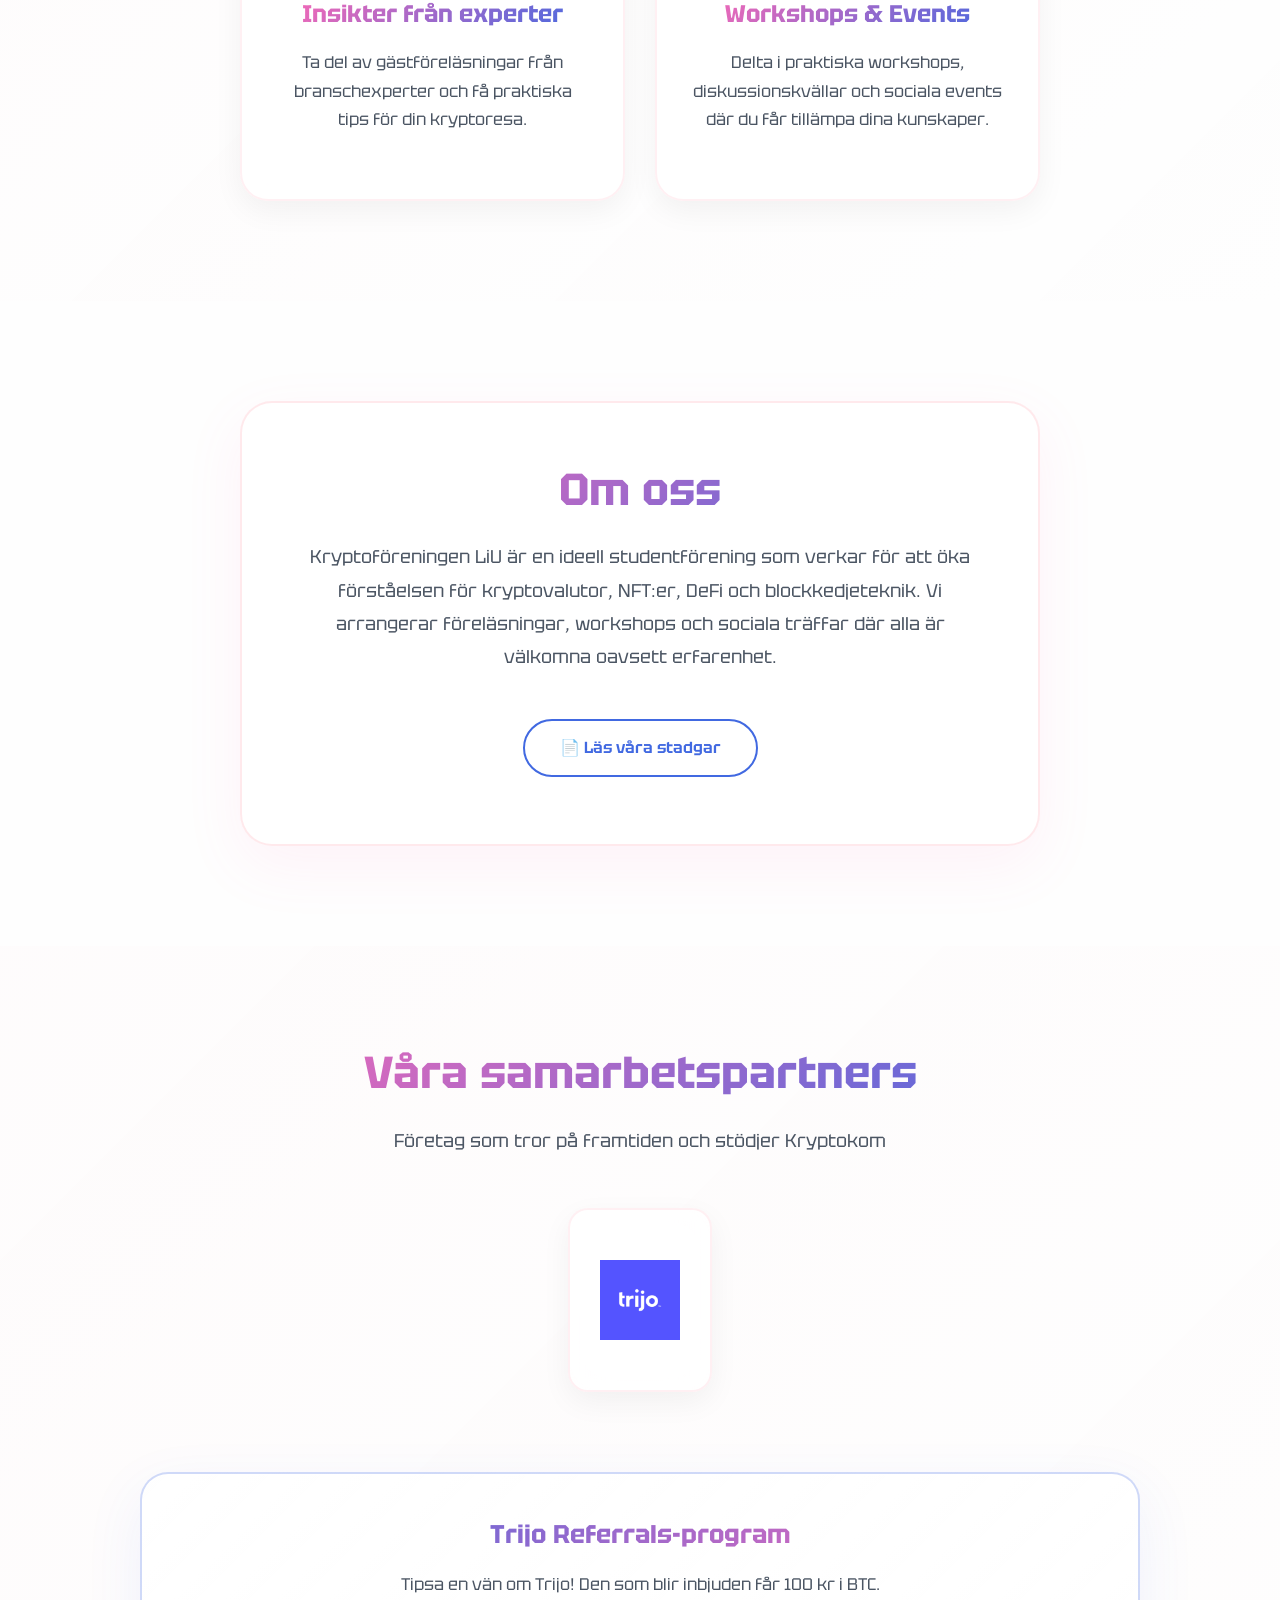
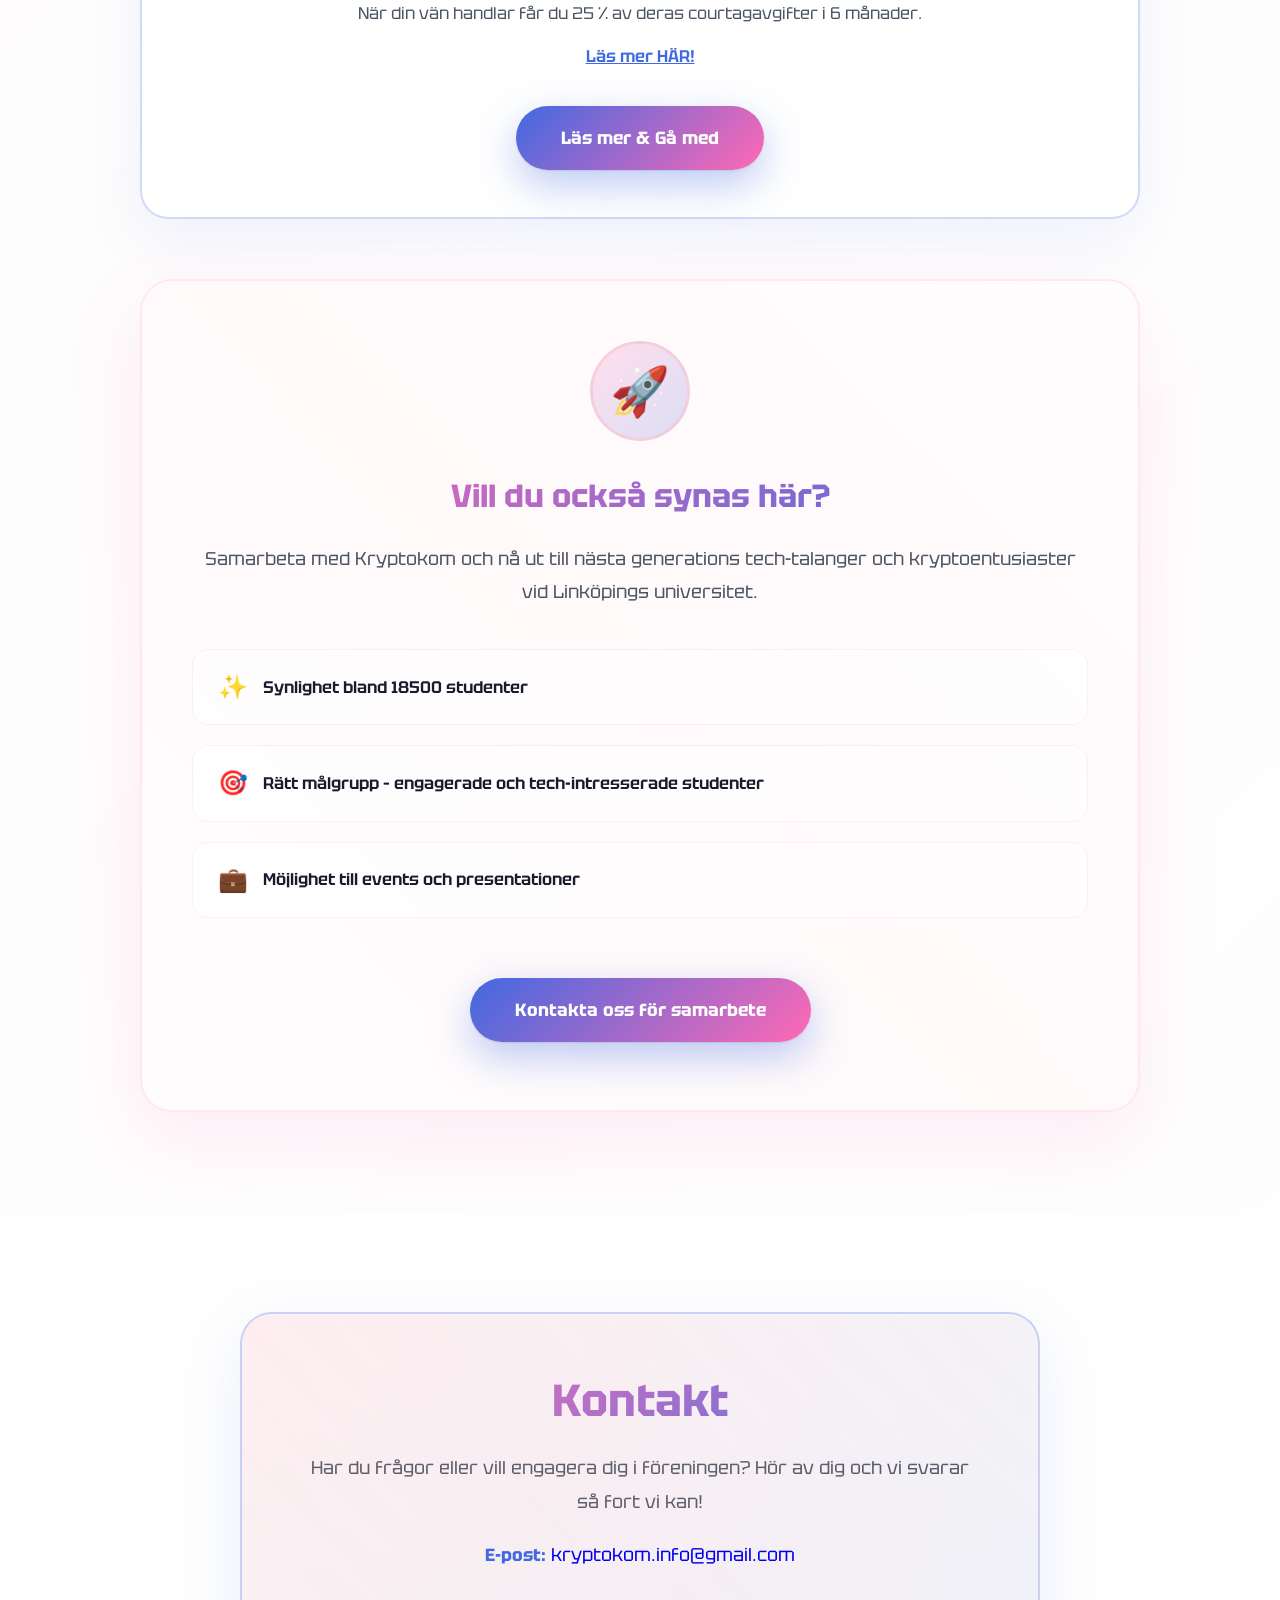
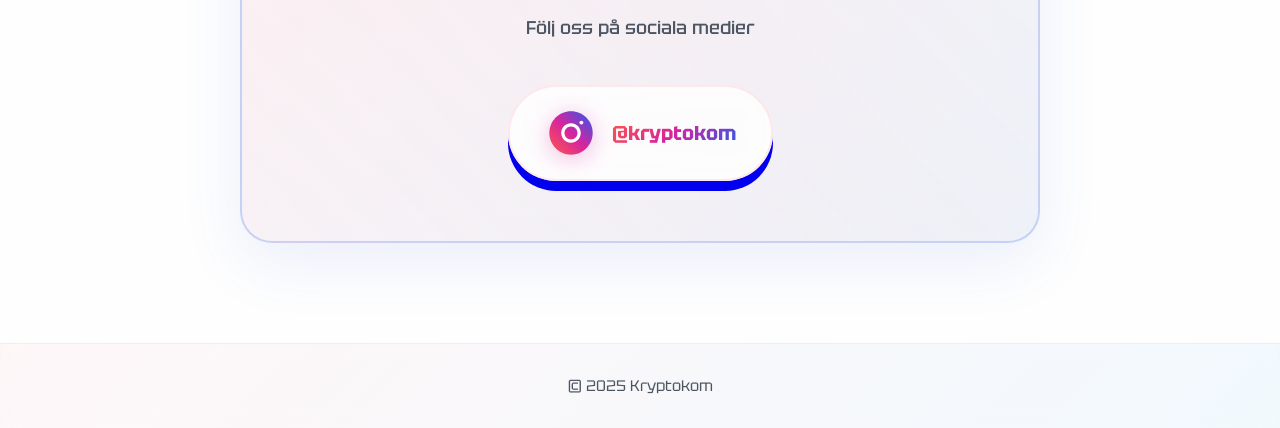
==== commit eb797f0d: "lite fix" ====
--- a/index.html
+++ b/index.html
@@ -1,7 +1,8 @@
 <!DOCTYPE html>
 <html lang="sv">
+
 <head>
-    
+
     <meta charset="UTF-8">
     <meta name="viewport" content="width=device-width, initial-scale=1.0">
     <title>Kryptokom - Framtidens ekonomi börjar här</title>
@@ -12,6 +13,7 @@
     <link href="https://fonts.googleapis.com/css2?family=Tektur:wght@400..900&display=swap" rel="stylesheet">
     <script></script>
 </head>
+
 <body>
     <div id="scroll-progress"></div>
 
@@ -38,7 +40,8 @@
     <section id="home" class="section">
         <div class="content">
             <h2>Främja kunskap om kryptovalutor & blockkedjeteknik</h2>
-            <p>Vi är en öppen och välkomnande studentförening vid Linköpings universitet som vill sprida kunskap om den digitala framtiden.</p>
+            <p>Vi är en öppen och välkomnande studentförening vid Linköpings universitet som vill sprida kunskap om den
+                digitala framtiden.</p>
             <a href="https://forms.gle/2U91qRzJwNPku2dQ6" target="_blank">
                 <button id="joinBtn">Bli medlem</button>
             </a>
@@ -50,12 +53,13 @@
         <div class="content">
             <h2>Varför gå med i Kryptokom?</h2>
             <p class="section-subtitle">Upptäck fördelarna med att vara en del av vår community</p>
-            
+
             <div class="feature-cards">
                 <div class="feature-card">
                     <div class="feature-icon">🎓</div>
                     <h3>Lär dig om framtiden</h3>
-                    <p>Få djupgående kunskap om blockchain, kryptovalutor, DeFi och NFT:er genom våra föreläsningar och workshops.</p>
+                    <p>Få djupgående kunskap om blockchain, kryptovalutor, DeFi och NFT:er genom våra föreläsningar och
+                        workshops.</p>
                 </div>
 
                 <div class="feature-card">
@@ -73,7 +77,8 @@
                 <div class="feature-card">
                     <div class="feature-icon">🎯</div>
                     <h3>Workshops & Events</h3>
-                    <p>Delta i praktiska workshops, diskussionskvällar och sociala events där du får tillämpa dina kunskaper.</p>
+                    <p>Delta i praktiska workshops, diskussionskvällar och sociala events där du får tillämpa dina
+                        kunskaper.</p>
                 </div>
             </div>
         </div>
@@ -82,8 +87,9 @@
     <section id="about" class="section">
         <div class="content">
             <h2>Om oss</h2>
-            <p>Kryptoföreningen LiU är en ideell studentförening som verkar för att öka förståelsen för kryptovalutor, NFT:er, DeFi och blockkedjeteknik. 
-            Vi arrangerar föreläsningar, workshops och sociala träffar där alla är välkomna oavsett erfarenhet.</p>
+            <p>Kryptoföreningen LiU är en ideell studentförening som verkar för att öka förståelsen för kryptovalutor,
+                NFT:er, DeFi och blockkedjeteknik.
+                Vi arrangerar föreläsningar, workshops och sociala träffar där alla är välkomna oavsett erfarenhet.</p>
             <a href="documents/reviderade_stadgar.pdf" target="_blank" class="secondary-button">
                 📄 Läs våra stadgar
             </a>
@@ -94,24 +100,24 @@
         <div class="content">
             <h2>Våra samarbetspartners</h2>
             <p class="section-subtitle">Företag som tror på framtiden och stödjer Kryptokom</p>
-            
+
             <!-- Logotyper från samarbetspartners -->
             <div class="partner-logos">
                 <div class="partner-logo-placeholder">
                     <a href="https://trijo.co" target="_blank" rel="noopener noreferrer">
-                    <img src="images/trijo_loga.png" alt="Trijo logotyp" class="partner-logo">
+                        <img src="images/trijo_loga.png" alt="Trijo logotyp" class="partner-logo">
+                        <span> </span>
+                    </a>
+                </div>
+                <!-- <div class="partner-logo-placeholder">
                     <span> </span>
-                    </a>
                 </div>
                 <div class="partner-logo-placeholder">
                     <span> </span>
                 </div>
                 <div class="partner-logo-placeholder">
                     <span> </span>
-                </div>
-                <div class="partner-logo-placeholder">
-                    <span> </span>
-                </div>
+                </div> -->
             </div>
 
 
@@ -119,12 +125,13 @@
             <div class="partner-referral-info">
                 <h4>Trijo Referrals-program</h4>
                 <p>Tipsa en vän om Trijo! Den som blir inbjuden får 100 kr i BTC.
-                <br>När din vän handlar får du 25 % av deras courtagavgifter i 6 månader.
+                    <br>När din vän handlar får du 25 % av deras courtagavgifter i 6 månader.
                 </p>
                 <p>
-                <a href="https://trijo.co/referrals/" target="_blank" rel="noopener noreferrer">Läs mer HÄR!</a>
+                    <a href="https://trijo.co/referrals/" target="_blank" rel="noopener noreferrer">Läs mer HÄR!</a>
                 </p>
-                <a href="https://trijo.co" target="_blank" rel="noopener noreferrer" class="partner-cta-button">Läs mer & Gå med</a>
+                <a href="https://trijo.co" target="_blank" rel="noopener noreferrer" class="partner-cta-button">Läs mer
+                    & Gå med</a>
             </div>
 
 
@@ -132,8 +139,9 @@
             <div class="partner-cta">
                 <div class="partner-cta-icon">🚀</div>
                 <h3>Vill du också synas här?</h3>
-                <p>Samarbeta med Kryptokom och nå ut till nästa generations tech-talanger och kryptoentusiaster vid Linköpings universitet.</p>
-                
+                <p>Samarbeta med Kryptokom och nå ut till nästa generations tech-talanger och kryptoentusiaster vid
+                    Linköpings universitet.</p>
+
                 <div class="partner-benefits">
                     <div class="partner-benefit">
                         <span class="benefit-icon">✨</span>
@@ -149,7 +157,8 @@
                     </div>
                 </div>
 
-                <a href="mailto:kryptokom.event@gmail.com?subject=Samarbete%20med%20Kryptokom" class="partner-cta-button">
+                <a href="mailto:kryptokom.event@gmail.com?subject=Samarbete%20med%20Kryptokom"
+                    class="partner-cta-button">
                     Kontakta oss för samarbete
                 </a>
             </div>
@@ -161,21 +170,27 @@
             <h2>Kontakt</h2>
             <p>Har du frågor eller vill engagera dig i föreningen? Hör av dig och vi svarar så fort vi kan!</p>
             <p><strong>E-post:</strong> <a href="mailto:kryptokom.info@gmail.com">kryptokom.info@gmail.com</a> </p>
-            
+
             <!-- Instagram sektion -->
             <div class="social-media">
                 <p class="social-text">Följ oss på sociala medier</p>
-                <a href="https://www.instagram.com/kryptokom/" target="_blank" rel="noopener noreferrer" class="instagram-link" aria-label="Följ oss på Instagram">
+                <a href="https://www.instagram.com/kryptokom/" target="_blank" rel="noopener noreferrer"
+                    class="instagram-link" aria-label="Följ oss på Instagram">
                     <div class="instagram-icon">
                         <svg viewBox="0 0 24 24" fill="none" xmlns="http://www.w3.org/2000/svg">
-                            <path d="M12 2C6.477 2 2 6.477 2 12C2 17.523 6.477 22 12 22C17.523 22 22 17.523 22 12C22 6.477 17.523 2 12 2Z" fill="url(#instagram-gradient)"/>
-                            <path d="M12 7.5C9.51 7.5 7.5 9.51 7.5 12C7.5 14.49 9.51 16.5 12 16.5C14.49 16.5 16.5 14.49 16.5 12C16.5 9.51 14.49 7.5 12 7.5ZM12 15C10.343 15 9 13.657 9 12C9 10.343 10.343 9 12 9C13.657 9 15 10.343 15 12C15 13.657 13.657 15 12 15Z" fill="white"/>
-                            <circle cx="16.8" cy="7.2" r="0.9" fill="white"/>
+                            <path
+                                d="M12 2C6.477 2 2 6.477 2 12C2 17.523 6.477 22 12 22C17.523 22 22 17.523 22 12C22 6.477 17.523 2 12 2Z"
+                                fill="url(#instagram-gradient)" />
+                            <path
+                                d="M12 7.5C9.51 7.5 7.5 9.51 7.5 12C7.5 14.49 9.51 16.5 12 16.5C14.49 16.5 16.5 14.49 16.5 12C16.5 9.51 14.49 7.5 12 7.5ZM12 15C10.343 15 9 13.657 9 12C9 10.343 10.343 9 12 9C13.657 9 15 10.343 15 12C15 13.657 13.657 15 12 15Z"
+                                fill="white" />
+                            <circle cx="16.8" cy="7.2" r="0.9" fill="white" />
                             <defs>
-                                <linearGradient id="instagram-gradient" x1="2" y1="22" x2="22" y2="2" gradientUnits="userSpaceOnUse">
-                                    <stop offset="0%" stop-color="#FD5949"/>
-                                    <stop offset="50%" stop-color="#D6249F"/>
-                                    <stop offset="100%" stop-color="#285AEB"/>
+                                <linearGradient id="instagram-gradient" x1="2" y1="22" x2="22" y2="2"
+                                    gradientUnits="userSpaceOnUse">
+                                    <stop offset="0%" stop-color="#FD5949" />
+                                    <stop offset="50%" stop-color="#D6249F" />
+                                    <stop offset="100%" stop-color="#285AEB" />
                                 </linearGradient>
                             </defs>
                         </svg>
@@ -192,4 +207,5 @@
 
     <script src="script.js"></script>
 </body>
+
 </html>
--- a/style.css
+++ b/style.css
@@ -23,7 +23,7 @@
   left: 0;
   width: 100%;
   height: 100%;
-  background: 
+  background:
     radial-gradient(circle at 20% 30%, rgba(255, 182, 193, 0.15) 0%, transparent 50%),
     radial-gradient(circle at 80% 70%, rgba(135, 206, 250, 0.15) 0%, transparent 50%),
     radial-gradient(circle at 50% 50%, rgba(65, 105, 225, 0.08) 0%, transparent 60%);
@@ -32,8 +32,15 @@
 }
 
 @keyframes gradientShift {
-  0%, 100% { opacity: 1; }
-  50% { opacity: 0.8; }
+
+  0%,
+  100% {
+    opacity: 1;
+  }
+
+  50% {
+    opacity: 0.8;
+  }
 }
 
 @keyframes fadeInUp {
@@ -41,6 +48,7 @@
     opacity: 0;
     transform: translateY(30px);
   }
+
   to {
     opacity: 1;
     transform: translateY(0);
@@ -48,19 +56,25 @@
 }
 
 @keyframes fadeIn {
-  from { 
+  from {
     opacity: 0;
     transform: translateY(-10px);
   }
-  to { 
+
+  to {
     opacity: 1;
     transform: translateY(0);
   }
 }
 
 @keyframes shimmer {
-  0% { transform: translateX(-100%) translateY(-100%) rotate(45deg); }
-  100% { transform: translateX(100%) translateY(100%) rotate(45deg); }
+  0% {
+    transform: translateX(-100%) translateY(-100%) rotate(45deg);
+  }
+
+  100% {
+    transform: translateX(100%) translateY(100%) rotate(45deg);
+  }
 }
 
 a {
@@ -307,7 +321,7 @@
   font-weight: 600;
   transition: all 0.3s cubic-bezier(0.4, 0, 0.2, 1);
   margin-top: 25px;
-  box-shadow: 
+  box-shadow:
     0 10px 30px rgba(0, 0, 0, 0.08),
     inset 0 1px 0 rgba(255, 255, 255, 0.9);
   position: relative;
@@ -321,7 +335,7 @@
 .instagram-link:hover {
   transform: translateY(-5px);
   border-color: rgba(214, 36, 159, 0.5);
-  box-shadow: 
+  box-shadow:
     0 20px 50px rgba(214, 36, 159, 0.25),
     inset 0 1px 0 rgba(255, 255, 255, 0.9);
 }
@@ -384,7 +398,7 @@
 #themeToggle {
   position: fixed;
   bottom: 25px;
-  right: 25px;
+  left: 25px;
   width: 56px;
   height: 56px;
   padding: 0;
@@ -506,7 +520,7 @@
   -webkit-text-fill-color: transparent;
 }
 
-body.dark-mode .partner-cta > p,
+body.dark-mode .partner-cta>p,
 body.dark-mode .partner-benefit span:last-child {
   color: #e5e7eb;
 }
@@ -519,6 +533,29 @@
 body.dark-mode .partner-benefit:hover {
   background: rgba(255, 255, 255, 0.1);
   border-color: rgba(255, 105, 180, 0.3);
+}
+
+.partner-logos {
+  display: flex;
+  flex-direction: column;
+  justify-content: center;
+  align-items: center;
+  margin-bottom: 48px;
+}
+
+/* FOR DESKTOP */
+@media screen and (min-width: 768px) {
+  .partner-logos {
+    display: flex;
+    flex-direction: row;
+    gap: 30px;
+    margin: 50px 0 80px;
+    justify-content: center;
+    align-items: center;
+    /* max-width: 900px;
+    margin-left: auto;
+    margin-right: auto; */
+  }
 }
 
 /* ==========================
@@ -532,6 +569,7 @@
   .logo-container {
     width: auto;
     justify-content: flex-start;
+    gap: 20px;
     flex: 1;
   }
 
@@ -668,14 +706,14 @@
     display: block;
     width: 100%;
     height: 8px;
-    background: linear-gradient(90deg, 
-      rgba(255, 105, 180, 0.3) 0%, 
-      rgba(255, 105, 180, 0.3) 25%, 
-      rgba(65, 105, 225, 0.3) 25%, 
-      rgba(65, 105, 225, 0.3) 50%,
-      rgba(255, 105, 180, 0.3) 50%,
-      rgba(255, 105, 180, 0.3) 75%,
-      rgba(65, 105, 225, 0.3) 75%);
+    background: linear-gradient(90deg,
+        rgba(255, 105, 180, 0.3) 0%,
+        rgba(255, 105, 180, 0.3) 25%,
+        rgba(65, 105, 225, 0.3) 25%,
+        rgba(65, 105, 225, 0.3) 50%,
+        rgba(255, 105, 180, 0.3) 50%,
+        rgba(255, 105, 180, 0.3) 75%,
+        rgba(65, 105, 225, 0.3) 75%);
     border-radius: 10px;
     margin: 20px auto 0;
     max-width: 120px;
@@ -689,10 +727,7 @@
     padding: 0 10px;
   }
 
-  .partner-logos {
-    display: flex;
-    flex-direction: column;
-  }
+
 
   .partner-logos::-webkit-scrollbar {
     display: none;
@@ -736,7 +771,7 @@
     margin-bottom: 18px;
   }
 
-  .partner-cta > p {
+  .partner-cta>p {
     font-size: 1.05rem;
     margin-bottom: 30px;
   }
@@ -858,7 +893,7 @@
     margin: 0 !important;
     line-height: 1 !important;
     bottom: 20px;
-    right: 20px;
+    left: 20px;
     box-shadow: 0 3px 10px rgba(0, 0, 0, 0.3);
   }
 
@@ -903,115 +938,6 @@
   }
 }
 
-@media (max-width: 380px) {
-  .logo-text h1 {
-    font-size: 1.1rem;
-  }
-
-  .logo-text p {
-    font-size: 0.7rem;
-  }
-
-  .logo {
-    width: 40px;
-  }
-
-  #home h2 {
-    font-size: 1.75rem;
-  }
-
-  #home p {
-    font-size: 1rem;
-  }
-
-  .feature-card {
-    flex: 0 0 260px;
-    width: 260px;
-    padding: 25px 20px;
-  }
-
-  .feature-cards {
-    padding-left: max(15px, calc((100vw - 260px) / 2));
-    padding-right: max(15px, calc((100vw - 260px) / 2));
-    gap: 12px;
-  }
-
-  .feature-icon {
-    width: 55px;
-    height: 55px;
-    font-size: 1.8rem;
-  }
-
-  .feature-card h3 {
-    font-size: 1.15rem;
-  }
-
-  .feature-card p {
-    font-size: 0.9rem;
-  }
-
-  .partner-logo-placeholder {
-    flex: 0 0 230px;
-    width: 230px;
-    min-height: 110px;
-    padding: 30px 18px;
-  }
-
-  .partner-logos {
-    padding-left: max(15px, calc((100vw - 230px) / 2));
-    padding-right: max(15px, calc((100vw - 230px) / 2));
-  }
-
-  .partner-referral-info {
-    padding: 30px 20px;
-  }
-
-  .partner-referral-info h4 {
-    font-size: 1.3rem;
-  }
-
-  .partner-referral-info p {
-    font-size: 0.95rem;
-  }
-
-  .partner-cta {
-    padding: 35px 20px;
-  }
-
-  .partner-cta-icon {
-    width: 70px;
-    height: 70px;
-    font-size: 2.2rem;
-  }
-
-  .partner-cta h3 {
-    font-size: 1.4rem;
-  }
-
-  .partner-cta > p {
-    font-size: 1rem;
-  }
-
-  .partner-benefit span:last-child {
-    font-size: 0.9rem;
-  }
-
-  .partner-cta-button {
-    padding: 14px 30px;
-    font-size: 1rem;
-  }
-
-  button {
-    min-width: 220px;
-    padding: 14px 30px;
-  }
-
-  .secondary-button {
-    min-width: 200px;
-    padding: 12px 28px;
-    font-size: 0.95rem;
-  }
-}
 
 @media (min-width: 390px) and (max-width: 430px) {
   .feature-card {
@@ -1029,11 +955,8 @@
     width: 270px;
   }
 
-  .partner-logos {
-    padding-left: max(20px, calc((100vw - 270px) / 2));
-    padding-right: max(20px, calc((100vw - 270px) / 2));
-  }
-} 
+
+}
 
 button::before {
   content: '';
@@ -1056,7 +979,7 @@
 button:hover {
   background: linear-gradient(135deg, #FF1493, #FF69B4);
   transform: translateY(-4px);
-  box-shadow: 
+  box-shadow:
     0 20px 40px rgba(255, 105, 180, 0.45),
     0 2px 4px rgba(0, 0, 0, 0.1);
 }
@@ -1146,7 +1069,7 @@
   cursor: pointer;
   position: relative;
   overflow: hidden;
-  box-shadow: 
+  box-shadow:
     0 10px 30px rgba(0, 0, 0, 0.05),
     inset 0 1px 0 rgba(255, 255, 255, 0.9);
 }
@@ -1170,7 +1093,7 @@
 .feature-card:hover {
   transform: translateY(-10px);
   border-color: rgba(255, 105, 180, 0.4);
-  box-shadow: 
+  box-shadow:
     0 20px 50px rgba(255, 105, 180, 0.15),
     inset 0 1px 0 rgba(255, 255, 255, 0.9);
 }
@@ -1179,10 +1102,21 @@
   transition-delay: calc(var(--card-index, 0) * 0.1s);
 }
 
-.feature-card:nth-child(1) { --card-index: 0; }
-.feature-card:nth-child(2) { --card-index: 1; }
-.feature-card:nth-child(3) { --card-index: 2; }
-.feature-card:nth-child(4) { --card-index: 3; }
+.feature-card:nth-child(1) {
+  --card-index: 0;
+}
+
+.feature-card:nth-child(2) {
+  --card-index: 1;
+}
+
+.feature-card:nth-child(3) {
+  --card-index: 2;
+}
+
+.feature-card:nth-child(4) {
+  --card-index: 3;
+}
 
 .feature-icon {
   width: 80px;
@@ -1235,7 +1169,7 @@
   padding: 60px;
   border-radius: 32px;
   border: 2px solid rgba(255, 182, 193, 0.3);
-  box-shadow: 
+  box-shadow:
     0 20px 60px rgba(255, 105, 180, 0.08),
     inset 0 1px 0 rgba(255, 255, 255, 0.9);
   transition: all 0.4s ease;
@@ -1243,7 +1177,7 @@
 
 #about .content:hover {
   transform: translateY(-5px);
-  box-shadow: 
+  box-shadow:
     0 30px 80px rgba(255, 105, 180, 0.12),
     inset 0 1px 0 rgba(255, 255, 255, 0.9);
   border-color: rgba(255, 105, 180, 0.4);
@@ -1261,15 +1195,6 @@
   max-width: 1000px;
 }
 
-.partner-logos {
-  display: grid;
-  grid-template-columns: repeat(auto-fit, minmax(200px, 1fr));
-  gap: 30px;
-  margin: 50px 0 80px;
-  max-width: 900px;
-  margin-left: auto;
-  margin-right: auto;
-}
 
 .partner-logo-placeholder {
   background: rgba(255, 255, 255, 0.8);
@@ -1320,7 +1245,7 @@
   padding: 40px 45px;
   border-radius: 28px;
   border: 2px solid rgba(65, 105, 225, 0.25);
-  box-shadow: 
+  box-shadow:
     0 20px 60px rgba(65, 105, 225, 0.08),
     inset 0 1px 0 rgba(255, 255, 255, 0.9);
   margin-bottom: 60px;
@@ -1329,7 +1254,7 @@
 
 .partner-referral-info:hover {
   transform: translateY(-5px);
-  box-shadow: 
+  box-shadow:
     0 30px 80px rgba(65, 105, 225, 0.12),
     inset 0 1px 0 rgba(255, 255, 255, 0.9);
   border-color: rgba(65, 105, 225, 0.4);
@@ -1370,7 +1295,7 @@
   padding: 60px 50px;
   border-radius: 32px;
   border: 2px solid rgba(255, 182, 193, 0.3);
-  box-shadow: 
+  box-shadow:
     0 30px 80px rgba(255, 105, 180, 0.12),
     inset 0 1px 0 rgba(255, 255, 255, 0.9);
   position: relative;
@@ -1391,7 +1316,7 @@
 
 .partner-cta:hover {
   transform: translateY(-5px);
-  box-shadow: 
+  box-shadow:
     0 40px 100px rgba(255, 105, 180, 0.18),
     inset 0 1px 0 rgba(255, 255, 255, 0.9);
   border-color: rgba(255, 105, 180, 0.5);
@@ -1429,7 +1354,7 @@
   z-index: 1;
 }
 
-.partner-cta > p {
+.partner-cta>p {
   color: #4b5563;
   font-size: 1.15rem;
   line-height: 1.8;
@@ -1487,7 +1412,7 @@
   text-decoration: none;
   transition: all 0.3s cubic-bezier(0.4, 0, 0.2, 1);
   margin-top: 20px;
-  box-shadow: 
+  box-shadow:
     0 15px 40px rgba(65, 105, 225, 0.35),
     0 1px 2px rgba(0, 0, 0, 0.1);
   font-family: 'Tektur', sans-serif;
@@ -1517,7 +1442,7 @@
 .partner-cta-button:hover {
   background: linear-gradient(135deg, #FF69B4, #4169E1);
   transform: translateY(-4px);
-  box-shadow: 
+  box-shadow:
     0 25px 50px rgba(65, 105, 225, 0.45),
     0 2px 4px rgba(0, 0, 0, 0.1);
 }
@@ -1540,7 +1465,7 @@
   padding: 60px;
   border-radius: 32px;
   border: 2px solid rgba(65, 105, 225, 0.25);
-  box-shadow: 
+  box-shadow:
     0 20px 60px rgba(65, 105, 225, 0.1),
     inset 0 1px 0 rgba(255, 255, 255, 0.6);
   transition: all 0.4s ease;
@@ -1561,7 +1486,7 @@
 
 #contact .content:hover {
   transform: translateY(-5px);
-  box-shadow: 
+  box-shadow:
     0 30px 80px rgba(65, 105, 225, 0.15),
     inset 0 1px 0 rgba(255, 255, 255, 0.6);
   border-color: rgba(65, 105, 225, 0.4);
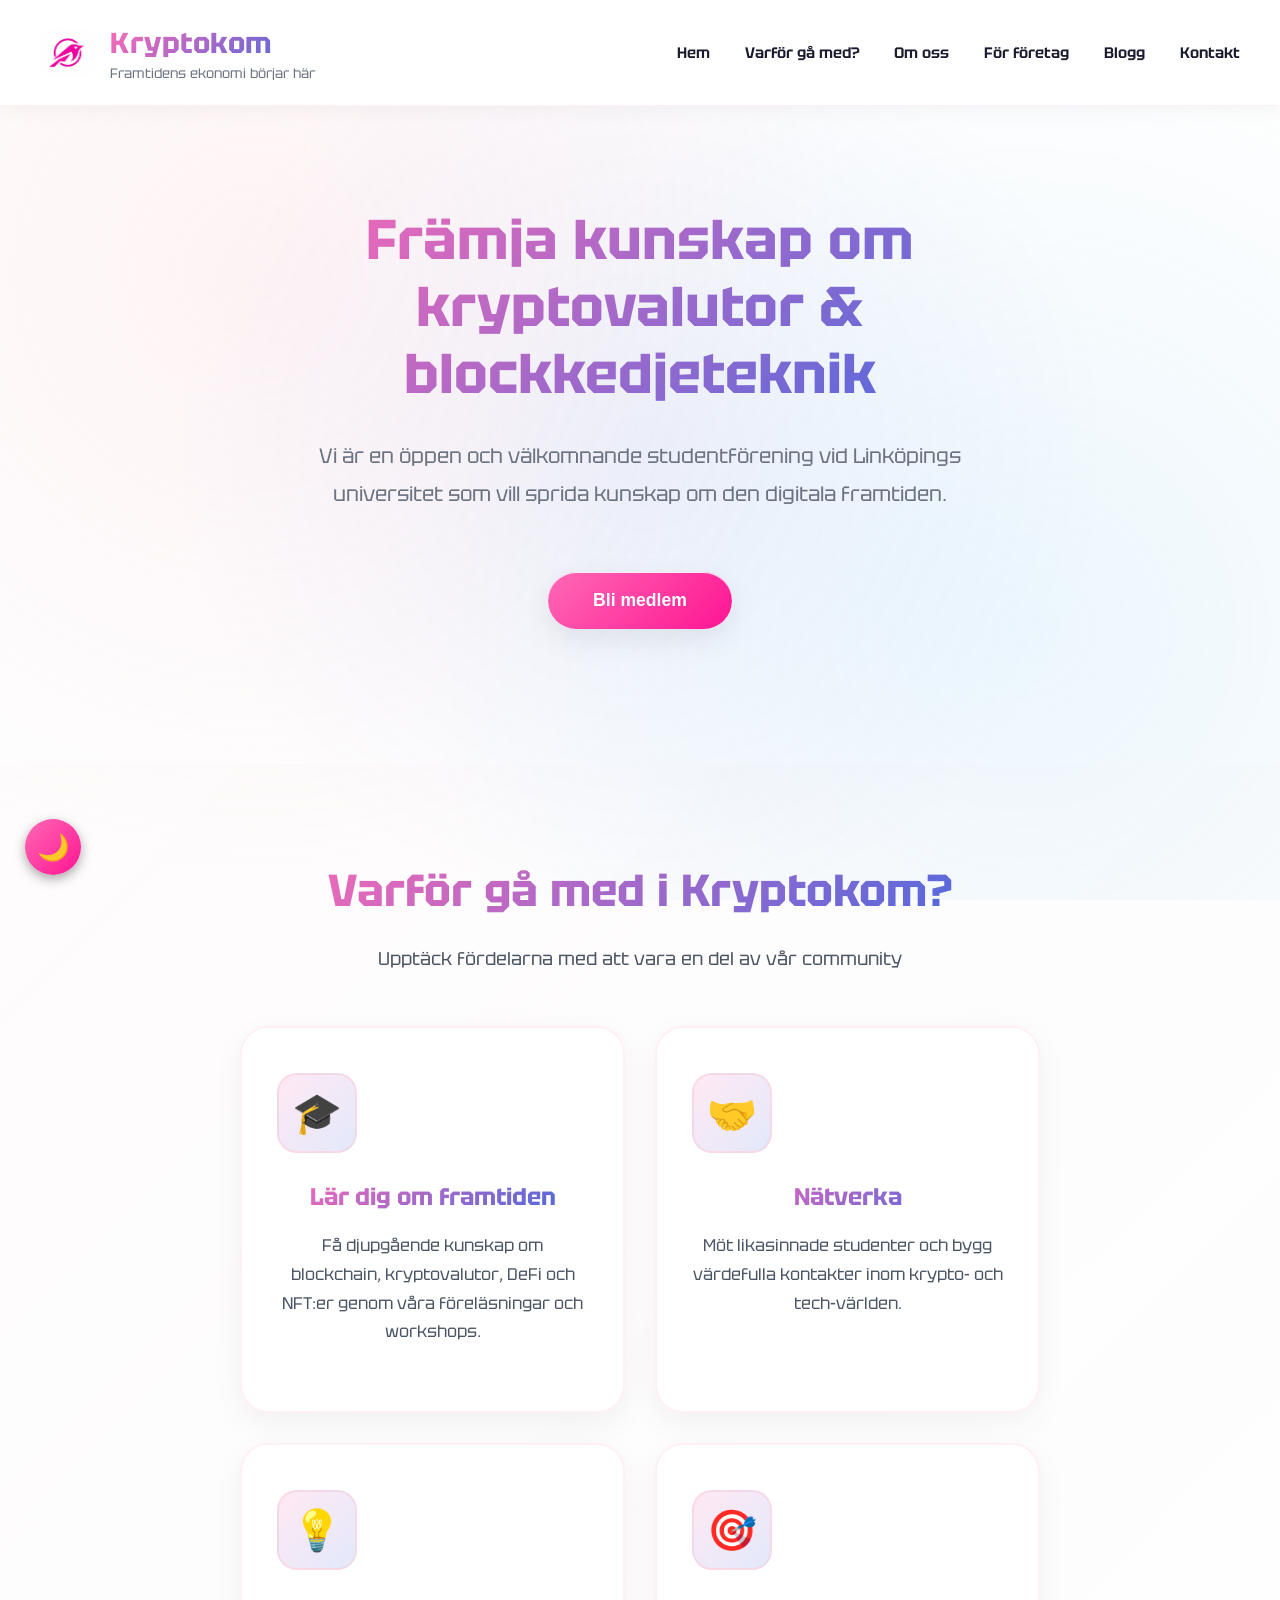
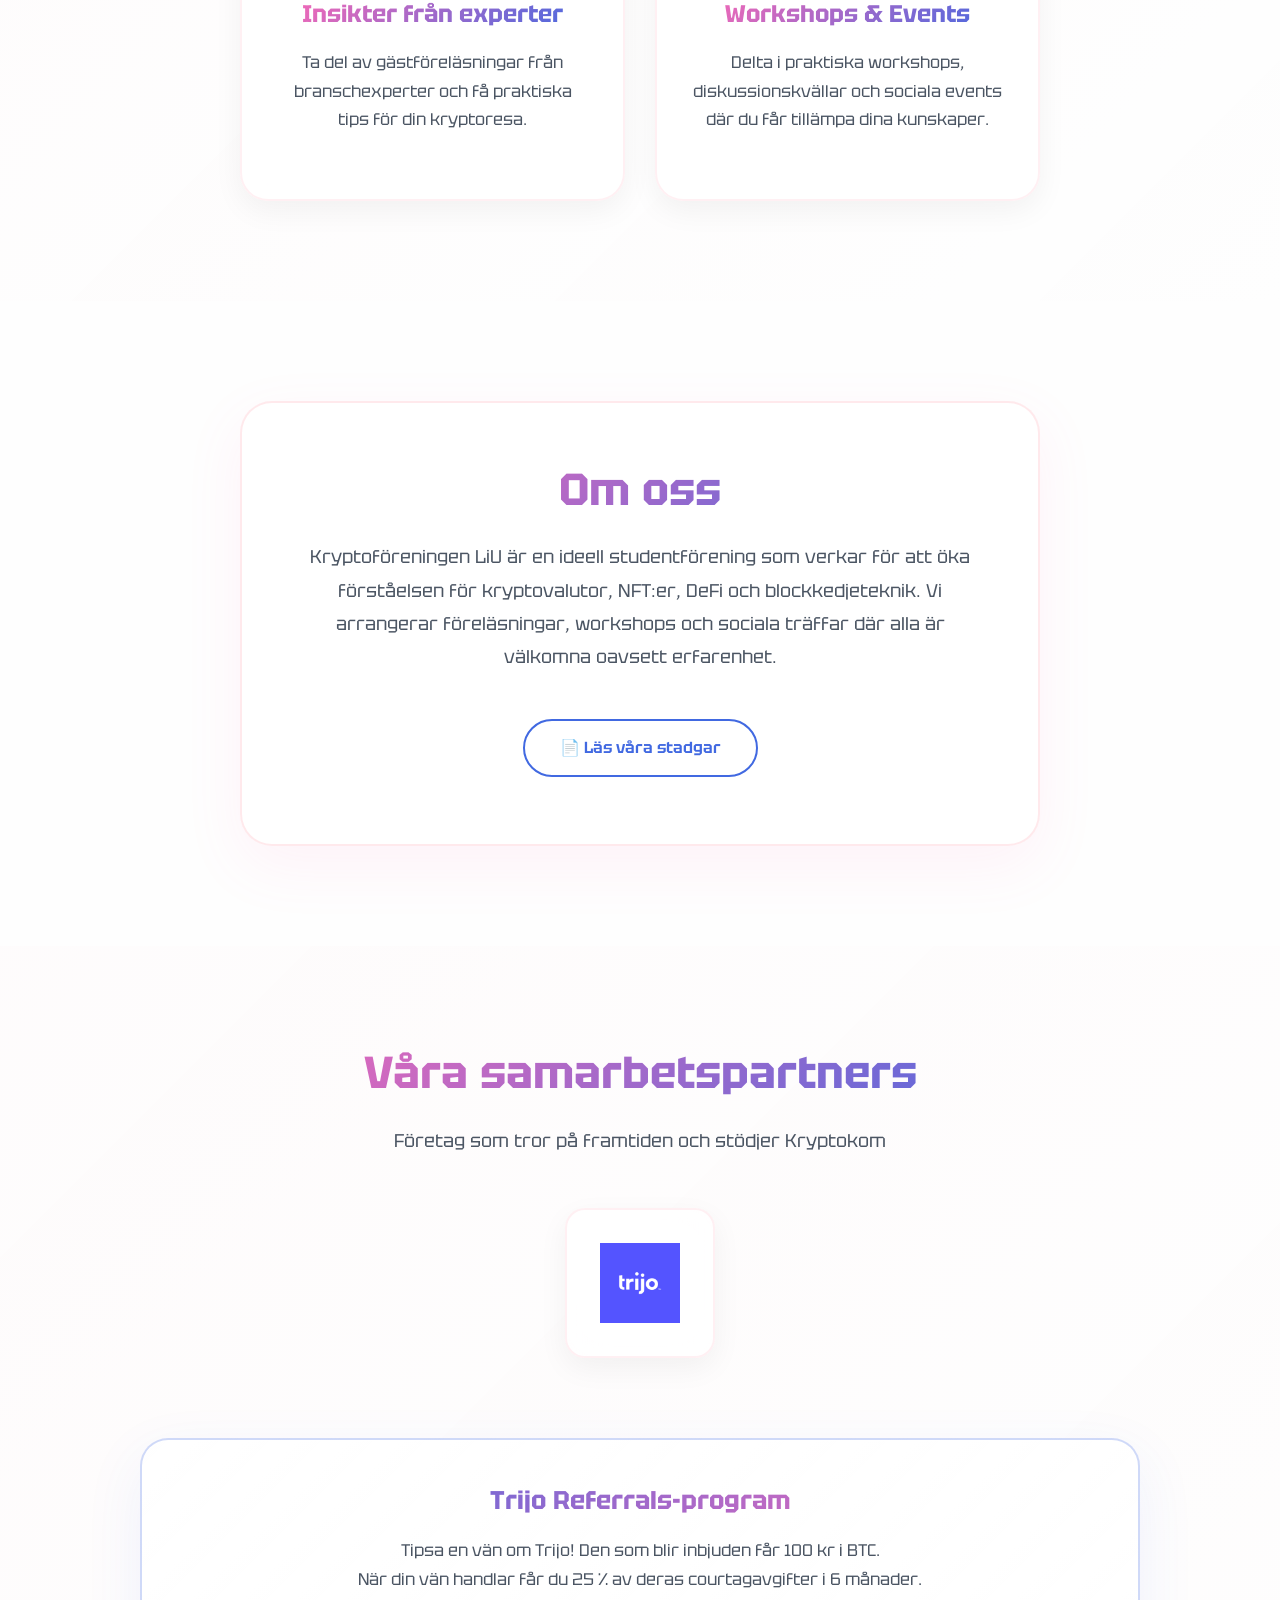
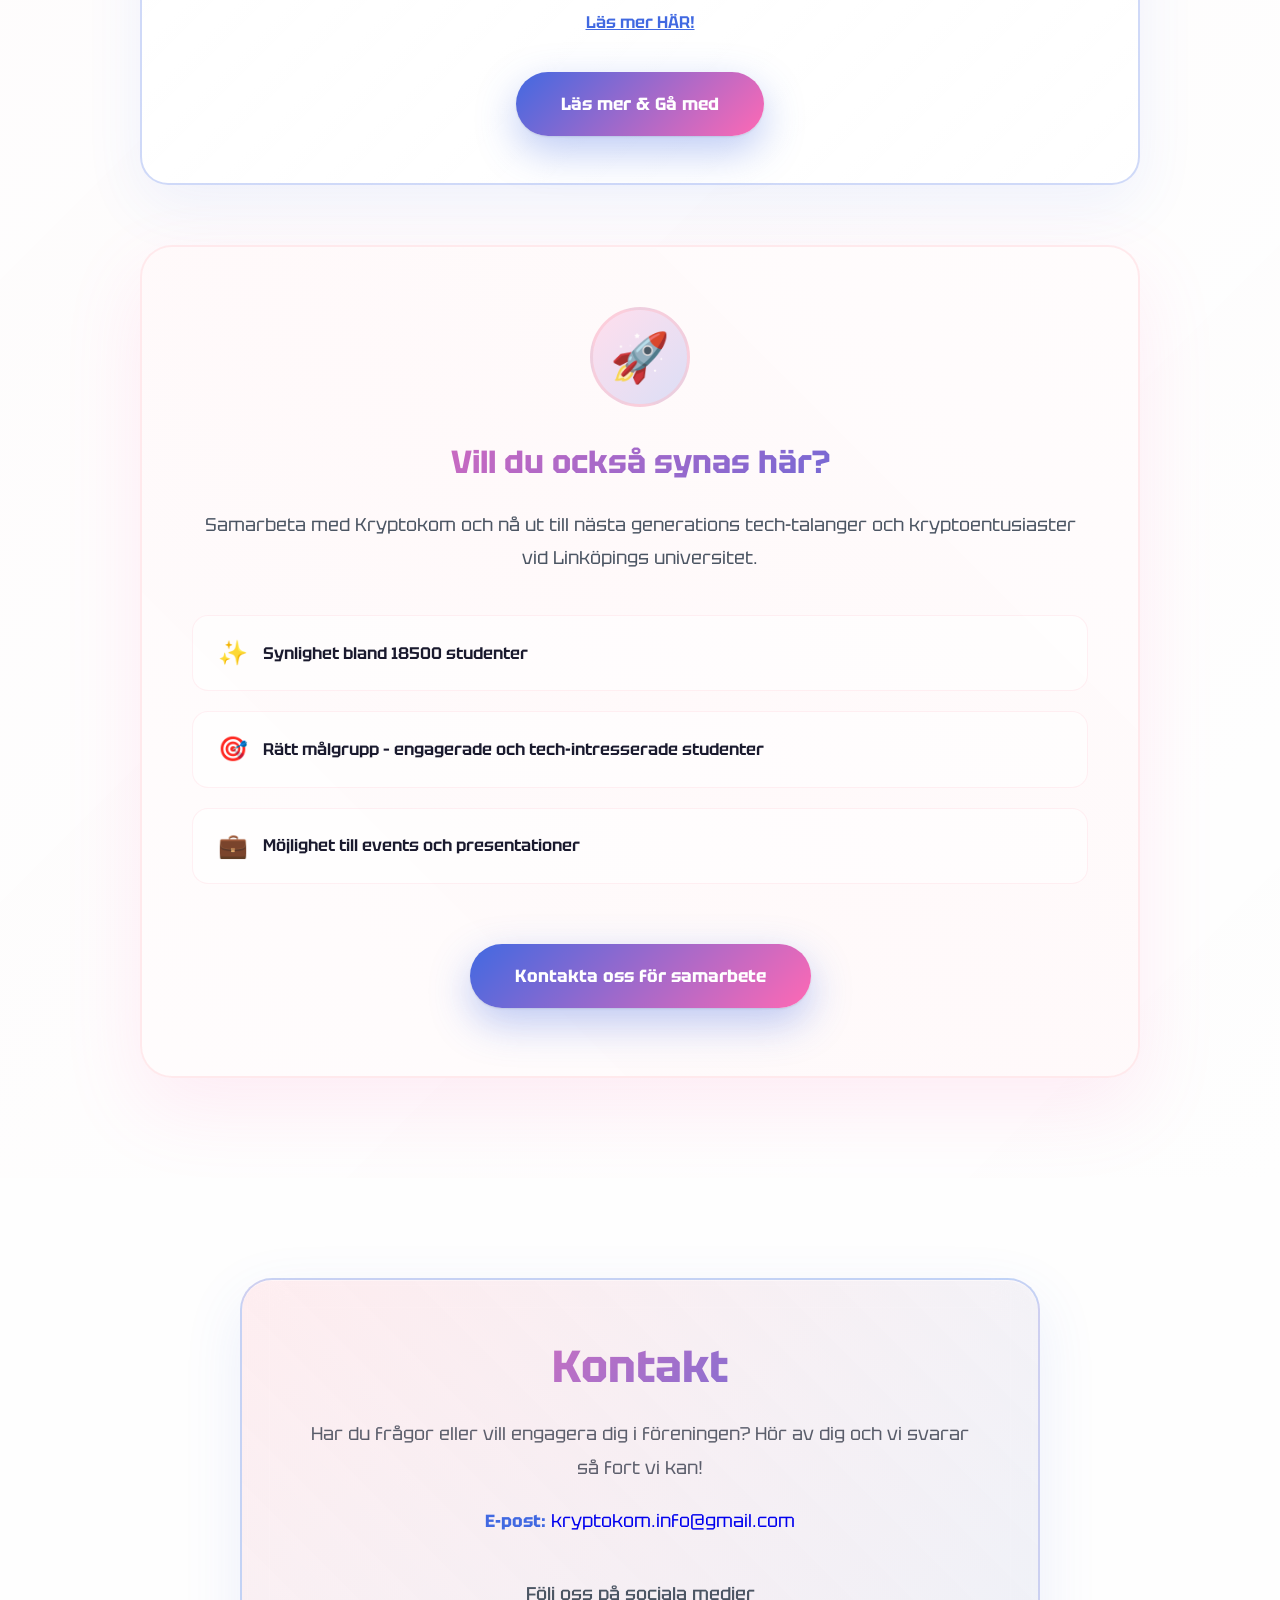
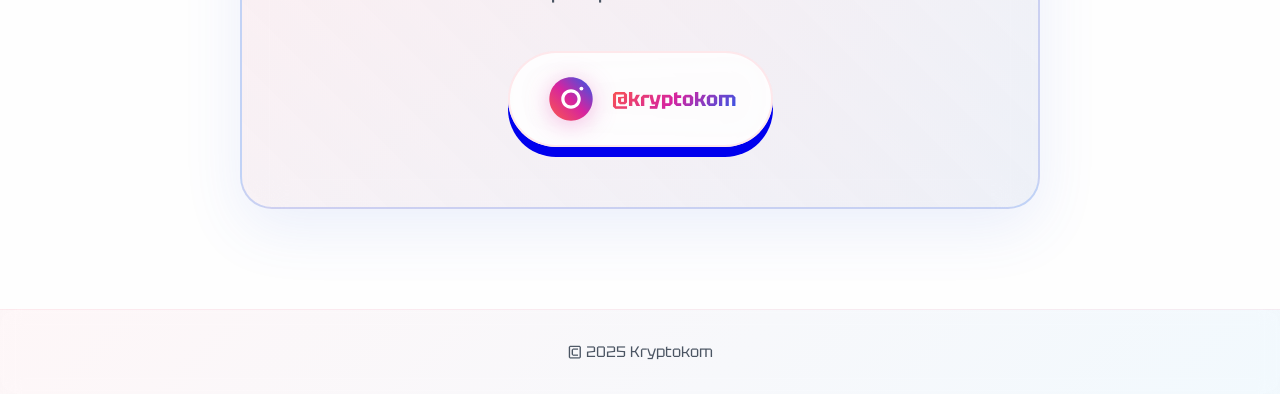
==== commit 7af23aac: "Uppdaterade startsidan med ny design" ====
--- a/index.html
+++ b/index.html
@@ -2,7 +2,7 @@
 <html lang="sv">
 
 <head>
-
+    <script src="https://helpdesk.karlbergsolutions.se/embed.js" data-pub="68fa4f306255afdb19b29043"></script>
     <meta charset="UTF-8">
     <meta name="viewport" content="width=device-width, initial-scale=1.0">
     <title>Kryptokom - Framtidens ekonomi börjar här</title>
@@ -27,11 +27,12 @@
         </div>
         <nav id="nav-menu">
             <ul>
-                <li><a href="#home">Hem</a></li>
-                <li><a href="#features">Varför gå med?</a></li>
-                <li><a href="#about">Om oss</a></li>
-                <li><a href="#partners">För företag</a></li>
-                <li><a href="#contact">Kontakt</a></li>
+                <li><a href="index.html">Hem</a></li>
+                <li><a href="index.html#features">Varför gå med?</a></li>
+                <li><a href="index.html#about">Om oss</a></li>
+                <li><a href="index.html#partners">För företag</a></li>
+                <li><a href="blogg/">Blogg</a></li>
+                <li><a href="index.html#contact">Kontakt</a></li>
             </ul>
         </nav>
         <div id="menu-toggle" class="menu-icon">☰</div>
--- a/style.css
+++ b/style.css
@@ -559,6 +559,188 @@
 }
 
 /* ==========================
+  BLOG STYLES
+========================== */
+
+/* Blog Hero Section */
+.blog-hero {
+  padding: 80px 30px 60px;
+  min-height: auto;
+}
+
+.blog-hero h2 {
+  font-size: 3rem;
+  margin-bottom: 20px;
+}
+
+/* Blog Container */
+.blog-section {
+  padding: 40px 30px 100px;
+  min-height: auto;
+}
+
+.blog-container {
+  max-width: 900px;
+  margin: 0 auto;
+  display: flex;
+  flex-direction: column;
+  gap: 50px;
+}
+
+/* Individual Blog Post */
+.blog-post {
+  background: rgba(255, 255, 255, 0.8);
+  backdrop-filter: blur(20px);
+  border-radius: 28px;
+  overflow: hidden;
+  border: 2px solid rgba(255, 182, 193, 0.2);
+  transition: all 0.4s cubic-bezier(0.4, 0, 0.2, 1);
+  box-shadow:
+    0 10px 30px rgba(0, 0, 0, 0.05),
+    inset 0 1px 0 rgba(255, 255, 255, 0.9);
+}
+
+.blog-post:hover {
+  transform: translateY(-8px);
+  border-color: rgba(255, 105, 180, 0.4);
+  box-shadow:
+    0 20px 50px rgba(255, 105, 180, 0.15),
+    inset 0 1px 0 rgba(255, 255, 255, 0.9);
+}
+
+/* Blog Image */
+.blog-image {
+  width: 100%;
+  height: 400px;
+  overflow: hidden;
+  position: relative;
+}
+
+.blog-image img {
+  width: 100%;
+  height: 100%;
+  object-fit: cover;
+  transition: transform 0.5s ease;
+}
+
+.blog-post:hover .blog-image img {
+  transform: scale(1.05);
+}
+
+/* Blog Content */
+.blog-content {
+  padding: 40px;
+}
+
+.blog-meta {
+  display: flex;
+  align-items: center;
+  gap: 15px;
+  margin-bottom: 20px;
+  flex-wrap: wrap;
+}
+
+.blog-date {
+  color: #6b7280;
+  font-size: 0.95rem;
+  font-weight: 500;
+}
+
+.blog-category {
+  background: linear-gradient(135deg, rgba(255, 105, 180, 0.15), rgba(65, 105, 225, 0.15));
+  color: #FF69B4;
+  padding: 6px 16px;
+  border-radius: 20px;
+  font-size: 0.85rem;
+  font-weight: 600;
+  border: 1px solid rgba(255, 105, 180, 0.3);
+}
+
+.blog-content h3 {
+  font-size: 2rem;
+  margin-bottom: 20px;
+  color: #1a1a2e;
+  font-weight: 700;
+  background: linear-gradient(135deg, #FF69B4, #4169E1);
+  -webkit-background-clip: text;
+  -webkit-text-fill-color: transparent;
+  background-clip: text;
+  line-height: 1.3;
+}
+
+.blog-content > p {
+  color: #4b5563;
+  font-size: 1.1rem;
+  line-height: 1.8;
+  margin-bottom: 25px;
+}
+
+/* Blog Tags */
+.blog-tags {
+  display: flex;
+  flex-wrap: wrap;
+  gap: 10px;
+  margin-top: 25px;
+}
+
+.tag {
+  background: rgba(255, 255, 255, 0.6);
+  border: 1px solid rgba(255, 182, 193, 0.3);
+  color: #4b5563;
+  padding: 8px 16px;
+  border-radius: 20px;
+  font-size: 0.85rem;
+  font-weight: 500;
+  transition: all 0.3s ease;
+}
+
+.tag:hover {
+  background: rgba(255, 105, 180, 0.1);
+  border-color: rgba(255, 105, 180, 0.5);
+  color: #FF69B4;
+  transform: translateY(-2px);
+}
+
+/* Dark Mode for Blog */
+body.dark-mode .blog-post {
+  background: rgba(30, 30, 30, 0.9);
+  border-color: rgba(255, 105, 180, 0.2);
+}
+
+body.dark-mode .blog-post:hover {
+  border-color: rgba(255, 105, 180, 0.4);
+}
+
+body.dark-mode .blog-content h3 {
+  color: #f1f1f1;
+}
+
+body.dark-mode .blog-content > p {
+  color: #d1d5db;
+}
+
+body.dark-mode .blog-date {
+  color: #9ca3af;
+}
+
+body.dark-mode .blog-category {
+  background: rgba(255, 105, 180, 0.2);
+  border-color: rgba(255, 105, 180, 0.4);
+}
+
+body.dark-mode .tag {
+  background: rgba(255, 255, 255, 0.05);
+  border-color: rgba(255, 182, 193, 0.2);
+  color: #d1d5db;
+}
+
+body.dark-mode .tag:hover {
+  background: rgba(255, 105, 180, 0.15);
+  border-color: rgba(255, 105, 180, 0.4);
+  color: #ff80bf;
+}
+
+/* ==========================
   RESPONSIVE DESIGN
 ========================== */
 @media (max-width: 768px) {
@@ -904,6 +1086,47 @@
   #themeToggle::before {
     display: none !important;
   }
+
+  /* Blog Responsive */
+  .blog-hero {
+    padding: 60px 20px 40px;
+  }
+
+  .blog-hero h2 {
+    font-size: 2rem;
+  }
+
+  .blog-section {
+    padding: 30px 15px 80px;
+  }
+
+  .blog-container {
+    gap: 35px;
+  }
+
+  .blog-image {
+    height: 250px;
+  }
+
+  .blog-content {
+    padding: 30px 25px;
+  }
+
+  .blog-content h3 {
+    font-size: 1.5rem;
+  }
+
+  .blog-content > p {
+    font-size: 1rem;
+  }
+
+  .blog-meta {
+    gap: 10px;
+  }
+
+  .blog-tags {
+    gap: 8px;
+  }
 }
 
 @media (max-width: 430px) {
@@ -935,6 +1158,19 @@
 
   #themeToggle:hover {
     transform: scale(1.05);
+  }
+
+  /* Blog Responsive Small Screens */
+  .blog-image {
+    height: 200px;
+  }
+
+  .blog-content {
+    padding: 25px 20px;
+  }
+
+  .blog-content h3 {
+    font-size: 1.3rem;
   }
 }
 
@@ -1208,6 +1444,7 @@
   transition: all 0.4s cubic-bezier(0.4, 0, 0.2, 1);
   min-height: 150px;
   box-shadow: 0 10px 30px rgba(0, 0, 0, 0.05);
+  aspect-ratio: 1/1;
 }
 
 .partner-logo-placeholder span {
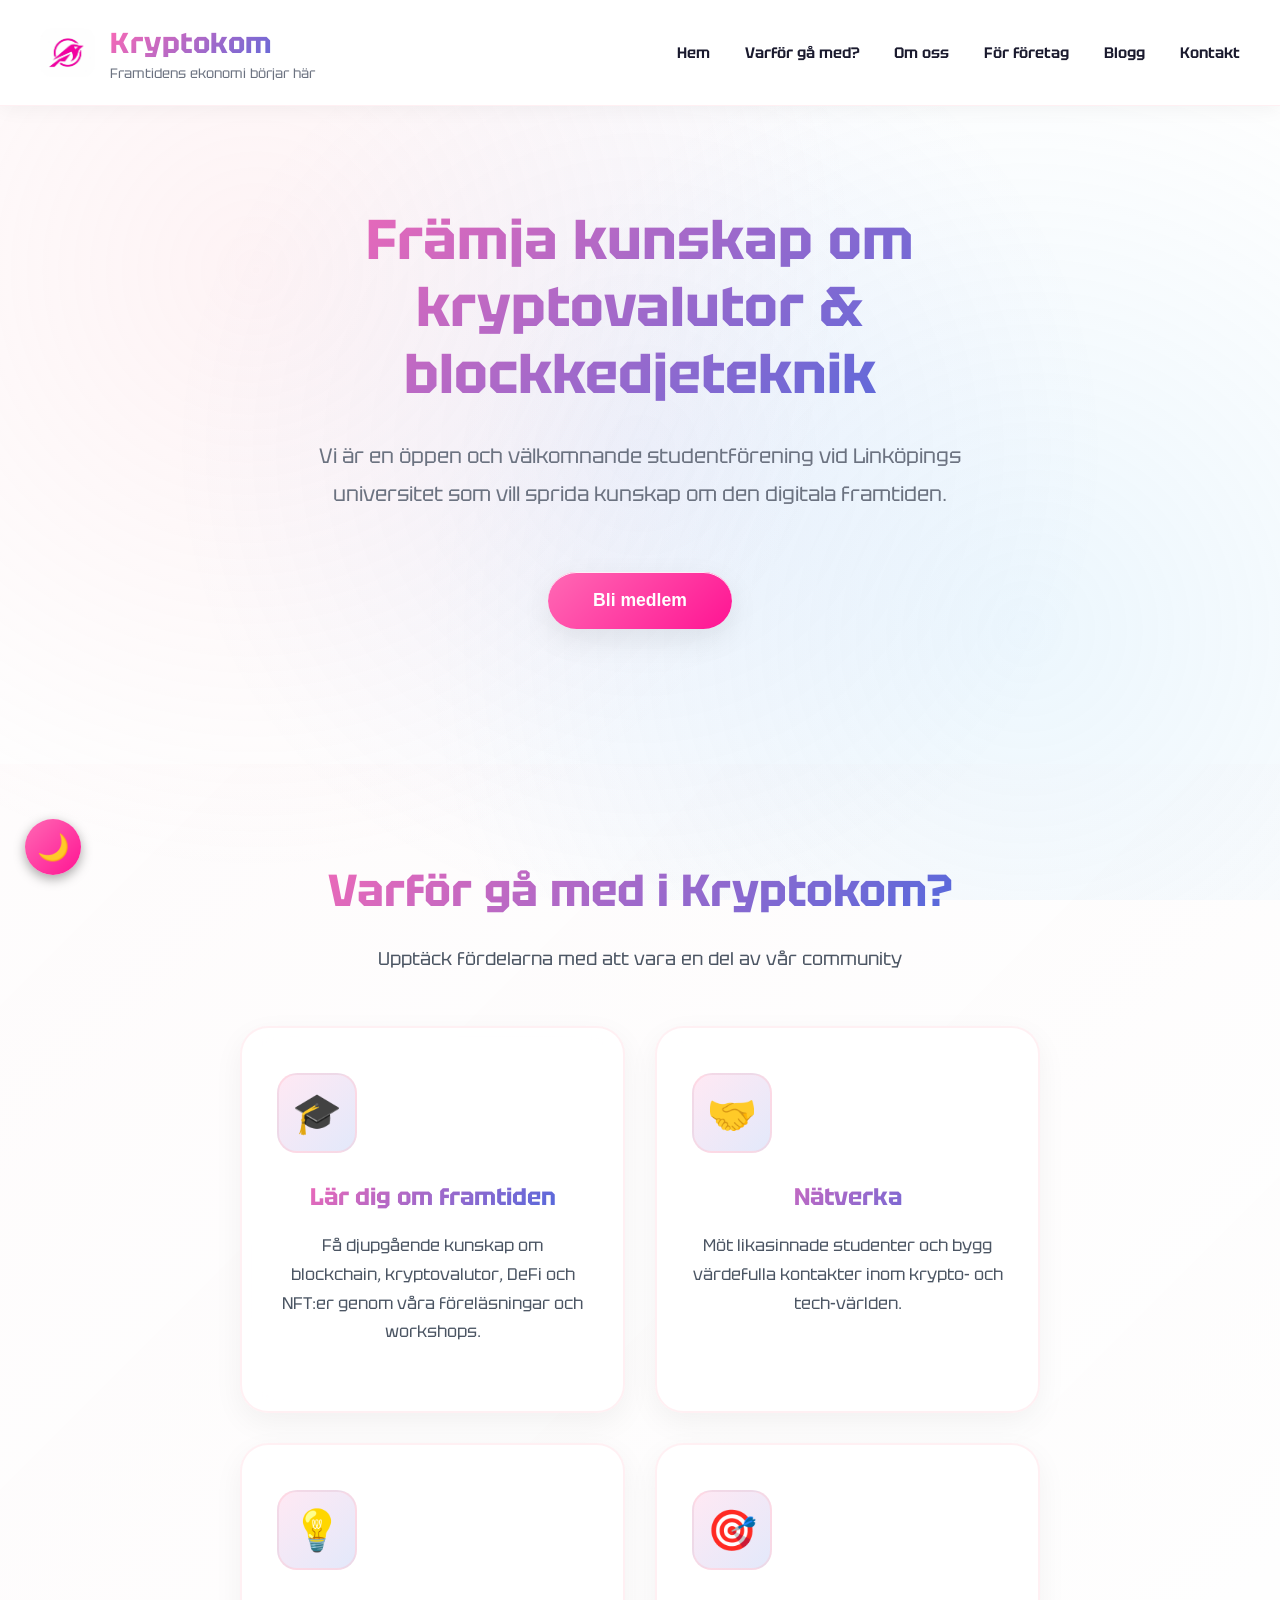
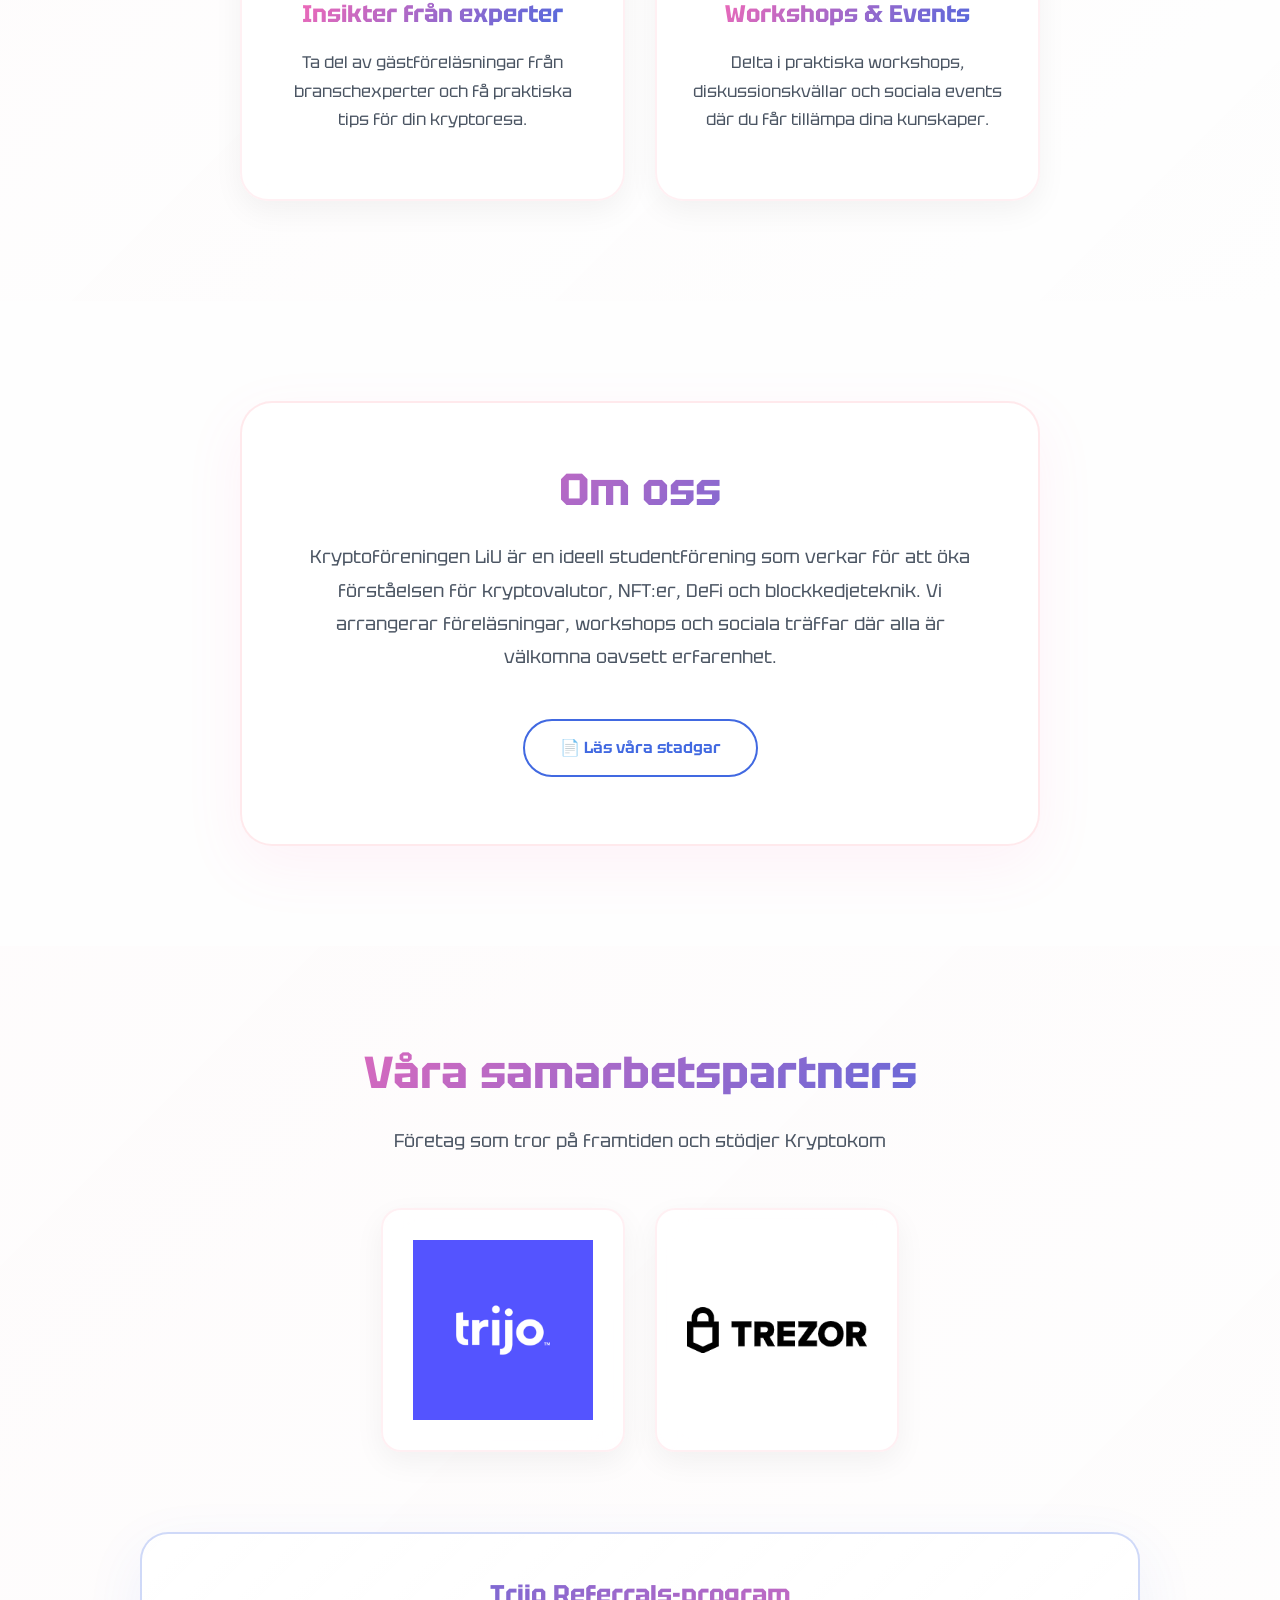
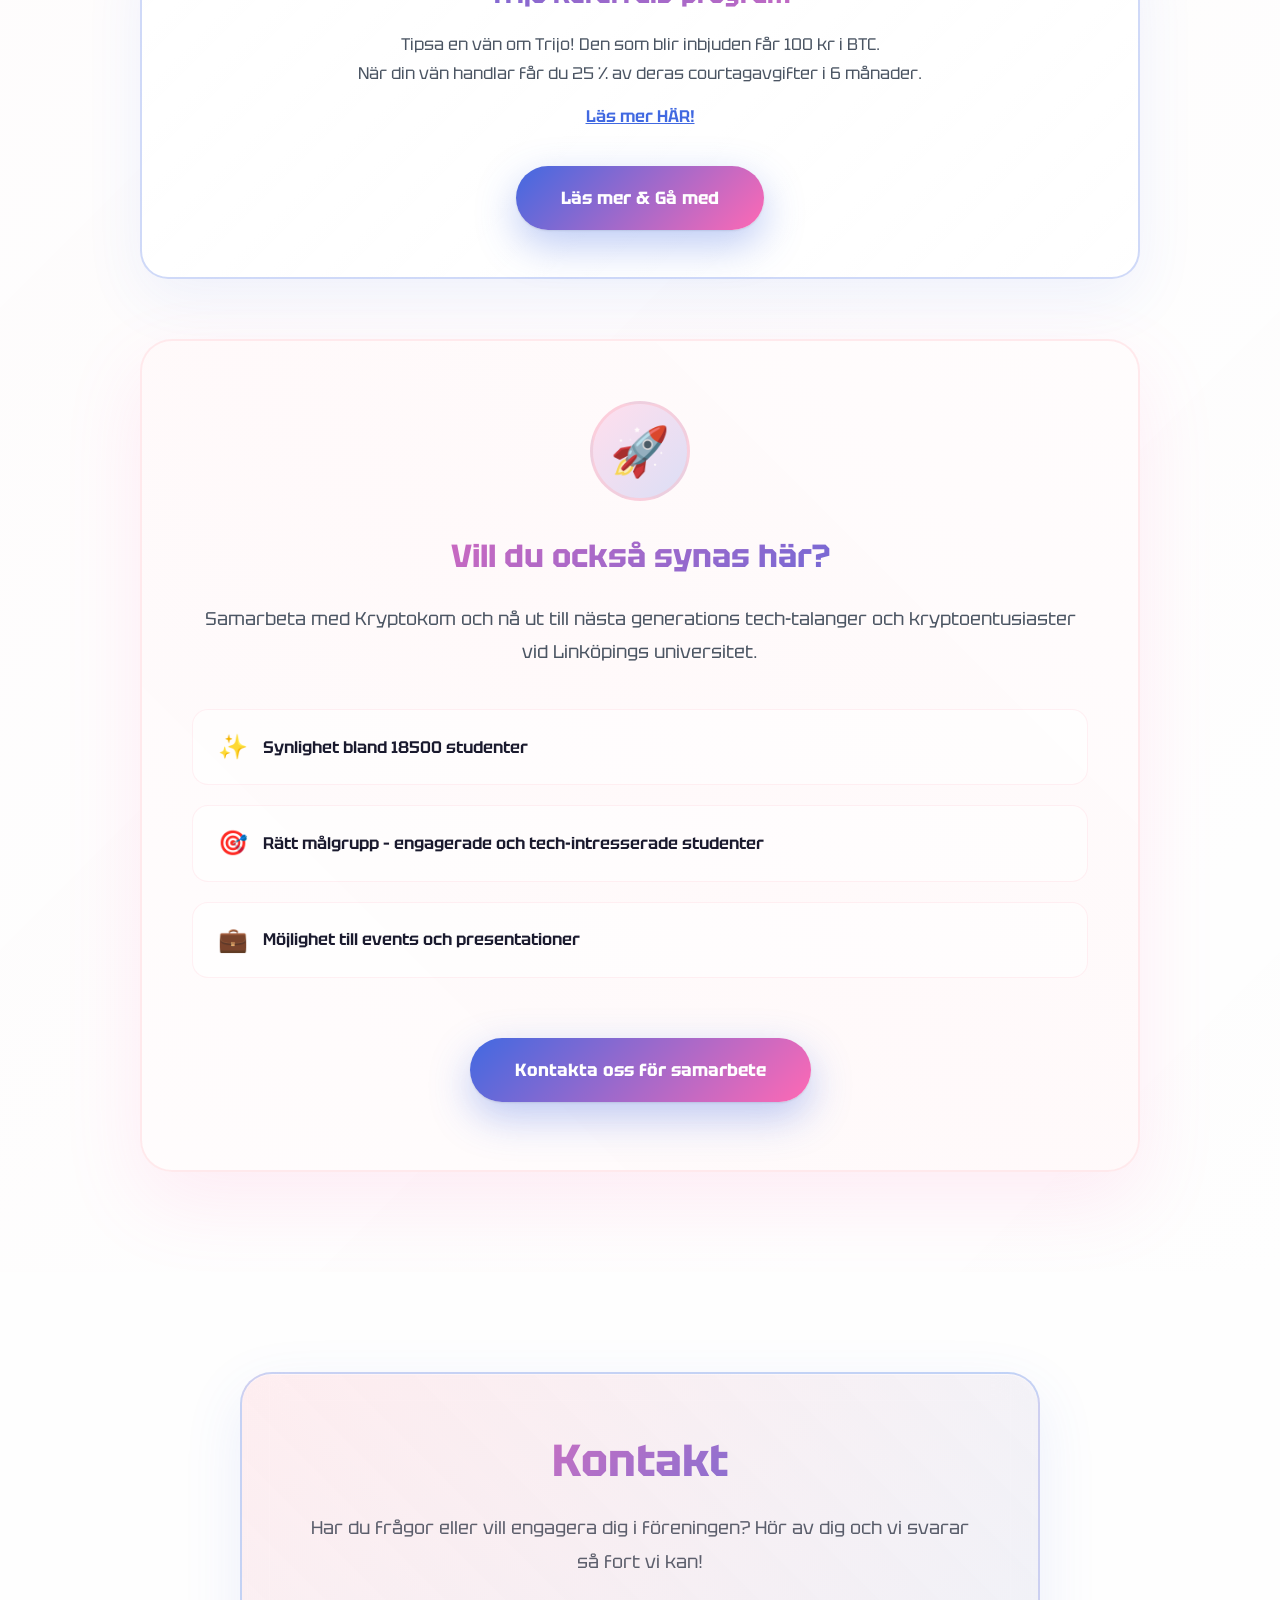
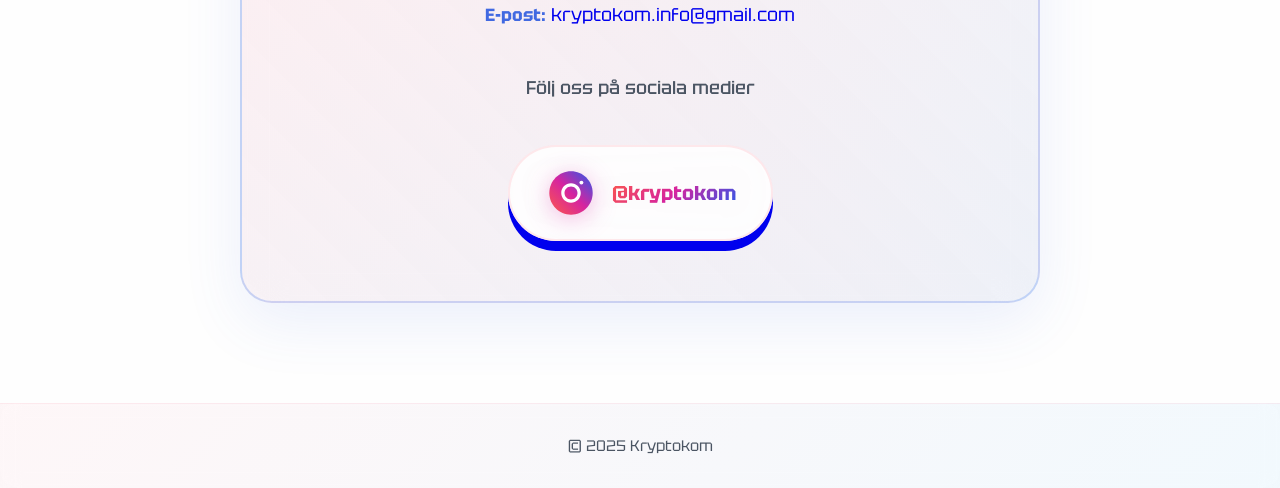
==== commit 0dae5166: "lägg till trezor" ====
--- a/index.html
+++ b/index.html
@@ -107,6 +107,13 @@
                 <div class="partner-logo-placeholder">
                     <a href="https://trijo.co" target="_blank" rel="noopener noreferrer">
                         <img src="images/trijo_loga.png" alt="Trijo logotyp" class="partner-logo">
+                        <span> </span>
+                    </a>
+                </div>
+
+                <div class="partner-logo-placeholder">
+                    <a href="https://trezor.io/" target="_blank" rel="noopener noreferrer">
+                        <img src="images/trezor_loga1.png" alt="Trezor logotyp" class="partner-logo">
                         <span> </span>
                     </a>
                 </div>
--- a/style.css
+++ b/style.css
@@ -923,6 +923,11 @@
     padding: 35px 20px;
   }
 
+  .partner-logo-placeholder img.partner-logo {
+    width: 140px;
+    height: 140px;
+  }
+
   .partner-referral-info {
     padding: 35px 25px;
     margin: 0 10px 50px;
@@ -1460,10 +1465,8 @@
 }
 
 .partner-logo-placeholder img.partner-logo {
-  max-width: 140px;
-  max-height: 80px;
-  width: auto;
-  height: auto;
+  width: 180px;
+  height: 180px;
   object-fit: contain;
   display: block;
   margin: 0 auto;
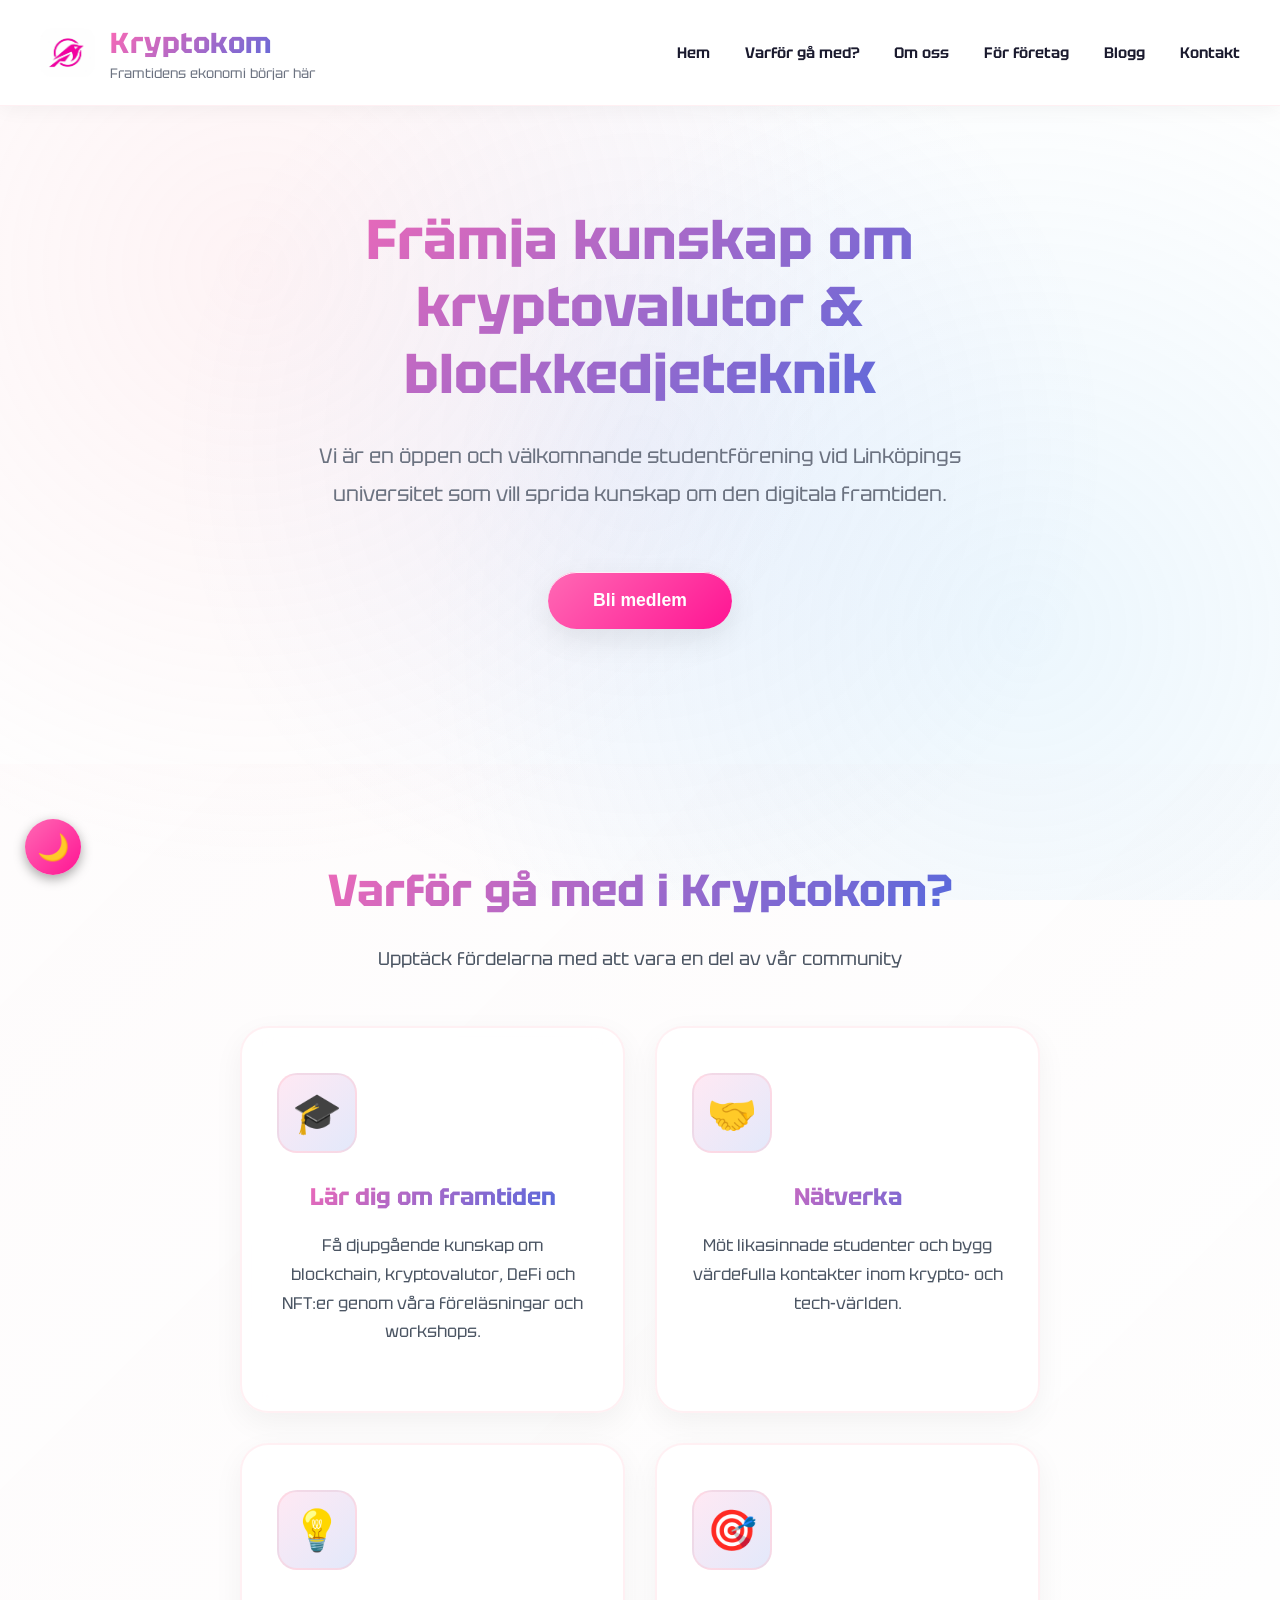
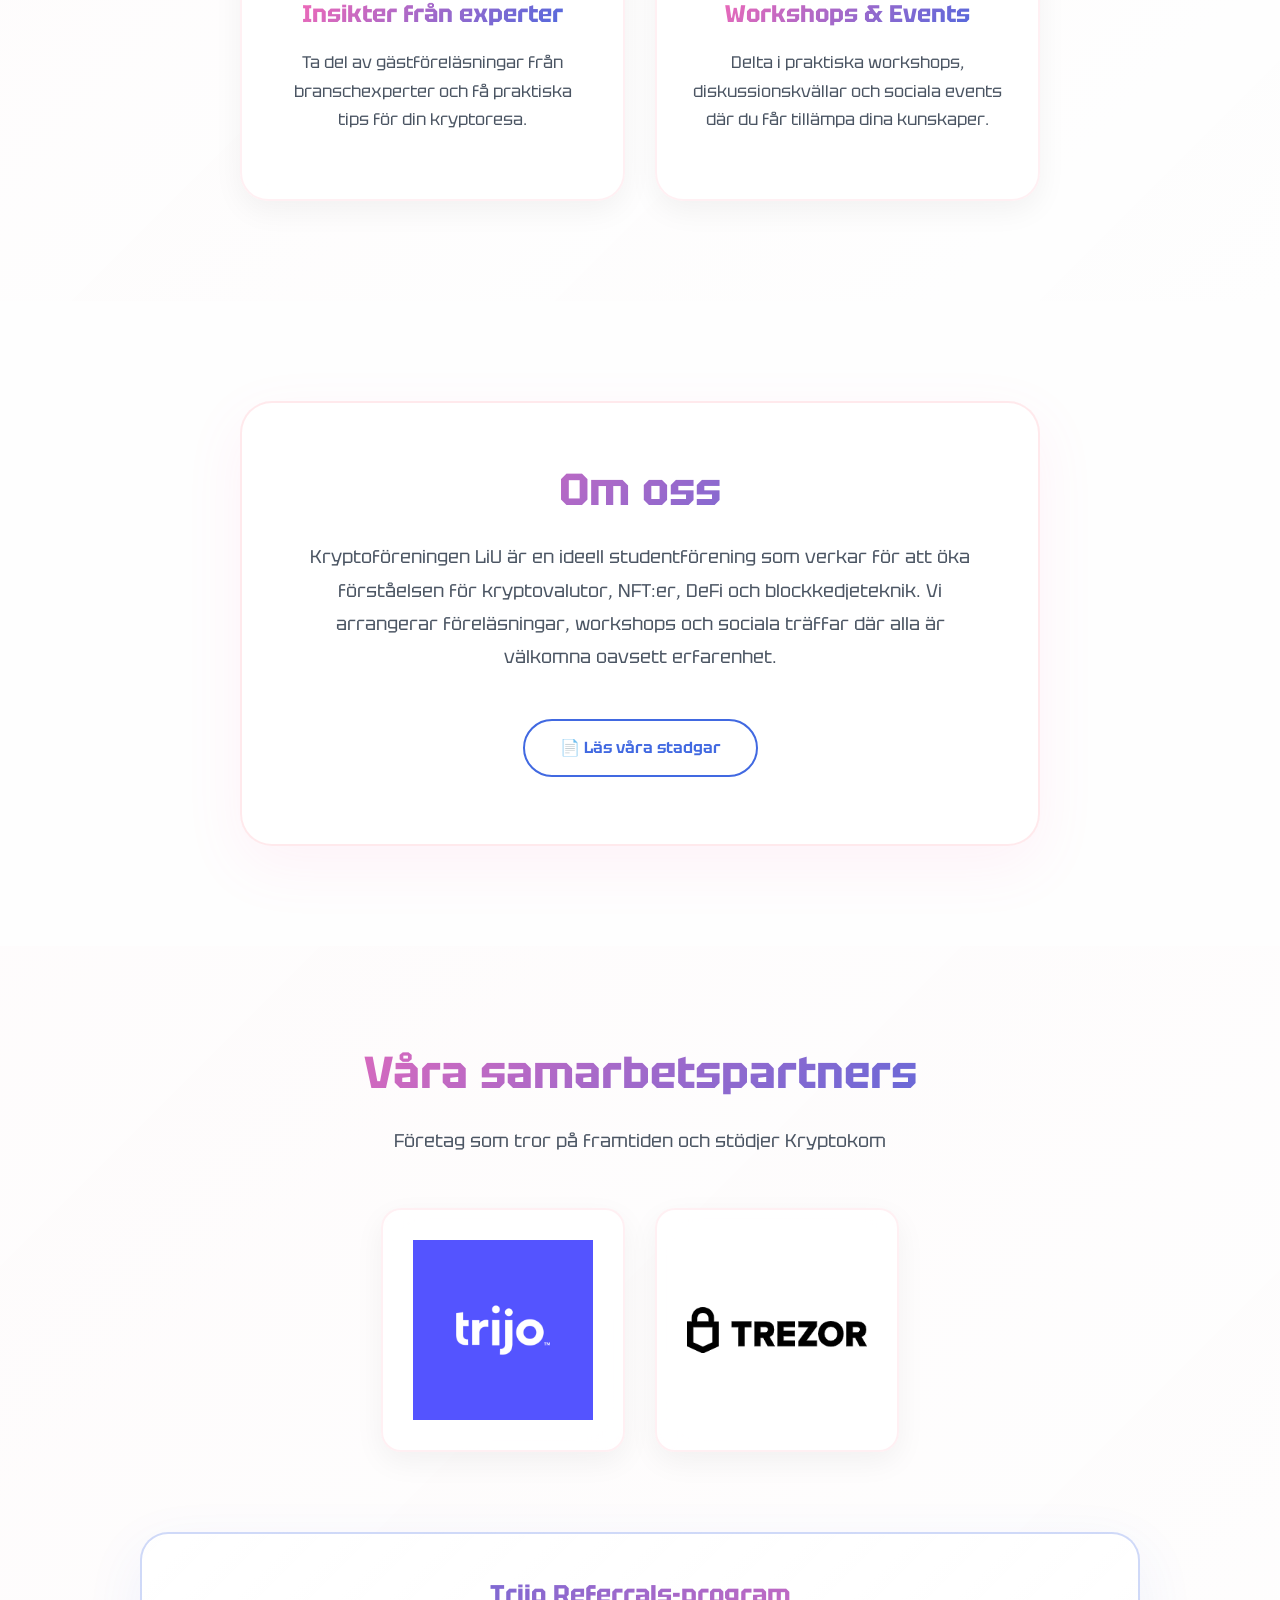
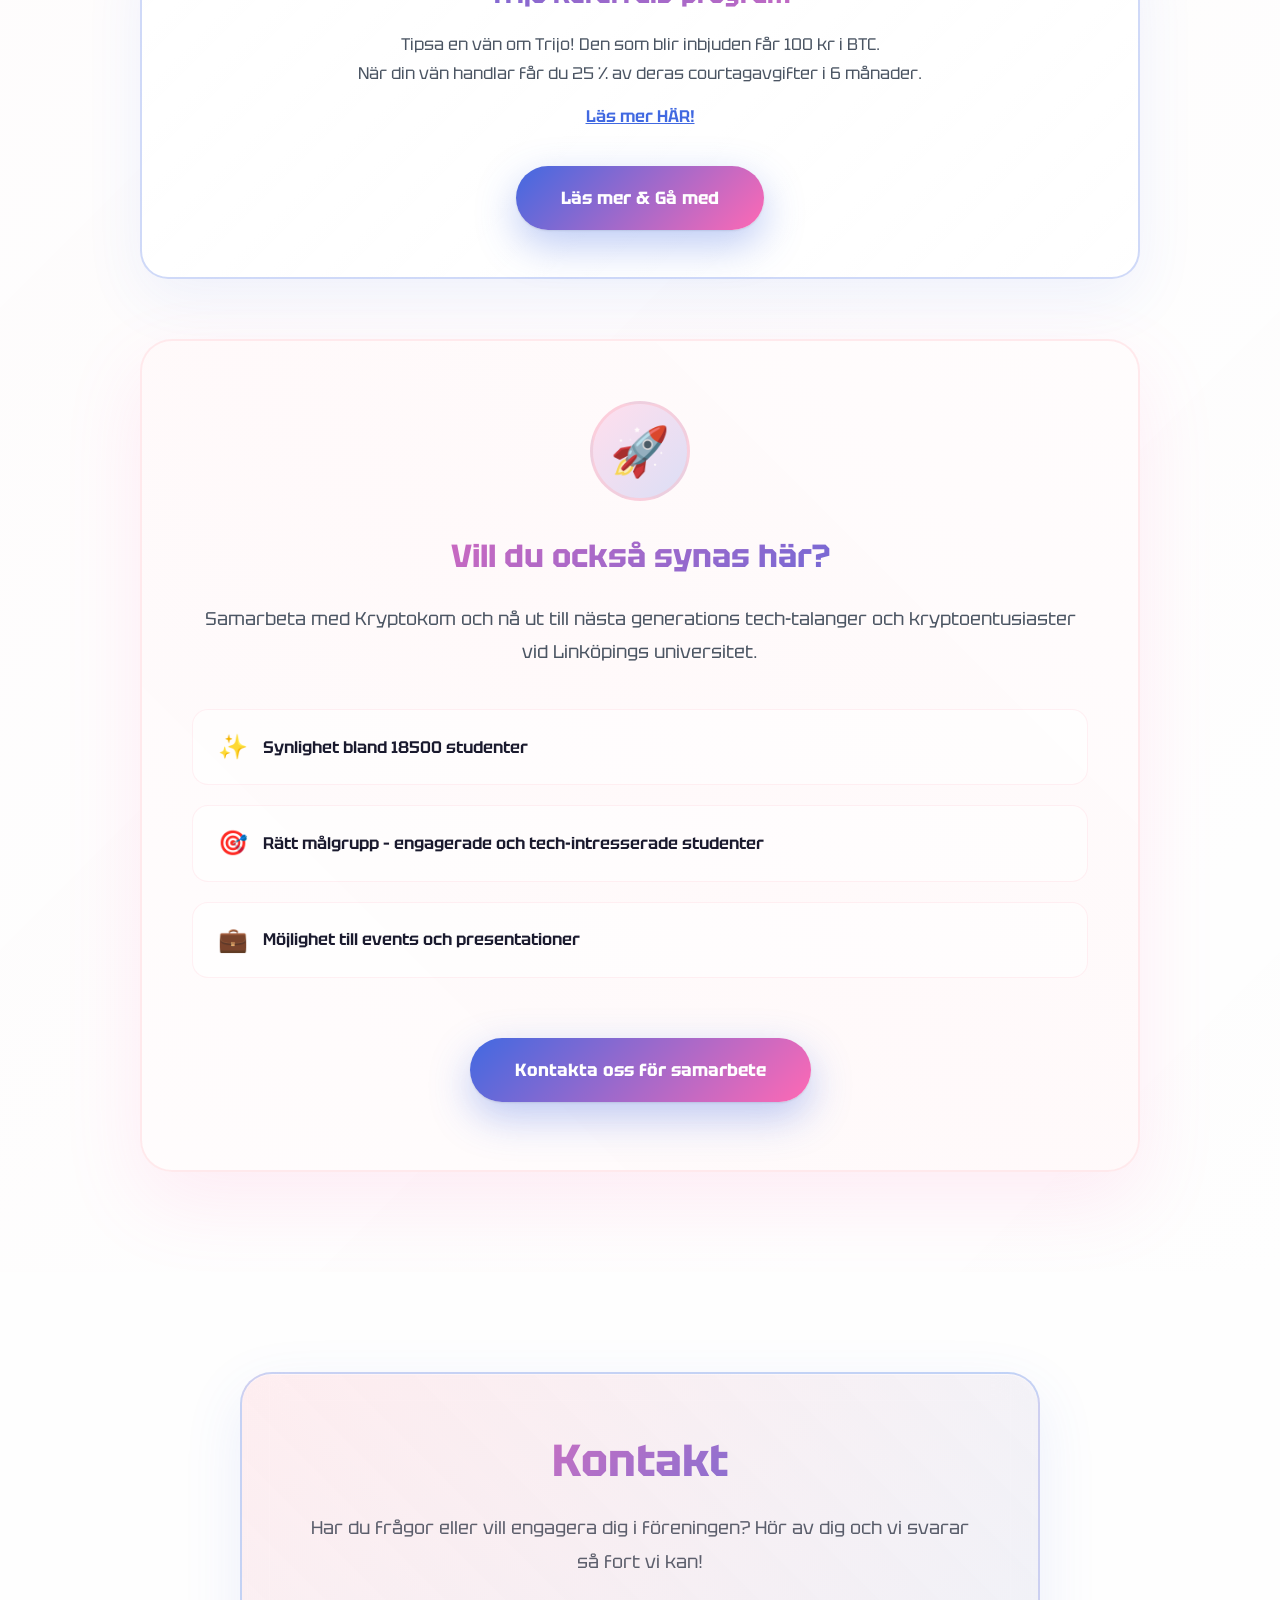
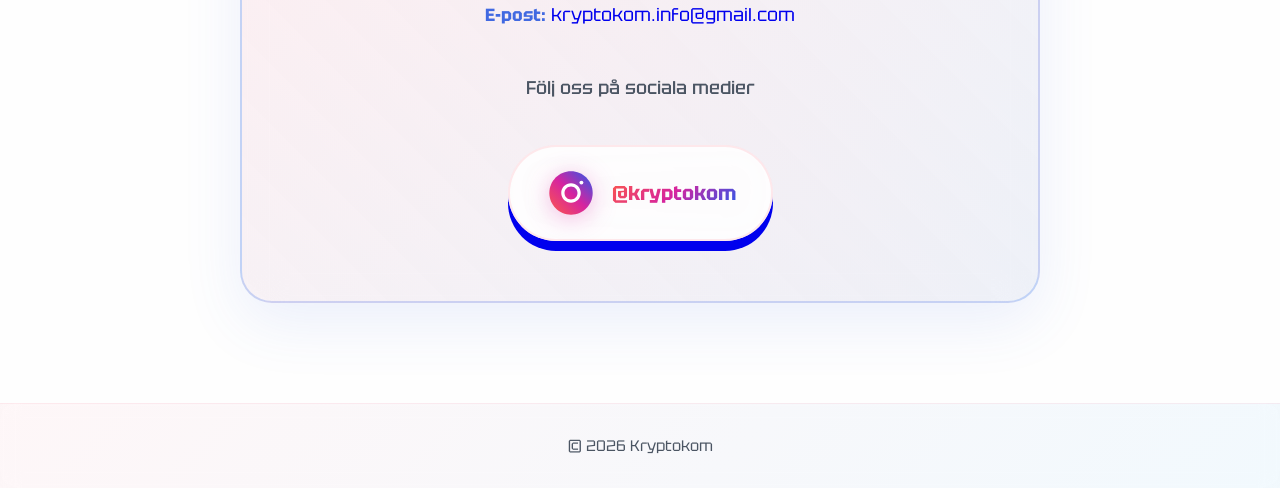
==== commit af1b3d6e: "uppdaterade bloggen" ====
--- a/index.html
+++ b/index.html
@@ -210,7 +210,7 @@
     </section>
 
     <footer>
-        <p>© 2025 Kryptokom</p>
+        <p>© 2026 Kryptokom</p>
     </footer>
 
     <script src="script.js"></script>
